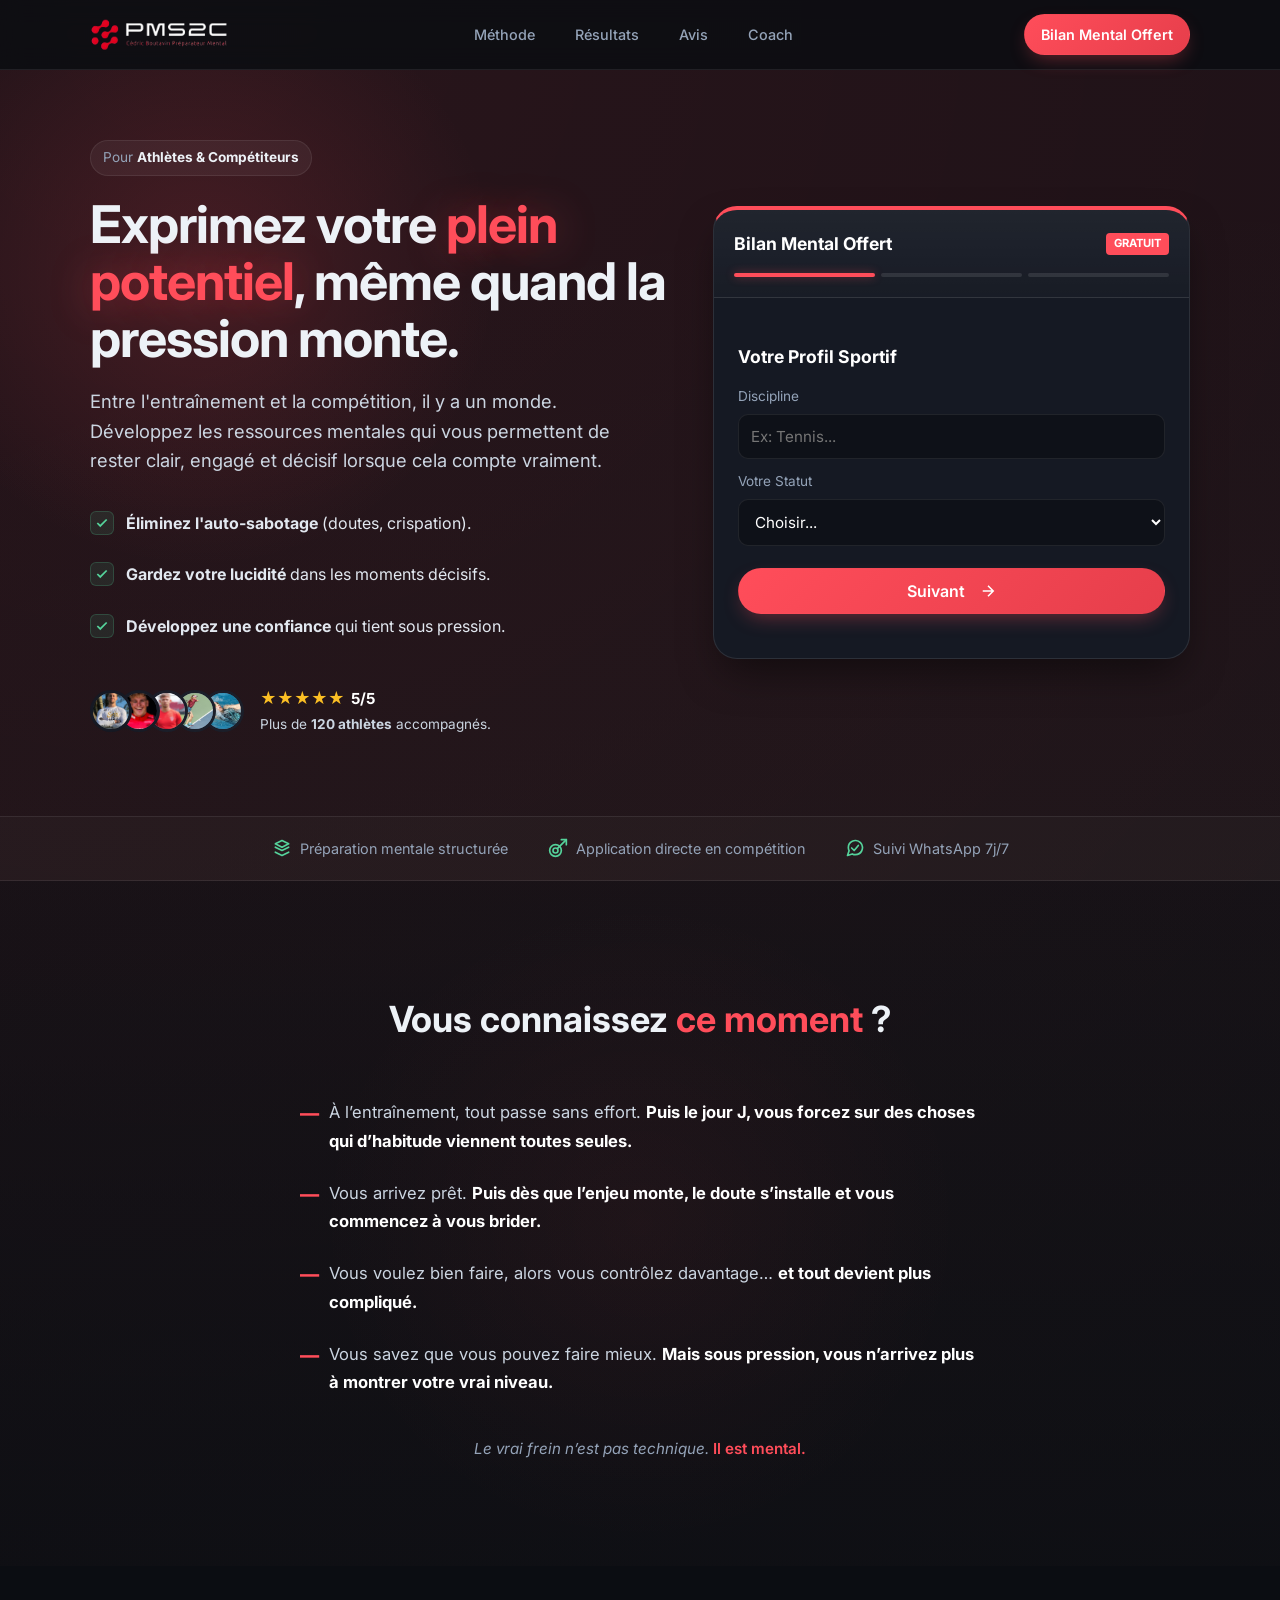
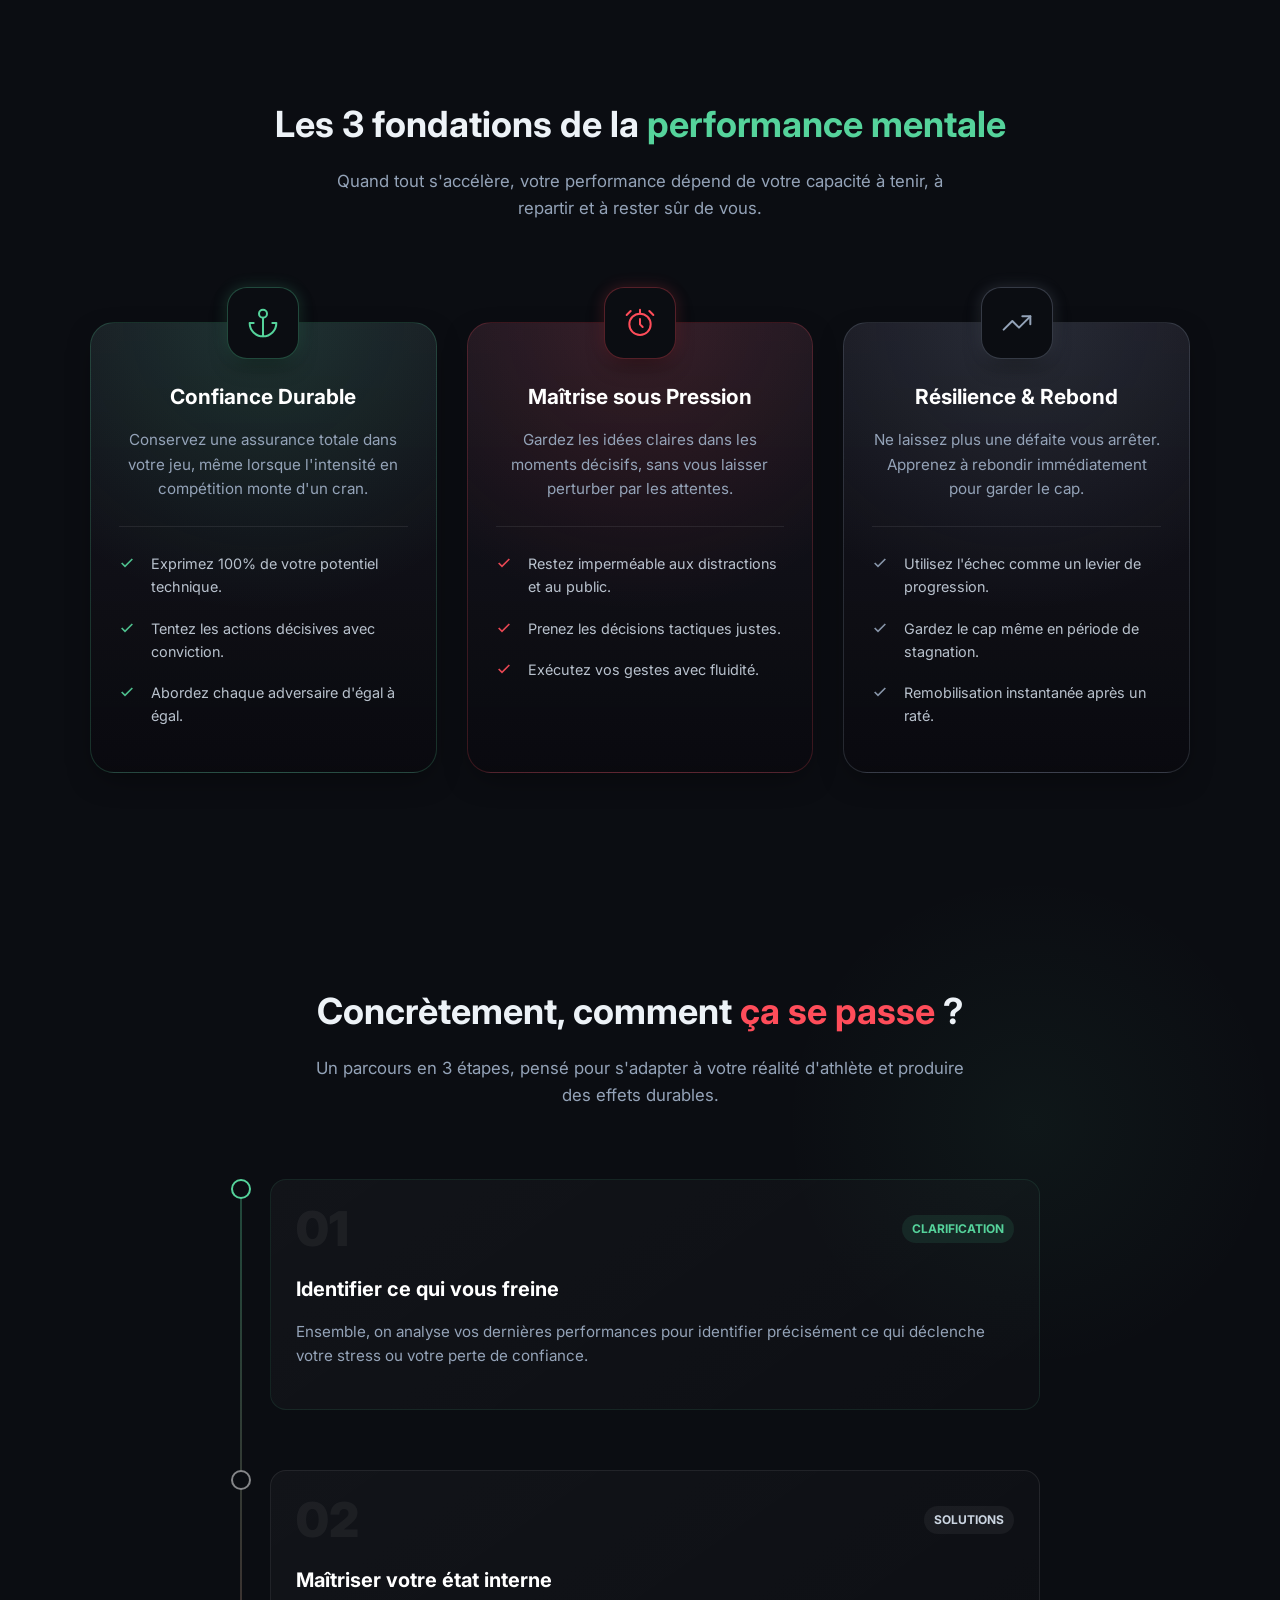
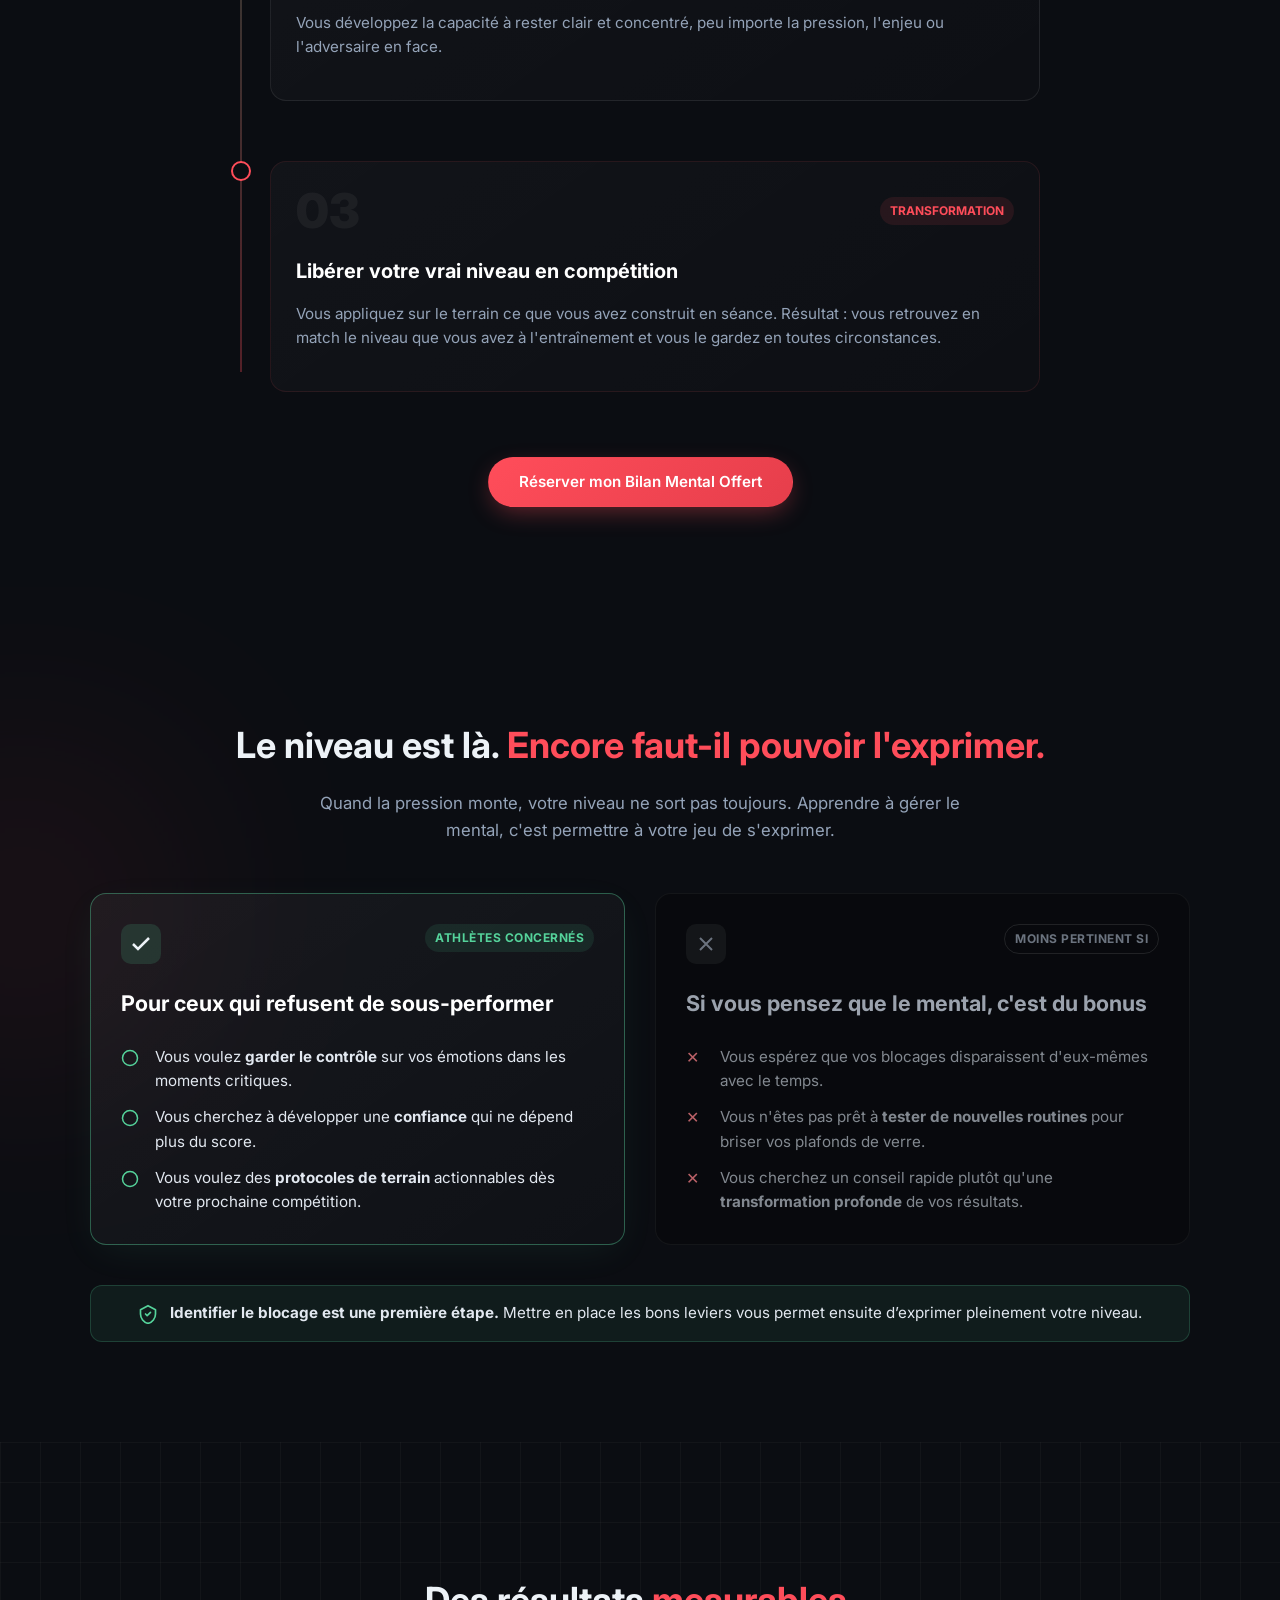
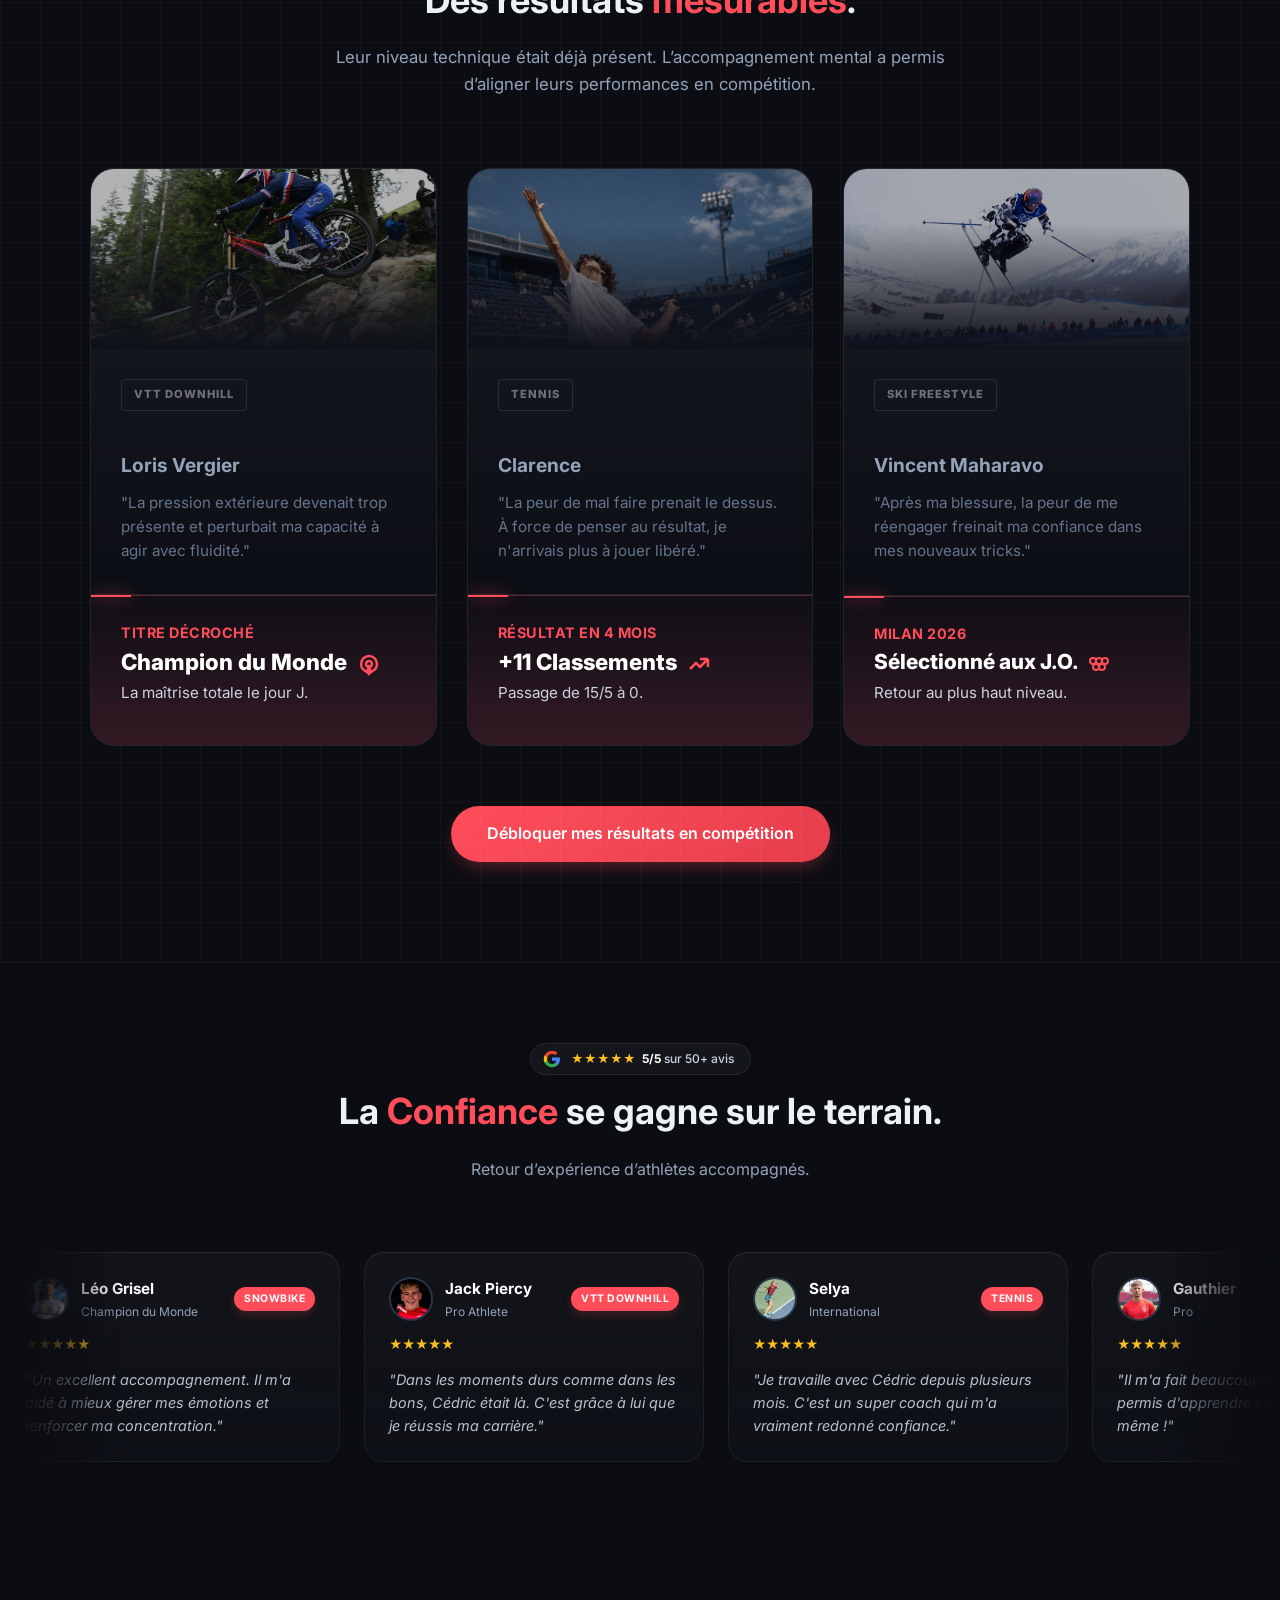
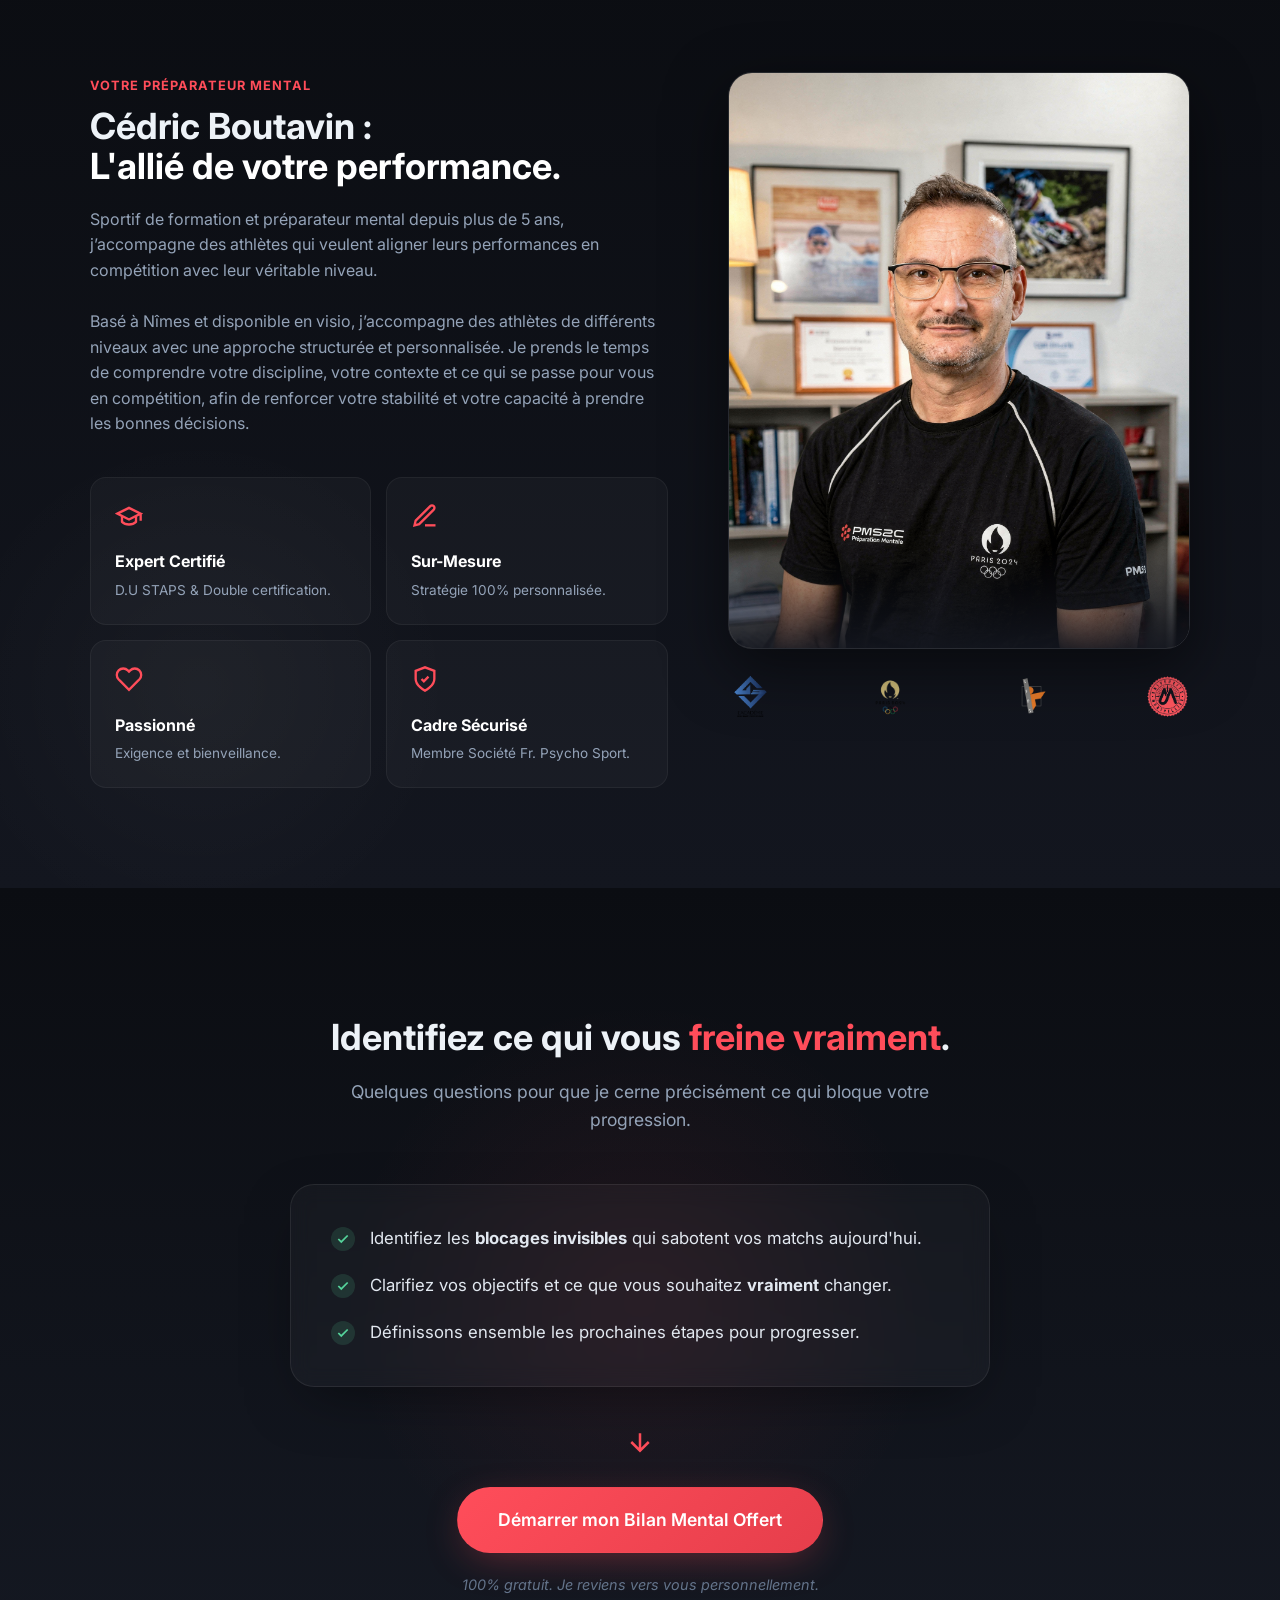
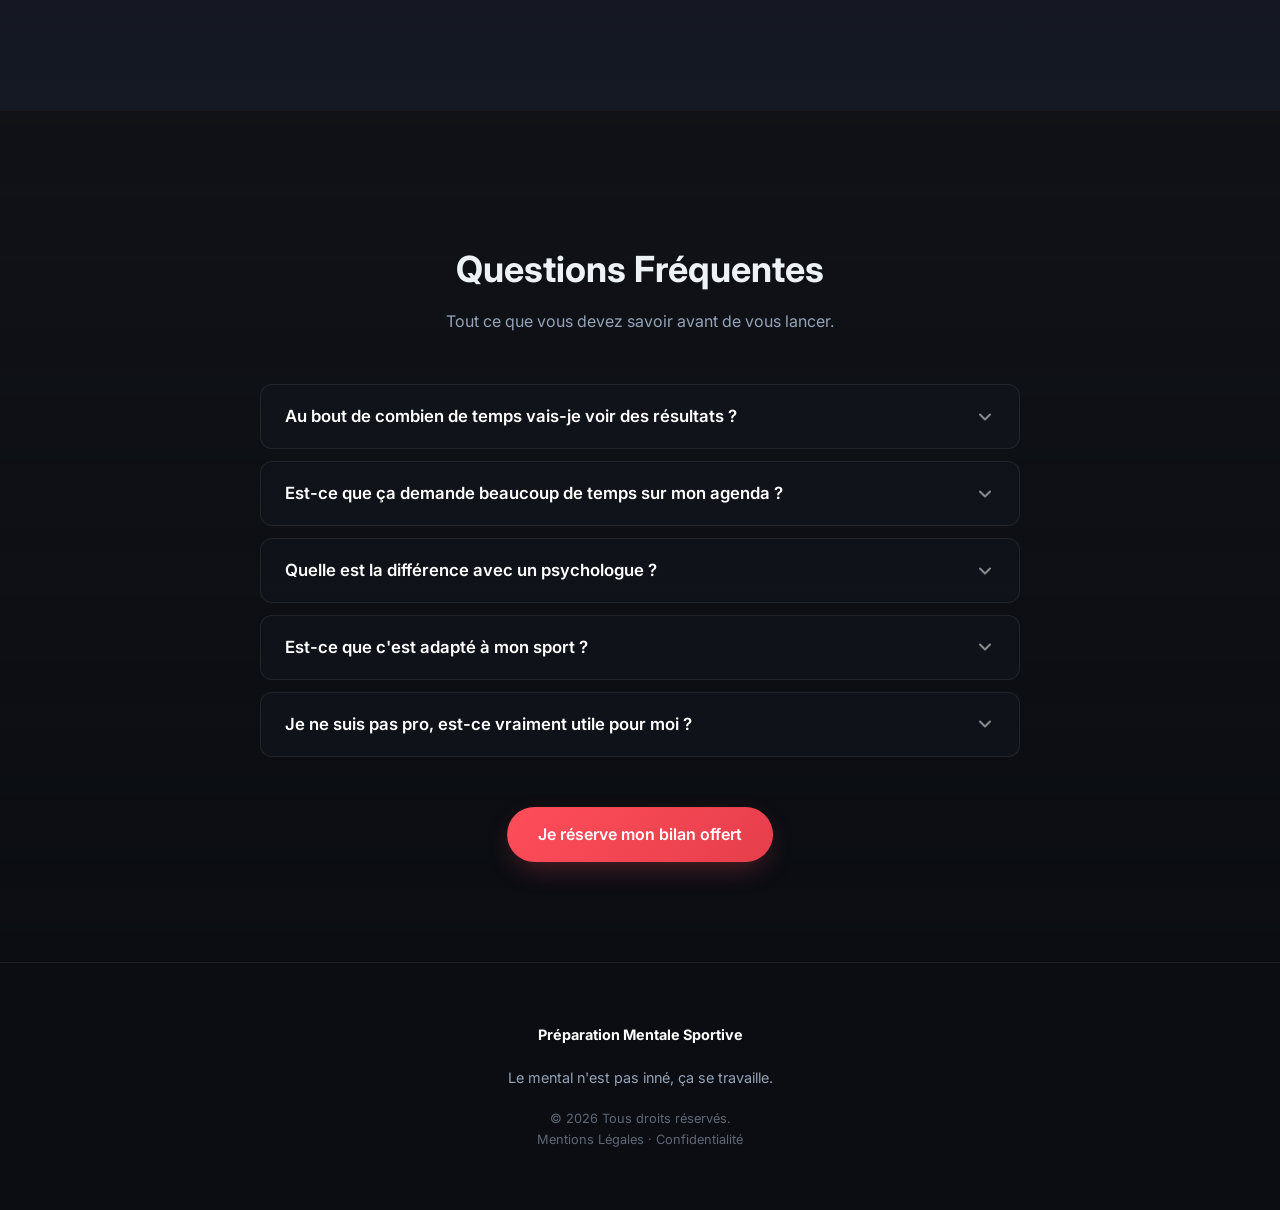
==== athletes/index.html @ b2aaf7c1 "feat: ajout page remerciement, maj webhook & noindex" ====
<!DOCTYPE html>
<html lang="fr" class="scroll-smooth">

<head>
  <!-- Google Tag Manager -->
  <script>(function (w, d, s, l, i) {
      w[l] = w[l] || []; w[l].push({
        'gtm.start':
          new Date().getTime(), event: 'gtm.js'
      }); var f = d.getElementsByTagName(s)[0],
        j = d.createElement(s), dl = l != 'dataLayer' ? '&l=' + l : ''; j.async = true; j.src =
          'https://www.googletagmanager.com/gtm.js?id=' + i + dl; f.parentNode.insertBefore(j, f);
    })(window, document, 'script', 'dataLayer', 'GTM-N8B9CN6M');</script>
  <!-- End Google Tag Manager -->
  <meta charset="utf-8" />
  <meta name="viewport" content="width=device-width, initial-scale=1" />
  <title>Préparation Mentale Sportive — Libérez votre potentiel</title>
  <meta name="description"
    content="Coaching mental pour compétiteurs : gérez le stress, boostez votre confiance et performez quand ça compte. Bilan offert." />

  <meta property="og:type" content="website" />
  <meta property="og:title" content="Préparation Mentale — Performez quand ça compte" />
  <meta property="og:description"
    content="Arrêtez de perdre vos moyens en compétition. Méthode concrète pour sportifs ambitieux." />
  <meta name="theme-color" content="#0b0d12" />
  <link rel="icon" type="image/png" href="../assets/images/favicon.png" />
  <link rel="preconnect" href="https://fonts.googleapis.com">
  <link rel="preconnect" href="https://fonts.gstatic.com" crossorigin>
  <link href="https://fonts.googleapis.com/css2?family=Inter:wght@400;500;600;700;800&display=swap" rel="stylesheet">

  <style>
    :root {
      /* ... autres variables ... */

      /* Palette */
      --bg: #0b0d12;
      --panel: #13161f;
      --panel-border: rgba(255, 255, 255, 0.08);
      --text-main: #edf2f7;
      --text-muted: #94a3b8;

      /* Brand Colors */
      --brand: #ff4d5a;
      /* Rouge dynamique */
      --brand-glow: rgba(255, 77, 90, 0.4);
      --accent: #55d39b;
      /* Vert validation/succès */

      /* Spacing & Sizes */
      --max-w: 1140px;
      --radius-sm: 8px;
      --radius-md: 16px;
      --radius-lg: 24px;
      --header-h: 70px;

      /* Typography clamp */
      --h1: clamp(32px, 5vw, 52px);
      --h2: clamp(28px, 4.5vw, 36px);
      --body: clamp(15px, 1.1vw, 17px);
    }

    /* --- RESET & BASE --- */
    *,
    *::before,
    *::after {
      box-sizing: border-box;
    }

    body {
      margin: 0;
      font-family: "Inter", system-ui, -apple-system, sans-serif;
      background-color: var(--bg);
      background-image: radial-gradient(circle at 15% 0%,
          rgba(255, 77, 90, 0.12),
          transparent 40%),
        radial-gradient(circle at 85% 30%,
          rgba(85, 211, 155, 0.08),
          transparent 40%);
      color: var(--text-main);
      line-height: 1.6;
      -webkit-font-smoothing: antialiased;
    }

    a {
      text-decoration: none;
      color: inherit;
      transition: 0.2s;
    }

    button,
    input,
    select,
    textarea {
      font-family: inherit;
    }

    ul {
      padding: 0;
      margin: 0;
      list-style: none;
    }

    img {
      max-width: 100%;
      display: block;
    }

    /* --- UTILS --- */
    .wrap {
      width: 100%;
      max-width: var(--max-w);
      margin: 0 auto;
      padding: 0 20px;
    }

    .grid {
      display: grid;
      gap: 2rem;
    }

    .flex {
      display: flex;
      gap: 1rem;
      align-items: center;
    }

    .flex-col {
      flex-direction: column;
    }

    .text-center {
      text-align: center;
    }

    .text-brand {
      color: var(--brand);
    }

    .text-accent {
      color: var(--accent);
    }

    .hidden-mobile {
      display: flex;
    }

    .visible-mobile {
      display: none;
    }

    @media (max-width: 768px) {
      :root {
        --h2: 32px;
      }

      .section-title h2 {
        line-height: 1.1;
      }

      .hidden-mobile {
        display: none !important;
      }

      .visible-mobile {
        display: block !important;
      }

      .grid-2,
      .grid-3 {
        grid-template-columns: 1fr !important;
      }

      /* Trust strip mobile: infinite marquee */
      .trust-strip {
        border: none;
        padding: 15px 0;
      }

      .trust-track {
        flex-wrap: nowrap;
        gap: 24px;
        justify-content: flex-start;
        animation: marquee-scroll 18s linear infinite;
        width: max-content;
      }

      /* Show duplicate items on mobile for seamless loop */
      .trust-item:nth-child(n+4) {
        display: flex !important;
      }

      .trust-item {
        flex-shrink: 0;
        background: rgba(255, 255, 255, 0.05);
        border: 1px solid rgba(255, 255, 255, 0.08);
        border-radius: 99px;
        padding: 8px 16px;
        font-size: 0.8rem;
        white-space: nowrap;
      }
    }

    /* --- COMPONENTS --- */

    /* Buttons */
    .btn {
      display: inline-flex;
      align-items: center;
      justify-content: center;
      gap: 0.5rem;
      padding: 12px 24px;
      border-radius: 99px;
      font-weight: 600;
      font-size: 1rem;
      cursor: pointer;
      border: 1px solid transparent;
      transition: all 0.2s ease;
    }

    .btn-primary {
      background: linear-gradient(135deg, var(--brand), #e63e4b);
      color: white;
      box-shadow: 0 8px 20px -6px var(--brand-glow);
    }

    .btn-primary:hover {
      box-shadow: 0 12px 24px -6px var(--brand-glow);
    }

    @media (min-width: 901px) {
      .btn-primary:hover {
        transform: translateY(-2px);
      }
    }

    .btn-secondary {
      background: rgba(255, 255, 255, 0.05);
      border-color: var(--panel-border);
      color: var(--text-main);
    }

    .btn-secondary:hover {
      background: rgba(255, 255, 255, 0.1);
    }

    .btn-full {
      width: 100%;
    }

    /* Cards */
    .card {
      background: var(--panel);
      border: 1px solid var(--panel-border);
      border-radius: var(--radius-md);
      padding: 24px;
    }

    /* Section Spacing */
    section {
      padding: 80px 0;
    }

    /* --- HEADER --- */
    .header {
      position: sticky;
      top: 0;
      z-index: 50;
      height: var(--header-h);
      background: rgba(11, 13, 18, 0.85);
      backdrop-filter: blur(12px);
      border-bottom: 1px solid var(--panel-border);
      display: flex;
      align-items: center;
    }

    .header-inner {
      justify-content: space-between;
      width: 100%;
    }

    .logo {
      font-weight: 800;
      font-size: 1.1rem;
      letter-spacing: -0.5px;
      display: flex;
      align-items: center;
      gap: 8px;
    }

    .logo-dot {
      width: 10px;
      height: 10px;
      background: var(--brand);
      border-radius: 50%;
      box-shadow: 0 0 10px var(--brand);
    }

    .nav-link {
      color: var(--text-muted);
      font-size: 0.9rem;
      font-weight: 500;
    }

    .nav-link:hover {
      color: var(--text-main);
    }

    /* Micro-header mobile : logo seul, centré, compact */
    @media (max-width: 900px) {
      .header {
        position: relative;
        height: 50px;
        justify-content: center;
        background: transparent;
        backdrop-filter: none;
        border-bottom: none;
      }

      .header .header-inner {
        justify-content: center;
      }

      .header .header-inner nav,
      .header .header-inner .btn {
        display: none;
      }

      .header .header-inner a:first-child img {
        height: 34px;
        margin: 0;
      }
    }

    /* --- HERO --- */
    .hero {
      padding: 60px 0 80px;
      position: relative;
    }



    .hero-grid {
      display: grid;
      grid-template-columns: 1.1fr 0.9fr;
      gap: 40px;
      align-items: center;
    }

    /* Hero Left */
    .tagline {
      display: inline-block;
      padding: 6px 12px;
      background: rgba(255, 255, 255, 0.05);
      border: 1px solid var(--panel-border);
      border-radius: 99px;
      font-size: 0.85rem;
      color: var(--text-muted);
      margin-bottom: 20px;
    }

    .tagline b {
      color: var(--text-main);
    }

    h1 {
      font-size: var(--h1);
      line-height: 1.1;
      margin: 0 0 20px;
      letter-spacing: -1px;
    }

    .hero p {
      font-size: 1.125rem;
      color: var(--text-muted);
      margin-bottom: 30px;
      max-width: 500px;
    }

    .check-list li {
      display: flex;
      gap: 12px;
      margin-bottom: 12px;
      align-items: flex-start;
    }

    .icon-box {
      width: 24px;
      height: 24px;
      background: rgba(85, 211, 155, 0.15);
      color: var(--accent);
      border-radius: 6px;
      display: flex;
      align-items: center;
      justify-content: center;
      flex-shrink: 0;
    }

    .icon-box svg {
      width: 14px;
      height: 14px;
      stroke-width: 3;
    }

    /* Hero Form (The Money Maker) */
    .hero-form-card {
      background: #151923;
      border: 1px solid rgba(255, 255, 255, 0.1);
      border-radius: var(--radius-lg);
      overflow: hidden;
      box-shadow: 0 20px 40px -10px rgba(0, 0, 0, 0.5);
    }

    .form-header {
      background: rgba(255, 255, 255, 0.03);
      padding: 20px;
      border-bottom: 1px solid var(--panel-border);
      display: flex;
      gap: 15px;
      align-items: center;
    }

    .coach-avatar {
      width: 48px;
      height: 48px;
      background: linear-gradient(to bottom right, #333, #111);
      border-radius: 12px;
      display: grid;
      place-items: center;
      font-size: 10px;
      text-align: center;
      color: #777;
      border: 1px solid var(--panel-border);
    }

    .form-body {
      padding: 24px;
    }

    .input-group {
      margin-bottom: 12px;
    }

    .input-row {
      display: grid;
      grid-template-columns: 1fr 1fr;
      gap: 12px;
    }

    label {
      font-size: 0.85rem;
      color: var(--text-muted);
      margin-bottom: 6px;
      display: block;
    }

    input,
    select,
    textarea {
      width: 100%;
      background: rgba(0, 0, 0, 0.3);
      border: 1px solid var(--panel-border);
      border-radius: 10px;
      padding: 12px;
      color: white;
      font-size: 0.95rem;
      transition: 0.2s;
    }

    input:focus,
    select:focus,
    textarea:focus {
      outline: none;
      border-color: var(--brand);
      background: rgba(0, 0, 0, 0.5);
      box-shadow: 0 0 0 3px rgba(255, 77, 90, 0.1);
    }

    /* --- TRUST STRIP --- */
    .trust-strip {
      border-top: 1px solid var(--panel-border);
      border-bottom: 1px solid var(--panel-border);
      padding: 20px 0;
      background: rgba(255, 255, 255, 0.02);
      overflow: hidden;
    }

    .trust-grid {
      color: var(--text-muted);
      font-size: 0.9rem;
    }

    .trust-track {
      display: flex;
      flex-wrap: wrap;
      justify-content: center;
      gap: 20px 40px;
    }

    /* Hide duplicate items on desktop */
    .trust-item:nth-child(n+4) {
      display: none;
    }

    .trust-item {
      display: flex;
      gap: 8px;
      align-items: center;
    }

    @keyframes marquee-scroll {
      0% { transform: translateX(0); }
      100% { transform: translateX(-50%); }
    }

    /* --- FEATURES / FOR WHO --- */
    .section-title {
      margin-bottom: 40px;
    }

    .section-title h2 {
      font-size: var(--h2);
      margin-bottom: 10px;
    }

    .section-title p {
      color: var(--text-muted);
      max-width: 600px;
    }

    .grid-2 {
      display: grid;
      grid-template-columns: 1fr 1fr;
      gap: 30px;
    }

    .grid-3 {
      display: grid;
      grid-template-columns: 1fr 1fr 1fr;
      gap: 30px;
    }

    .feature-box {
      padding: 30px;
      background: rgba(255, 255, 255, 0.03);
      border: 1px solid var(--panel-border);
      border-radius: var(--radius-md);
      transition: 0.3s;
    }

    .feature-box:hover {
      background: rgba(255, 255, 255, 0.05);
    }

    @media (min-width: 901px) {
      .feature-box:hover {
        transform: translateY(-3px);
      }
    }

    .feature-icon {
      width: 40px;
      height: 40px;
      margin-bottom: 16px;
      display: grid;
      place-items: center;
      background: rgba(255, 255, 255, 0.05);
      border-radius: 10px;
      color: var(--text-main);
    }

    .feature-box h3 {
      margin: 0 0 8px;
      font-size: 1.2rem;
    }

    .feature-box p {
      color: var(--text-muted);
      font-size: 0.95rem;
      margin: 0;
    }

    /* --- TESTIMONIALS --- */
    .quote-card {
      position: relative;
      background: linear-gradient(180deg,
          rgba(255, 255, 255, 0.05),
          rgba(255, 255, 255, 0.02));
    }

    .quote-text {
      font-size: 1.05rem;
      font-style: italic;
      color: #e2e8f0;
      margin-bottom: 15px;
    }

    .quote-author {
      display: flex;
      gap: 10px;
      align-items: center;
      font-size: 0.85rem;
      color: var(--text-muted);
    }

    .quote-badge {
      background: rgba(255, 255, 255, 0.1);
      padding: 2px 8px;
      border-radius: 4px;
      font-size: 0.75rem;
    }

    /* --- FAQ --- */
    details {
      background: rgba(255, 255, 255, 0.02);
      border: 1px solid var(--panel-border);
      border-radius: var(--radius-sm);
      margin-bottom: 10px;
      overflow: hidden;
    }

    summary {
      padding: 16px 20px;
      cursor: pointer;
      font-weight: 600;
      display: flex;
      justify-content: space-between;
      align-items: center;
      list-style: none;
    }

    summary::-webkit-details-marker {
      display: none;
    }

    summary:hover {
      background: rgba(255, 255, 255, 0.04);
    }

    details[open] summary {
      border-bottom: 1px solid var(--panel-border);
      color: var(--brand);
    }

    details p {
      padding: 20px;
      margin: 0;
      color: var(--text-muted);
      font-size: 0.95rem;
    }

    .chev {
      transition: 0.2s;
    }

    details[open] .chev {
      transform: rotate(180deg);
    }

    /* --- STICKY MOBILE BAR (Redesign Clean & Balanced) --- */
    .sticky-bar {
      position: fixed;
      bottom: 16px;
      left: 50%;
      transform: translateX(-50%);
      width: calc(100% - 32px);
      /* Marges latérales */
      max-width: 420px;
      background: rgba(19, 22, 31, 0.95);
      /* Fond sombre profond */
      backdrop-filter: blur(16px);
      border: 1px solid rgba(255, 255, 255, 0.1);
      /* Bordure subtile */
      padding: 6px 6px 6px 20px;
      /* Padding asymétrique pour équilibrer */
      border-radius: 99px;
      z-index: 100;
      display: flex;
      justify-content: space-between;
      align-items: center;
      box-shadow: 0 15px 40px -10px rgba(0, 0, 0, 0.7);
      transition: transform 0.4s cubic-bezier(0.2, 0.8, 0.2, 1),
        opacity 0.4s ease;
    }

    .sticky-bar.hidden {
      transform: translate(-50%, 150%);
      opacity: 0;
      pointer-events: none;
    }

    .sticky-info {
      display: flex;
      flex-direction: column;
      line-height: 1.2;
      gap: 3px;
    }

    .sticky-info b {
      font-size: 0.9rem;
      color: white;
      font-weight: 700;
    }

    .sticky-info span {
      font-size: 0.75rem;
      color: #94a3b8;
    }

    /* Nouveau style bouton sticky pour équilibrer */
    .sticky-btn {
      background: var(--brand);
      color: white;
      font-weight: 700;
      font-size: 0.9rem;
      padding: 10px 24px;
      /* Plus de padding horizontal = bouton plus large */
      border-radius: 99px;
      text-decoration: none;
      box-shadow: 0 4px 15px rgba(255, 77, 90, 0.4);
      transition: transform 0.2s;
    }

    .sticky-btn:active {
      transform: scale(0.95);
    }



    @media (min-width: 769px) {
      .sticky-bar {
        display: none;
      }

      /* Hide on desktop, sticky header is enough */
    }

    /* --- FOOTER --- */
    footer {
      padding: 60px 0;
      border-top: 1px solid var(--panel-border);
      text-align: center;
      color: var(--text-muted);
      font-size: 0.9rem;
    }
  </style>

  <!-- Structured Data JSON-LD (SEO / AEO Optimization) -->
  <script type="application/ld+json">
  {
    "@context": "https://schema.org",
    "@graph": [
      {
        "@type": "LocalBusiness",
        "@id": "https://www.pms2c.com/#business",
        "name": "PMS2C — Préparation Mentale Sportive",
        "description": "Coaching mental pour compétiteurs : gestion du stress, confiance en soi et performance en compétition. Plus de 120 athlètes accompagnés.",
        "url": "https://www.pms2c.com",
        "image": "https://www.pms2c.com/assets/images/logo-pms2c-bg.png",
        "founder": {
          "@type": "Person",
          "name": "Cédric Boutavin",
          "jobTitle": "Préparateur Mental Certifié",
          "description": "Sportif passionné et préparateur mental certifié, Cédric accompagne depuis plus de 5 ans les athlètes qui refusent la stagnation. Titulaire d'un D.U. STAPS et d'une double certification, membre de la Société Française de Psychologie du Sport.",
          "image": "https://www.pms2c.com/assets/images/Cedric-coach-pms2c.jpeg"
        },
        "address": {
          "@type": "PostalAddress",
          "addressLocality": "Nîmes",
          "addressCountry": "FR"
        },
        "areaServed": [
          {
            "@type": "Place",
            "name": "Nîmes et ses alentours",
            "description": "Accompagnement en présentiel"
          },
          {
            "@type": "Country",
            "name": "France",
            "description": "Accompagnement en visio dans toute la France"
          }
        ],
        "priceRange": "€€",
        "aggregateRating": {
          "@type": "AggregateRating",
          "ratingValue": "5",
          "bestRating": "5",
          "ratingCount": "50",
          "reviewCount": "50"
        },
        "hasOfferCatalog": {
          "@type": "OfferCatalog",
          "name": "Services de Préparation Mentale Sportive",
          "itemListElement": [
            {
              "@type": "Offer",
              "itemOffered": {
                "@type": "Service",
                "@id": "https://www.pms2c.com/#service-bilan",
                "name": "Bilan Mental de Performance Offert",
                "description": "Analyse gratuite de votre profil sportif et mental. Identifiez les blocages invisibles qui sabotent vos performances en compétition, clarifiez vos objectifs et repartez avec une idée claire des prochaines étapes pour progresser. Moins de 2 minutes, 100% gratuit et confidentiel.",
                "provider": { "@id": "https://www.pms2c.com/#business" },
                "offers": {
                  "@type": "Offer",
                  "price": "0",
                  "priceCurrency": "EUR",
                  "availability": "https://schema.org/InStock"
                }
              }
            },
            {
              "@type": "Offer",
              "itemOffered": {
                "@type": "Service",
                "@id": "https://www.pms2c.com/#service-coaching",
                "name": "Coaching en Préparation Mentale Sportive",
                "description": "Accompagnement personnalisé pour athlètes et compétiteurs visant à développer la confiance durable, la maîtrise sous pression et la résilience. Méthode en 3 étapes : clarification des freins, maîtrise de l'état interne, et libération du vrai niveau en compétition. Applicable à toutes les disciplines sportives.",
                "provider": { "@id": "https://www.pms2c.com/#business" },
                "serviceType": "Préparation Mentale Sportive",
                "areaServed": "Nîmes et alentours (présentiel), France entière (visio)"
              }
            }
          ]
        }
      },
      {
        "@type": "FAQPage",
        "@id": "https://www.pms2c.com/#faq",
        "mainEntity": [
          {
            "@type": "Question",
            "name": "Au bout de combien de temps vais-je voir des résultats ?",
            "acceptedAnswer": {
              "@type": "Answer",
              "text": "Souvent, le simple fait de comprendre votre mécanisme de blocage crée un déclic immédiat. Ensuite, comme pour le physique, c'est la régularité qui paie : en quelques semaines, ce qui vous demandait un effort deviendra une seconde nature."
            }
          },
          {
            "@type": "Question",
            "name": "Est-ce que ça demande beaucoup de temps sur mon agenda ?",
            "acceptedAnswer": {
              "@type": "Answer",
              "text": "Non, le but n'est pas d'en faire plus, mais de faire mieux. 90% des outils s'appliquent directement PENDANT vos entraînements actuels. Le reste (visualisation, routine) s'intègre facilement dans vos temps morts (transports, avant de dormir). C'est de l'optimisation, pas une surcharge."
            }
          },
          {
            "@type": "Question",
            "name": "Quelle est la différence avec un psychologue ?",
            "acceptedAnswer": {
              "@type": "Answer",
              "text": "L'approche est totalement différente. On ne cherche pas à analyser votre enfance ou à « soigner » quelque chose, mais à optimiser votre performance future. C'est un entraînement technique pour votre cerveau : concret, orienté terrain et mesurable avec des objectifs sportifs précis."
            }
          },
          {
            "@type": "Question",
            "name": "Est-ce que c'est adapté à mon sport ?",
            "acceptedAnswer": {
              "@type": "Answer",
              "text": "Oui, car on travaille sur l'athlète avant de travailler sur le sport. La méthode est 100% flexible : nous partons des exigences de votre discipline (besoin de précision, d'explosivité ou d'endurance) pour construire des routines qui collent parfaitement à votre réalité."
            }
          },
          {
            "@type": "Question",
            "name": "Je ne suis pas pro, est-ce vraiment utile pour moi ?",
            "acceptedAnswer": {
              "@type": "Answer",
              "text": "Le stress d'une balle de match ou d'un penalty est le même, que ce soit en finale de Grand Chelem ou lors d'un championnat amateur. Si vous avez de l'ambition, que vous détestez perdre et que vous avez l'envie de progresser, vous êtes au bon endroit."
            }
          }
        ]
      },
      {
        "@type": "WebPage",
        "@id": "https://www.pms2c.com/#webpage",
        "name": "Préparation Mentale Sportive — Libérez votre potentiel",
        "description": "Coaching mental pour compétiteurs : gérez le stress, boostez votre confiance et performez quand ça compte. Bilan offert.",
        "url": "https://www.pms2c.com",
        "inLanguage": "fr-FR",
        "isPartOf": { "@id": "https://www.pms2c.com/#business" },
        "about": { "@id": "https://www.pms2c.com/#service-coaching" },
        "mainEntity": { "@id": "https://www.pms2c.com/#faq" }
      }
    ]
  }
  </script>
</head>

<body>
  <!-- Google Tag Manager (noscript) -->
  <noscript><iframe src="https://www.googletagmanager.com/ns.html?id=GTM-N8B9CN6M" height="0" width="0"
      style="display:none;visibility:hidden"></iframe></noscript>
  <!-- End Google Tag Manager (noscript) -->
  <!-- HEADER (Avec Logo Image) -->
  <header class="header">
    <div class="wrap flex header-inner">

      <!-- LOGO IMAGE (Remplacer le src par votre fichier) -->
      <a href="#" style="display: block; text-decoration: none;">
        <!-- Logo -->
        <img src="../assets/images/logo-pms2c-bg.png" alt="Logo Préparation Mentale"
          style="height: 42px; width: auto; display: block; margin-left: -8px; margin-top: 8px; margin-bottom: 8px;">
      </a>

      <nav class="flex hidden-mobile" style="gap: 2.5rem;">
        <a href="#methode" class="nav-link">Méthode</a>
        <a href="#preuves" class="nav-link">Résultats</a>
        <a href="#temoignages" class="nav-link">Avis</a>
        <a href="#about" class="nav-link">Coach</a>
      </nav>

      <a href="#contact" class="btn btn-primary" style="padding: 8px 16px; font-size: 0.9rem;">
        Bilan Mental Offert
      </a>
    </div>
  </header>

  <!-- HERO SECTION (Multi-Step Form - 5 Avatars & Images Ready) -->
  <section class="hero" style="padding: 60px 0 80px; position: relative; overflow: hidden">
    <!-- Background FX -->
    <div style="
          position: absolute;
          top: -100px;
          left: -100px;
          width: 600px;
          height: 600px;
          background: radial-gradient(
            circle,
            rgba(255, 77, 90, 0.15) 0%,
            transparent 70%
          );
          pointer-events: none;
          z-index: 0;
        "></div>

    <!-- Styles spécifiques au Multi-Step & Responsive -->
    <style>
      /* --- ANIMATIONS & FORM --- */
      .form-step {
        display: none;
      }

      .form-step.active {
        display: block;
        animation: slideUp 0.4s cubic-bezier(0.2, 0.8, 0.2, 1);
      }

      @keyframes slideUp {
        from {
          opacity: 0;
          transform: translateY(10px);
        }

        to {
          opacity: 1;
          transform: translateY(0);
        }
      }

      /* Barre de progression */
      .progress-track {
        display: flex;
        gap: 6px;
        margin-top: 15px;
      }

      .progress-bar {
        height: 4px;
        flex: 1;
        border-radius: 2px;
        background: rgba(255, 255, 255, 0.1);
        transition: background 0.3s ease;
      }

      .progress-bar.active {
        background: var(--brand);
        box-shadow: 0 0 10px var(--brand-glow);
      }

      .progress-bar.filled {
        background: var(--brand);
        opacity: 0.5;
      }

      /* Boutons de navigation */
      .nav-buttons {
        display: flex;
        gap: 10px;
        margin-top: 15px;
      }

      .btn-back {
        background: transparent;
        border: 1px solid rgba(255, 255, 255, 0.1);
        color: var(--text-muted);
        padding: 12px;
        border-radius: 10px;
        cursor: pointer;
        transition: 0.2s;
        font-weight: 600;
        width: 40%;
        font-size: 0.9rem;
      }

      .btn-back:hover {
        background: rgba(255, 255, 255, 0.05);
        color: white;
      }

      /* Input focus */
      .form-step input:focus,
      .form-step select:focus {
        border-color: var(--brand);
        box-shadow: 0 0 0 1px var(--brand-glow);
      }

      /* Social proof avatar hover effect (desktop only) */
      .social-avatar {
        transition: transform 0.2s ease;
        cursor: pointer;
      }

      @media (min-width: 769px) {
        .social-avatar:hover {
          transform: scale(1.15);
        }
      }

      /* --- RESPONSIVE FIXES (CRITICAL) --- */
      /* Sur Mobile/Tablette (< 960px) : On passe tout en une seule colonne */
      @media (max-width: 960px) {
        .hero-grid {
          grid-template-columns: 1fr !important;
          /* Force l'empilement */
          gap: 50px;
        }

        .hero-form-card {
          width: 100%;
          max-width: 500px;
          /* Limite la largeur pour que ça reste beau */
          margin: 0 auto;
          /* Centre le formulaire */
        }

        /* On centre le texte sur mobile pour l'impact */
        .hero-text-mobile-center {
          text-align: center;
        }

        .hero-text-mobile-center .tagline,
        .hero-text-mobile-center .check-list,
        .hero-text-mobile-center .social-proof-mobile {
          margin-left: auto;
          margin-right: auto;
          justify-content: center;
          text-align: left;
          /* Garde les listes alignées à gauche quand même pour la lisibilité */
        }

        .hero-text-mobile-center .check-list {
          max-width: 400px;
          /* Évite que la liste soit trop large */
        }
      }

      /* Sur petit mobile (< 600px) : On empile les champs côte à côte */
      @media (max-width: 600px) {
        .input-row {
          grid-template-columns: 1fr !important;
          /* 1 seule colonne pour les inputs */
          gap: 10px;
        }

        .form-body {
          padding: 20px !important;
          min-height: auto !important;
          /* Hauteur auto pour éviter les blancs */
        }

        /* Boutons plus larges pour le pouce */
        .nav-buttons {
          flex-direction: column-reverse;
          /* Retour en bas */
        }

        .btn-back {
          width: 100%;
          margin-top: 10px;
        }

        .btn-primary {
          width: 100%;
        }

        /* Ajustement titre */
        h1 {
          font-size: 2.2rem !important;
        }
      }

      /* --- HERO ENTRANCE ANIMATIONS --- */
      @keyframes heroFadeUp {
        from {
          opacity: 0;
          transform: translateY(25px);
        }

        to {
          opacity: 1;
          transform: translateY(0);
        }
      }

      @keyframes heroFadeIn {
        from {
          opacity: 0;
          transform: translateX(20px);
        }

        to {
          opacity: 1;
          transform: translateX(0);
        }
      }

      .hero-text-mobile-center {
        opacity: 0;
        animation: heroFadeUp 0.7s cubic-bezier(0.16, 1, 0.3, 1) 0.1s forwards;
      }

      .hero-text-mobile-center .social-proof-mobile {
        opacity: 0;
        animation: heroFadeUp 0.6s cubic-bezier(0.16, 1, 0.3, 1) 0.5s forwards;
      }

      .hero-form-card {
        opacity: 0;
        animation: heroFadeIn 0.8s cubic-bezier(0.16, 1, 0.3, 1) 0.4s forwards;
      }

      @media (max-width: 768px) {
        .hero-form-card {
          animation: heroFadeUp 0.7s cubic-bezier(0.16, 1, 0.3, 1) 0.3s forwards;
        }
      }

      /* --- SCROLL REVEAL ANIMATIONS --- */
      .mobile-reveal {
        opacity: 0;
        transform: translateY(20px);
        transition: opacity 0.7s cubic-bezier(0.16, 1, 0.3, 1), transform 0.7s cubic-bezier(0.16, 1, 0.3, 1);
      }

      .mobile-reveal.is-revealed {
        opacity: 1;
        transform: translateY(0);
      }

      @media (max-width: 768px) {
        .mobile-reveal {
          transform: translateY(30px);
        }
      }

      /* --- MOBILE FORM MODAL --- */
      /* On mobile, hide the inline form card */
      @media (max-width: 960px) {
        .hero-form-card {
          display: none !important;
        }
      }

      /* Mobile CTA button in hero */
      .hero-mobile-cta {
        display: none;
      }

      @media (max-width: 960px) {
        .hero-mobile-cta {
          display: flex;
          flex-direction: column;
          align-items: center;
          gap: 14px;
          margin-top: 10px;
        }

        .hero-mobile-cta .btn {
          width: 100%;
          max-width: 380px;
          justify-content: center;
          padding: 16px 24px;
          font-size: 1.05rem;
        }

        .hero-mobile-cta .social-proof-inline {
          display: flex;
          align-items: center;
          gap: 10px;
          font-size: 0.82rem;
          color: #cbd5e1;
        }

        .hero-mobile-cta .avatars-mini {
          display: flex;
          align-items: center;
        }

        .hero-mobile-cta .avatars-mini div {
          width: 28px;
          height: 28px;
          border-radius: 50%;
          border: 2px solid rgba(19, 22, 31, 0.9);
          background: #475569;
          overflow: hidden;
          margin-left: -8px;
        }

        .hero-mobile-cta .avatars-mini div:first-child {
          margin-left: 0;
        }

        .hero-mobile-cta .avatars-mini img {
          width: 100%;
          height: 100%;
          object-fit: cover;
        }
      }

      /* Modal overlay */
      .form-modal-overlay {
        display: none;
        position: fixed;
        inset: 0;
        background: rgba(0, 0, 0, 0.75);
        backdrop-filter: blur(6px);
        z-index: 9000;
        align-items: center;
        justify-content: center;
        padding: 16px;
        opacity: 0;
        transition: opacity 0.3s ease;
      }

      .form-modal-overlay.is-open {
        display: flex;
        opacity: 1;
      }

      .form-modal-overlay.is-animating {
        opacity: 0;
      }

      .form-modal-inner {
        background: var(--panel);
        border: 1px solid var(--panel-border);
        border-top: 4px solid var(--brand);
        border-radius: 20px;
        width: 100%;
        max-width: 540px;
        max-height: 90vh;
        overflow-y: auto;
        transform: translateY(40px);
        opacity: 0;
        transition: transform 0.4s cubic-bezier(0.16, 1, 0.3, 1), opacity 0.3s ease;
        position: relative;
      }

      .form-modal-overlay.is-open .form-modal-inner {
        transform: translateY(0);
        opacity: 1;
      }

      .form-modal-overlay.is-animating .form-modal-inner {
        transform: translateY(40px);
        opacity: 0;
      }

      .form-modal-close {
        position: absolute;
        top: 14px;
        right: 14px;
        background: rgba(255, 255, 255, 0.08);
        border: none;
        color: var(--text-muted);
        width: 32px;
        height: 32px;
        border-radius: 50%;
        cursor: pointer;
        display: flex;
        align-items: center;
        justify-content: center;
        font-size: 1.2rem;
        transition: background 0.2s, color 0.2s;
        z-index: 10;
        line-height: 1;
      }

      .form-modal-close:hover {
        background: rgba(255, 255, 255, 0.15);
        color: white;
      }

      /* Handle bar */
      .form-modal-handle {
        width: 40px;
        height: 4px;
        background: rgba(255, 255, 255, 0.2);
        border-radius: 2px;
        margin: 10px auto 0;
      }
    </style>

    <div class="wrap hero-grid" style="position: relative; z-index: 1">
      <!-- Copy (Gauche) -->
      <div class="hero-text-mobile-center" style="padding-top: 10px">
        <div class="tagline">Pour <b>Athlètes & Compétiteurs</b></div>
        <h1>
          Exprimez votre
          <span class="text-brand" style="text-shadow: 0 0 40px rgba(255, 77, 90, 0.4)">plein potentiel</span>, même
          quand la pression monte.
        </h1>
        <p style="
              font-size: 1.15rem;
              color: #cbd5e1;
              max-width: 540px;
              margin-bottom: 35px;
              line-height: 1.6;
            ">
          <span class="hidden-mobile" style="display: block;">
            Entre l'entraînement et la compétition, il y a un monde.<br />
            Développez les ressources mentales qui vous permettent de rester clair, engagé et décisif lorsque cela
            compte
            vraiment.
          </span>
          <span class="visible-mobile">
            Vos capacités mentales décident de vos résultats. Développez-les.
          </span>
        </p>

        <ul class="check-list" style="margin-bottom: 35px; display: grid; gap: 14px">
          <li>
            <div class="icon-box" style="
                  background: rgba(85, 211, 155, 0.1);
                  border: 1px solid rgba(85, 211, 155, 0.2);
                  color: var(--accent);
                ">
              <svg viewBox="0 0 24 24" fill="none" stroke="currentColor">
                <polyline points="20 6 9 17 4 12"></polyline>
              </svg>
            </div>
            <span style="color: #e2e8f0"><b>Éliminez l'auto-sabotage</b> (doutes, crispation).</span>
          </li>
          <li>
            <div class="icon-box" style="
                  background: rgba(85, 211, 155, 0.1);
                  border: 1px solid rgba(85, 211, 155, 0.2);
                  color: var(--accent);
                ">
              <svg viewBox="0 0 24 24" fill="none" stroke="currentColor">
                <polyline points="20 6 9 17 4 12"></polyline>
              </svg>
            </div>
            <span style="color: #e2e8f0"><b>Gardez votre lucidité</b> dans les moments décisifs.</span>
          </li>
          <li>
            <div class="icon-box" style="
                  background: rgba(85, 211, 155, 0.1);
                  border: 1px solid rgba(85, 211, 155, 0.2);
                  color: var(--accent);
                ">
              <svg viewBox="0 0 24 24" fill="none" stroke="currentColor">
                <polyline points="20 6 9 17 4 12"></polyline>
              </svg>
            </div>
            <span style="color: #e2e8f0"><b>Développez une confiance</b> qui tient sous pression.</span>
          </li>
        </ul>

        <!-- CTA mobile (uniquement sur mobile, ouvre le formulaire en pop-up) -->
        <div class="hero-mobile-cta">
          <button onclick="openFormModal()" class="btn btn-primary">
            Obtenir mon Bilan Mental Offert
            <svg width="18" height="18" fill="none" stroke="currentColor" stroke-width="2" viewBox="0 0 24 24"
              style="margin-left:6px">
              <path d="M5 12h14M12 5l7 7-7 7" />
            </svg>
          </button>
          <div class="social-proof-inline">
            <div class="avatars-mini">
              <div><img src="../assets/images/athlete1.png" alt=""></div>
              <div><img src="../assets/images/athlete2.png" alt=""></div>
              <div><img src="../assets/images/athlete3.png" alt=""></div>
              <div><img src="../assets/images/athlete4.png" alt=""></div>
              <div><img src="../assets/images/athlete5.png" alt=""></div>
            </div>
            <span><b style="color:white">+120 athlètes</b> accompagnés</span>
          </div>
        </div>

        <!-- Social Proof Hero (5 Avatars) -->
        <div class="social-proof-mobile hidden-mobile" style="
              margin-top: 10px;
              display: flex;
              align-items: center;
              gap: 16px;
            ">
          <div style="display: flex; align-items: center">
            <!-- Avatar 1 -->
            <div class="social-avatar" style="
                  width: 42px;
                  height: 42px;
                  border-radius: 50%;
                  border: 3px solid rgba(19, 22, 31, 0.9);
                  background: #334155;
                  overflow: hidden;
                  position: relative;
                  z-index: 5;
                ">
              <img src="../assets/images/athlete1.png" alt="Athlète 1"
                style="width: 100%; height: 100%; object-fit: cover" />
            </div>
            <!-- Avatar 2 -->
            <div class="social-avatar" style="
                  width: 42px;
                  height: 42px;
                  border-radius: 50%;
                  border: 3px solid rgba(19, 22, 31, 0.9);
                  background: #475569;
                  overflow: hidden;
                  margin-left: -14px;
                  position: relative;
                  z-index: 4;
                ">
              <img src="../assets/images/athlete2.png" alt="Athlète 2"
                style="width: 100%; height: 100%; object-fit: cover" />
            </div>
            <!-- Avatar 3 -->
            <div class="social-avatar" style="
                  width: 42px;
                  height: 42px;
                  border-radius: 50%;
                  border: 3px solid rgba(19, 22, 31, 0.9);
                  background: #64748b;
                  overflow: hidden;
                  margin-left: -14px;
                  position: relative;
                  z-index: 3;
                ">
              <img src="../assets/images/athlete3.png" alt="Athlète 3"
                style="width: 100%; height: 100%; object-fit: cover" />
            </div>
            <!-- Avatar 4 -->
            <div class="social-avatar" style="
                  width: 42px;
                  height: 42px;
                  border-radius: 50%;
                  border: 3px solid rgba(19, 22, 31, 0.9);
                  background: #64748b;
                  overflow: hidden;
                  margin-left: -14px;
                  position: relative;
                  z-index: 2;
                ">
              <img src="../assets/images/athlete4.png" alt="Athlète 4"
                style="width: 100%; height: 100%; object-fit: cover" />
            </div>
            <!-- Avatar 5 -->
            <div class="social-avatar" style="
                  width: 42px;
                  height: 42px;
                  border-radius: 50%;
                  border: 3px solid rgba(19, 22, 31, 0.9);
                  background: #64748b;
                  overflow: hidden;
                  margin-left: -14px;
                  position: relative;
                  z-index: 1;
                ">
              <img src="../assets/images/athlete5.png" alt="Athlète 5"
                style="width: 100%; height: 100%; object-fit: cover" />
            </div>
          </div>
          <div style="display: flex; flex-direction: column">
            <div style="display: flex; align-items: center; gap: 6px">
              <div style="display: flex; color: #fbbf24">★★★★★</div>
              <span style="font-weight: 700; color: white; font-size: 0.95rem">5/5</span>
            </div>
            <p style="margin: 2px 0 0; font-size: 0.85rem; color: #cbd5e1">
              Plus de <b>120 athlètes</b> accompagnés.
            </p>
          </div>
        </div>
      </div>

      <!-- FORMULAIRE MULTI-ETAPES (Droite) -->
      <span id="contact" style="position:absolute; top:0; visibility:hidden;"></span>
      <div class="hero-form-card" style="border-top: 4px solid var(--brand)">
        <div class="form-header" style="
              background: linear-gradient(
                to bottom,
                rgba(255, 255, 255, 0.05),
                rgba(255, 255, 255, 0.01)
              );
              padding: 20px;
              border-bottom: 1px solid var(--panel-border);
            ">
          <div style="width: 100%">
            <div style="
                  display: flex;
                  justify-content: space-between;
                  align-items: center;
                  margin-bottom: 4px;
                ">
              <span style="font-weight: 700; color: white; font-size: 1.1rem">Bilan Mental Offert</span>
              <span style="
                    background: var(--brand);
                    color: white;
                    font-size: 0.7rem;
                    font-weight: 700;
                    padding: 2px 8px;
                    border-radius: 4px;
                  ">GRATUIT</span>
            </div>
            <!-- Barre de progression -->
            <div class="progress-track">
              <div class="progress-bar active" id="pb-1"></div>
              <div class="progress-bar" id="pb-2"></div>
              <div class="progress-bar" id="pb-3"></div>
            </div>
          </div>
        </div>

        <div class="form-body" style="
              padding: 24px;
              min-height: 360px;
              display: flex;
              flex-direction: column;
              justify-content: center;
            ">
          <form id="multiStepForm" action="#" method="POST">
            <!-- ETAPE 1 : PROFIL ATHLÉTIQUE (Vertical Stack pour plus de clarté) -->
            <div class="form-step active" id="step-1">
              <h3 style="font-size: 1.1rem; color: white; margin: 0 0 15px">
                Votre Profil Sportif
              </h3>

              <div class="input-group">
                <label for="sport">Discipline</label>
                <input type="text" id="sport" name="sport" placeholder="Ex: Tennis..." required />
              </div>

              <div class="input-group">
                <label for="niveau">Votre Statut</label>
                <select id="niveau" name="niveau">
                  <option value="" disabled selected>Choisir...</option>
                  <option value="loisir">Loisir / Développement</option>
                  <option value="amateur">Compétiteur Amateur</option>
                  <option value="national">
                    Compétiteur Confirmé (National)
                  </option>
                  <option value="pro">Athlète Haut Niveau / Pro</option>
                  <option value="espoir">Espoir (Centre de formation)</option>
                </select>
              </div>

              <button type="button" class="btn btn-primary btn-full" onclick="nextStep(2)" style="margin-top: 10px">
                Suivant
                <svg width="18" height="18" fill="none" stroke="currentColor" stroke-width="2" viewBox="0 0 24 24"
                  style="margin-left: 6px">
                  <path d="M5 12h14M12 5l7 7-7 7" />
                </svg>
              </button>
            </div>

            <!-- ETAPE 2 : PROFIL MENTAL -->
            <div class="form-step" id="step-2">
              <h3 style="font-size: 1.1rem; color: white; margin: 0 0 15px">
                Vos Besoins Mentaux
              </h3>

              <div class="input-group">
                <label for="objectif">Quel est votre objectif principal ?</label>
                <select id="objectif" name="objectif">
                  <option value="" disabled selected>
                    Ce qui compte le plus...
                  </option>
                  <option value="pression">Mieux gérer la pression</option>
                  <option value="confiance">Gagner en confiance</option>
                  <option value="blessure">Revenir après une blessure</option>
                  <option value="motivation">
                    Rester motivé sur la durée
                  </option>
                  <option value="performance">
                    Améliorer mes performances
                  </option>
                </select>
              </div>

              <div class="input-group">
                <label for="experience">Avez-vous déjà travaillé votre mental ?</label>
                <select id="experience" name="experience">
                  <option value="" disabled selected>
                    Votre historique...
                  </option>
                  <option value="non">Non, jamais</option>
                  <option value="decu">
                    Oui, mais sans résultats durables
                  </option>
                  <option value="initie">
                    Oui, et je veux aller plus loin
                  </option>
                </select>
              </div>

              <div class="nav-buttons">
                <button type="button" class="btn-back" onclick="nextStep(1)">
                  Retour
                </button>
                <button type="button" class="btn btn-primary" onclick="nextStep(3)" style="flex: 1">
                  Continuer
                </button>
              </div>
            </div>

            <!-- ETAPE 3 : CONTACT -->
            <div class="form-step" id="step-3">
              <h3 style="font-size: 1.1rem; color: white; margin: 0 0 15px">
                Où envoyer votre bilan ?
              </h3>
              <p style="
                    font-size: 0.9rem;
                    color: var(--text-muted);
                    margin-bottom: 15px;
                  ">
                Indiquez vos informations pour que je puisse revenir vers
                vous.
              </p>

              <div class="input-group">
                <label for="firstname">Votre Prénom</label>
                <input type="text" id="firstname" name="firstname" placeholder="Ex: Thomas" required />
              </div>

              <div class="input-row">
                <div class="input-group">
                  <label for="email">Email</label>
                  <input type="email" id="email" name="email" placeholder="votre@email.com" required />
                </div>
                <div class="input-group">
                  <label for="phone">Téléphone</label>
                  <input type="tel" id="phone" name="phone" placeholder="06..." required
                    style="background: rgba(255, 255, 255, 0.03)" />
                </div>
              </div>

              <div class="nav-buttons">
                <button type="button" class="btn-back" onclick="nextStep(2)">
                  Retour
                </button>
                <button type="submit" class="btn btn-primary" style="flex: 1">
                  Valider ma demande
                </button>
              </div>
              <div style="
                    text-align: center;
                    margin-top: 12px;
                    font-size: 0.7rem;
                    color: #64748b;
                  ">
                100% Confidentiel. Réponse sous 24h.
              </div>
            </div>
          </form>
        </div>
      </div>
    </div>

    <!-- Script Simple pour le Multi-Step -->
    <script>
      function nextStep(stepNumber) {
        // Validation simple
        if (stepNumber === 2) {
          const sport = document.getElementById("sport").value;
          const niveau = document.getElementById("niveau").value;
          if (!sport || !niveau) {
            alert("Merci de compléter votre profil sportif.");
            return;
          }
        }
        if (stepNumber === 3) {
          const obj = document.getElementById("objectif").value;
          const exp = document.getElementById("experience").value;
          if (!obj || !exp) {
            alert("Merci de préciser vos objectifs et expérience.");
            return;
          }
        }

        // Changement d'étape
        document
          .querySelectorAll(".form-step")
          .forEach((el) => el.classList.remove("active"));
        document.getElementById("step-" + stepNumber).classList.add("active");

        // Barre de progression
        document
          .querySelectorAll(".progress-bar")
          .forEach((el) => el.classList.remove("active"));
        document.getElementById("pb-" + stepNumber).classList.add("active");

        // Remplir les barres précédentes
        if (stepNumber > 1)
          document.getElementById("pb-1").classList.add("filled");
        if (stepNumber > 2)
          document.getElementById("pb-2").classList.add("filled");
      }

      // Gestion de la soumission du formulaire
      document.getElementById("multiStepForm").addEventListener("submit", function (e) {
        e.preventDefault();

        // Récupération des données du formulaire avec noms explicites
        const formData = {
          discipline_sportive: document.getElementById("sport").value,
          statut_niveau: document.getElementById("niveau").value,
          objectif_principal: document.getElementById("objectif").value,
          experience_mentale: document.getElementById("experience").value,
          prenom: document.getElementById("firstname").value,
          email: document.getElementById("email").value,
          telephone: document.getElementById("phone").value
        };

        // Log pour débogage
        console.log("Données envoyées au webhook:", formData);

        // Envoi au webhook Make.com
        fetch("https://hook.eu1.make.com/owc5mpa415lrv6733rsr0ykqp2z9ha55", {
          method: "POST",
          headers: {
            "Content-Type": "application/json"
          },
          body: JSON.stringify(formData)
        })
          .then(response => {
            if (response.ok) {
              // Redirection vers la Thank You Page
              window.location.href = "/merci";
            } else {
              alert("❌ Une erreur est survenue. Veuillez réessayer.");
            }
          })
          .catch(error => {
            console.error("Erreur:", error);
            alert("❌ Une erreur est survenue. Veuillez réessayer.");
          });
      });
    </script>
  </section>

  <div class="trust-strip">
    <div class="wrap trust-grid">
      <div class="trust-track">
      <div class="trust-item">
        <svg width="20" height="20" fill="none" stroke="var(--accent)" stroke-width="2" stroke-linecap="round"
          stroke-linejoin="round" viewBox="0 0 24 24">
          <path d="M12 3l8 4-8 4-8-4 8-4z"></path>
          <path d="M4 11l8 4 8-4"></path>
          <path d="M4 17l8 4 8-4"></path>
        </svg>
        <span>Préparation mentale structurée</span>
      </div>
      <div class="trust-item">
        <svg width="20" height="20" fill="none" stroke="var(--accent)" stroke-width="2" stroke-linecap="round"
          stroke-linejoin="round" viewBox="0 0 24 24">
          <circle cx="9" cy="15" r="7"></circle>
          <circle cx="9" cy="15" r="3"></circle>
          <line x1="22" y1="2" x2="11.5" y2="12.5"></line>
          <polyline points="16 2 22 2 22 8"></polyline>
        </svg>
        <span>Application directe en compétition</span>
      </div>
      <div class="trust-item">
        <svg width="20" height="20" fill="none" stroke="var(--accent)" stroke-width="2" stroke-linecap="round"
          stroke-linejoin="round" viewBox="0 0 24 24">
          <path
            d="M21 11.5a8.38 8.38 0 0 1-.9 3.8 8.5 8.5 0 0 1-7.6 4.7 8.38 8.38 0 0 1-3.8-.9L3 21l1.9-5.7a8.38 8.38 0 0 1-.9-3.8 8.5 8.5 0 0 1 4.7-7.6 8.38 8.38 0 0 1 3.8-.9h.5a8.48 8.48 0 0 1 8 8v.5z">
          </path>
          <polyline points="8 12 11 15 16 9"></polyline>
        </svg>
        <span>Suivi WhatsApp 7j/7</span>
      </div>
      <div class="trust-item">
        <svg width="20" height="20" fill="none" stroke="var(--accent)" stroke-width="2" stroke-linecap="round"
          stroke-linejoin="round" viewBox="0 0 24 24">
          <path d="M12 3l8 4-8 4-8-4 8-4z"></path>
          <path d="M4 11l8 4 8-4"></path>
          <path d="M4 17l8 4 8-4"></path>
        </svg>
        <span>Préparation mentale structurée</span>
      </div>
      <div class="trust-item">
        <svg width="20" height="20" fill="none" stroke="var(--accent)" stroke-width="2" stroke-linecap="round"
          stroke-linejoin="round" viewBox="0 0 24 24">
          <circle cx="9" cy="15" r="7"></circle>
          <circle cx="9" cy="15" r="3"></circle>
          <line x1="22" y1="2" x2="11.5" y2="12.5"></line>
          <polyline points="16 2 22 2 22 8"></polyline>
        </svg>
        <span>Application directe en compétition</span>
      </div>
      <div class="trust-item">
        <svg width="20" height="20" fill="none" stroke="var(--accent)" stroke-width="2" stroke-linecap="round"
          stroke-linejoin="round" viewBox="0 0 24 24">
          <path
            d="M21 11.5a8.38 8.38 0 0 1-.9 3.8 8.5 8.5 0 0 1-7.6 4.7 8.38 8.38 0 0 1-3.8-.9L3 21l1.9-5.7a8.38 8.38 0 0 1-.9-3.8 8.5 8.5 0 0 1 4.7-7.6 8.38 8.38 0 0 1 3.8-.9h.5a8.48 8.48 0 0 1 8 8v.5z">
          </path>
          <polyline points="8 12 11 15 16 9"></polyline>
        </svg>
        <span>Suivi WhatsApp 7j/7</span>
      </div>
      </div>
    </div>
  </div>

  <!-- SECTION PROBLÈME — Identification -->

  <section
    style="padding: 80px 0 90px; position: relative; overflow: hidden; background: linear-gradient(180deg, rgba(11, 13, 18, 0.4) 0%, rgba(11, 13, 18, 0.8) 100%);">



    <!-- Premium subtle red glow -->

    <div
      style="position: absolute; top: 50%; left: 50%; transform: translate(-50%, -50%); width: 700px; height: 700px; background: radial-gradient(circle, rgba(255, 77, 90, 0.05) 0%, transparent 65%); pointer-events: none;">
    </div>



    <style>
      .problem-line {

        opacity: 0;

        transform: translateY(20px);

        transition: opacity 0.7s cubic-bezier(0.16, 1, 0.3, 1), transform 0.7s cubic-bezier(0.16, 1, 0.3, 1);

      }



      .problem-line.is-visible {

        opacity: 1;

        transform: translateY(0);

      }



      .problem-dash {

        color: var(--brand);

        font-weight: 800;

        margin-right: 10px;

        font-size: 1.2rem;

      }



      .problem-text {

        font-size: clamp(1rem, 1.3vw, 1.15rem);

        color: #cbd5e1;

        line-height: 1.7;

      }



      .problem-text b {

        color: white;

      }



      .problem-text span.muted-part {

        color: #64748b;

      }
    </style>



    <div class="wrap" style="position: relative; z-index: 1;">

      <div class="section-title text-center mobile-reveal" style="margin-bottom: 50px;">

        <h2 class="problem-title" style="margin-bottom: 15px;">Vous connaissez<br class="visible-mobile"> <span
            class="text-brand">ce moment</span>&nbsp;?</h2>

      </div>



      <div style="max-width: 680px; margin: 0 auto; display: grid; gap: 24px;">



        <div class="problem-line" style="display: flex; align-items: flex-start;">

          <span class="problem-dash">—</span>

          <p class="problem-text" style="margin: 0;">

            À l’entraînement, tout passe sans effort. <b>Puis le jour J, vous forcez sur des choses qui d’habitude
              viennent toutes seules.</b>

          </p>

        </div>



        <div class="problem-line" style="display: flex; align-items: flex-start;">

          <span class="problem-dash">—</span>

          <p class="problem-text" style="margin: 0;">

            Vous arrivez prêt. <b>Puis dès que l’enjeu monte, le doute s’installe et vous commencez à vous brider.</b>

          </p>

        </div>



        <div class="problem-line" style="display: flex; align-items: flex-start;">

          <span class="problem-dash">—</span>

          <p class="problem-text" style="margin: 0;">

            Vous voulez bien faire, alors vous contrôlez davantage… <b>et tout devient plus compliqué.</b>

          </p>

        </div>



        <div class="problem-line" style="display: flex; align-items: flex-start;">

          <span class="problem-dash">—</span>

          <p class="problem-text" style="margin: 0;">

            Vous savez que vous pouvez faire mieux. <b>Mais sous pression, vous n’arrivez plus à montrer votre vrai
              niveau.</b>

          </p>

        </div>



      </div>



      <!-- Kicker line -->

      <p class="problem-line"
        style="text-align: center; margin-top: 40px; font-size: 0.95rem; color: #94a3b8; font-style: italic;">

        Le vrai frein n’est pas technique. <span style="color: var(--brand); font-weight: 600; font-style: normal;">Il
          est mental.</span>

      </p>

    </div>



    <!-- Scroll reveal for problem lines -->

    <script>

      (function () {

        const observer = new IntersectionObserver((entries) => {

          entries.forEach(entry => {

            if (entry.isIntersecting) {

              entry.target.classList.add('is-visible');

              observer.unobserve(entry.target);

            }

          });

        }, { threshold: 0.2 });



        document.querySelectorAll('.problem-line').forEach((el, i) => {

          el.style.transitionDelay = (i * 0.15) + 's';

          observer.observe(el);

        });

      })();

    </script>

  </section>







  <!-- RESULTATS / PILIERS (Design "Spotlight" + Icônes Flottantes) -->
  <section id="resultats" style="padding: 100px 0; background: var(--bg); position: relative;">

    <style>
      /* --- CONFIGURATION DES COULEURS PAR CARTE --- */
      .pillar-confiance {
        --glow-color: 85, 211, 155;
        /* Vert */
      }

      .pillar-pression {
        --glow-color: 255, 77, 90;
        /* Rouge */
      }

      .pillar-resilience {
        --glow-color: 148, 163, 184;
        /* Acier */
      }

      .pillar-card {
        /* Le fond est sombre mais avec un "Spotlight" lumineux en haut */
        background:
          radial-gradient(circle at top center, rgba(var(--glow-color), 0.15), transparent 60%),
          linear-gradient(180deg, rgba(25, 25, 35, 0.8) 0%, rgba(10, 10, 15, 0.95) 100%);

        border: 1px solid rgba(var(--glow-color), 0.2);
        /* Bordure colorée subtile par défaut */
        border-radius: 24px;
        padding: 0 28px 35px 28px;
        /* Padding haut à 0 car l'icône gère l'espace */
        margin-top: 40px;
        /* Espace pour laisser sortir l'icône */

        position: relative;
        overflow: visible;
        /* CRUCIAL : pour laisser l'icône sortir du cadre */

        transition: all 0.4s cubic-bezier(0.25, 0.46, 0.45, 0.94);
        box-shadow: 0 10px 30px -10px rgba(0, 0, 0, 0.5);
      }

      /* L'Icône qui "flotte" au dessus */
      .pillar-icon-box {
        width: 72px;
        height: 72px;
        border-radius: 20px;
        display: grid;
        place-items: center;
        margin: -36px auto 20px auto;
        /* Marge négative pour sortir de la carte */

        /* Fond sombre pour cacher la bordure de la carte derrière */
        background: #0b0d12;
        border: 1px solid rgba(var(--glow-color), 0.3);
        box-shadow: 0 10px 20px -5px rgba(0, 0, 0, 0.5), 0 0 15px rgba(var(--glow-color), 0.2);

        color: rgb(var(--glow-color));
        transition: transform 0.4s ease, box-shadow 0.4s ease;
      }

      .pillar-list li {
        transition: color 0.3s ease;
        opacity: 0.9;
        margin-bottom: 10px;
      }

      /* --- INTERACTIONS --- */

      /* Global Hover : On intensifie tout */
      .pillar-card:hover {
        border-color: rgba(var(--glow-color), 0.6);
        box-shadow: 0 20px 60px -20px rgba(var(--glow-color), 0.15);
      }

      .pillar-card:hover .pillar-icon-box {
        box-shadow: 0 0 25px rgba(var(--glow-color), 0.4);
        border-color: rgba(var(--glow-color), 0.8);
      }

      .pillar-card:hover .pillar-list li {
        color: white;
        text-shadow: 0 0 10px rgba(var(--glow-color), 0.3);
      }

      /* Transform pour le hover desktop seulement */
      @media (min-width: 901px) {
        .pillar-card:hover {
          transform: translateY(-10px);
        }

        .pillar-card:hover .pillar-icon-box {
          transform: scale(1.1) rotate(3deg);
          /* Petit mouvement ludique */
        }
      }

      /* Mobile : État stable mais "Allumé" */
      @media (max-width: 900px) {
        .pillar-card {
          /* On garde la bordure et le glow visibles pour guider l'oeil */
          box-shadow: 0 5px 20px -5px rgba(var(--glow-color), 0.1);
        }
      }
    </style>

    <div class="wrap">
      <div class="section-title text-center mobile-reveal" style="margin-bottom: 60px;">
        <h2 style="margin-bottom: 15px;">Les 3 fondations de la <span class="text-accent">performance mentale</span></h2>
        <p style="margin: 0 auto; max-width: 650px; color: var(--text-muted); font-size: 1.05rem;">
          Quand tout s'accélère, votre performance dépend de votre capacité à tenir, à repartir et à rester sûr de vous.
        </p>
      </div>

      <div class="grid-3">

        <!-- PILIER 1 : CONFIANCE (Vert) -->
        <div class="pillar-card pillar-confiance mobile-reveal">
          <div class="pillar-icon-box">
            <!-- Icone ANCRE -->
            <svg width="32" height="32" viewBox="0 0 24 24" fill="none" stroke="currentColor" stroke-width="1.5"
              stroke-linecap="round" stroke-linejoin="round">
              <circle cx="12" cy="5" r="3"></circle>
              <line x1="12" y1="22" x2="12" y2="8"></line>
              <path d="M5 12H2a10 10 0 0 0 20 0h-3"></path>
            </svg>
          </div>

          <h3 style="font-size: 1.3rem; margin-bottom: 12px; color: white; text-align: center;">Confiance Durable</h3>
          <p
            style="font-size: 0.95rem; color: #94a3b8; margin-bottom: 25px; min-height: 50px; line-height: 1.6; text-align: center;">
            Conservez une assurance totale dans votre jeu, même lorsque l'intensité en compétition monte d'un cran.
          </p>

          <ul class="pillar-list"
            style="border-top: 1px solid rgba(255,255,255,0.08); padding-top: 25px; display: grid; gap: 8px;">
            <li class="flex" style="align-items: flex-start; font-size: 0.9rem; color: #cbd5e1;">
              <svg style="flex-shrink: 0; margin-top: 3px; color: rgb(var(--glow-color));" width="16" height="16"
                fill="none" stroke="currentColor" stroke-width="2.5" viewBox="0 0 24 24">
                <polyline points="20 6 9 17 4 12"></polyline>
              </svg>
              <span>Exprimez 100% de votre potentiel technique.</span>
            </li>
            <li class="flex" style="align-items: flex-start; font-size: 0.9rem; color: #cbd5e1;">
              <svg style="flex-shrink: 0; margin-top: 3px; color: rgb(var(--glow-color));" width="16" height="16"
                fill="none" stroke="currentColor" stroke-width="2.5" viewBox="0 0 24 24">
                <polyline points="20 6 9 17 4 12"></polyline>
              </svg>
              <span>Tentez les actions décisives avec conviction.</span>
            </li>
            <li class="flex" style="align-items: flex-start; font-size: 0.9rem; color: #cbd5e1;">
              <svg style="flex-shrink: 0; margin-top: 3px; color: rgb(var(--glow-color));" width="16" height="16"
                fill="none" stroke="currentColor" stroke-width="2.5" viewBox="0 0 24 24">
                <polyline points="20 6 9 17 4 12"></polyline>
              </svg>
              <span>Abordez chaque adversaire d'égal à égal.</span>
            </li>
          </ul>
        </div>

        <!-- PILIER 2 : PRESSION (Rouge) -->
        <div class="pillar-card pillar-pression mobile-reveal">
          <div class="pillar-icon-box">
            <!-- Icone CHRONO -->
            <svg width="32" height="32" viewBox="0 0 24 24" fill="none" stroke="currentColor" stroke-width="1.5"
              stroke-linecap="round" stroke-linejoin="round">
              <circle cx="12" cy="13" r="8" />
              <path d="M12 2v3" />
              <path d="M12 9v4l2 2" />
              <path d="M5 3 2 6" />
              <path d="M22 6 19 3" />
            </svg>
          </div>

          <h3 style="font-size: 1.3rem; margin-bottom: 12px; color: white; text-align: center;">Maîtrise sous Pression
          </h3>
          <p
            style="font-size: 0.95rem; color: #94a3b8; margin-bottom: 25px; min-height: 50px; line-height: 1.6; text-align: center;">
            Gardez les idées claires dans les moments décisifs, sans vous laisser perturber par les attentes.
          </p>

          <ul class="pillar-list"
            style="border-top: 1px solid rgba(255,255,255,0.08); padding-top: 25px; display: grid; gap: 8px;">
            <li class="flex" style="align-items: flex-start; font-size: 0.9rem; color: #cbd5e1;">
              <svg style="flex-shrink: 0; margin-top: 3px; color: rgb(var(--glow-color));" width="16" height="16"
                fill="none" stroke="currentColor" stroke-width="2.5" viewBox="0 0 24 24">
                <polyline points="20 6 9 17 4 12"></polyline>
              </svg>
              <span>Restez imperméable aux distractions et au public.</span>
            </li>
            <li class="flex" style="align-items: flex-start; font-size: 0.9rem; color: #cbd5e1;">
              <svg style="flex-shrink: 0; margin-top: 3px; color: rgb(var(--glow-color));" width="16" height="16"
                fill="none" stroke="currentColor" stroke-width="2.5" viewBox="0 0 24 24">
                <polyline points="20 6 9 17 4 12"></polyline>
              </svg>
              <span>Prenez les décisions tactiques justes.</span>
            </li>
            <li class="flex" style="align-items: flex-start; font-size: 0.9rem; color: #cbd5e1;">
              <svg style="flex-shrink: 0; margin-top: 3px; color: rgb(var(--glow-color));" width="16" height="16"
                fill="none" stroke="currentColor" stroke-width="2.5" viewBox="0 0 24 24">
                <polyline points="20 6 9 17 4 12"></polyline>
              </svg>
              <span>Exécutez vos gestes avec fluidité.</span>
            </li>
          </ul>
        </div>

        <!-- PILIER 3 : RESILIENCE (Acier) -->
        <div class="pillar-card pillar-resilience mobile-reveal">
          <div class="pillar-icon-box">
            <!-- Icone COURBE -->
            <svg width="32" height="32" viewBox="0 0 24 24" fill="none" stroke="currentColor" stroke-width="1.5"
              stroke-linecap="round" stroke-linejoin="round">
              <polyline points="22 7 13.5 15.5 8.5 10.5 2 17" />
              <polyline points="16 7 22 7 22 13" />
            </svg>
          </div>

          <h3 style="font-size: 1.3rem; margin-bottom: 12px; color: white; text-align: center;">Résilience & Rebond</h3>
          <p
            style="font-size: 0.95rem; color: #94a3b8; margin-bottom: 25px; min-height: 50px; line-height: 1.6; text-align: center;">
            Ne laissez plus une défaite vous arrêter. Apprenez à rebondir immédiatement pour garder le cap.
          </p>

          <ul class="pillar-list"
            style="border-top: 1px solid rgba(255,255,255,0.08); padding-top: 25px; display: grid; gap: 8px;">
            <li class="flex" style="align-items: flex-start; font-size: 0.9rem; color: #cbd5e1;">
              <svg style="flex-shrink: 0; margin-top: 3px; color: rgb(var(--glow-color));" width="16" height="16"
                fill="none" stroke="currentColor" stroke-width="2.5" viewBox="0 0 24 24">
                <polyline points="20 6 9 17 4 12"></polyline>
              </svg>
              <span>Utilisez l'échec comme un levier de progression.</span>
            </li>
            <li class="flex" style="align-items: flex-start; font-size: 0.9rem; color: #cbd5e1;">
              <svg style="flex-shrink: 0; margin-top: 3px; color: rgb(var(--glow-color));" width="16" height="16"
                fill="none" stroke="currentColor" stroke-width="2.5" viewBox="0 0 24 24">
                <polyline points="20 6 9 17 4 12"></polyline>
              </svg>
              <span>Gardez le cap même en période de stagnation.</span>
            </li>
            <li class="flex" style="align-items: flex-start; font-size: 0.9rem; color: #cbd5e1;">
              <svg style="flex-shrink: 0; margin-top: 3px; color: rgb(var(--glow-color));" width="16" height="16"
                fill="none" stroke="currentColor" stroke-width="2.5" viewBox="0 0 24 24">
                <polyline points="20 6 9 17 4 12"></polyline>
              </svg>
              <span>Remobilisation instantanée après un raté.</span>
            </li>
          </ul>
        </div>

      </div>
    </div>
  </section>

  <!-- METHODE TIMELINE (Harmonie Desktop Affinée + Apparition Mobile) -->
  <section id="methode" style="background: var(--bg); position: relative; overflow: hidden; padding: 80px 0;">

    <!-- Background FX -->
    <div
      style="position: absolute; top: 0; right: 0; width: 500px; height: 500px; background: radial-gradient(circle, rgba(85, 211, 155, 0.05) 0%, transparent 70%); pointer-events: none;">
    </div>

    <style>
      .method-card,
      .timeline-dot {
        transition: all 0.4s cubic-bezier(0.25, 0.46, 0.45, 0.94);
      }

      /* --- GLOBAL HOVER (Interaction) --- */
      /* Step 1 (Vert) */
      .timeline-item-1:hover .method-card {
        border-color: rgba(85, 211, 155, 0.8) !important;
      }

      .timeline-item-1:hover .timeline-dot {
        background: var(--accent) !important;
      }

      /* Step 2 (Blanc) */
      .timeline-item-2:hover .method-card {
        border-color: rgba(255, 255, 255, 0.6) !important;
      }

      .timeline-item-2:hover .timeline-dot {
        background: #fff !important;
      }

      /* Step 3 (Rouge) */
      .timeline-item-3:hover .method-card {
        border-color: rgba(255, 77, 90, 0.8) !important;
      }

      .timeline-item-3:hover .timeline-dot {
        background: var(--brand) !important;
      }

      /* Desktop Transform Only */
      @media (min-width: 901px) {
        .timeline-item:hover .method-card {
          transform: translateY(-8px);
        }

        .timeline-item:hover .timeline-dot {
          transform: scale(1.4);
        }
      }

      /* --- MOBILE SEMI-HOVER (Permanent & Renforcé) --- */
      @media (max-width: 900px) {

        /* Step 1 (Vert) - Bordure plus visible (0.5) */
        .timeline-item-1 .method-card {
          border-color: rgba(85, 211, 155, 0.5) !important;
        }

        .timeline-item-1 .timeline-dot {
          transform: scale(1.2);
          background: var(--accent);
        }

        /* Step 2 (Blanc) - Bordure plus visible (0.3) */
        .timeline-item-2 .method-card {
          border-color: rgba(255, 255, 255, 0.3) !important;
        }

        .timeline-item-2 .timeline-dot {
          transform: scale(1.2);
          background: #fff;
        }

        /* Step 3 (Rouge) - Bordure plus visible (0.5) */
        .timeline-item-3 .method-card {
          border-color: rgba(255, 77, 90, 0.5) !important;
        }

        .timeline-item-3 .timeline-dot {
          transform: scale(1.2);
          background: var(--brand);
        }
      }

      /* --- ANIMATION D'APPARITION (Scroll Reveal) --- */
      .reveal-on-scroll {
        opacity: 0;
        transform: translateY(30px);
        transition: all 0.8s cubic-bezier(0.2, 0.8, 0.2, 1);
      }

      .reveal-on-scroll.is-visible {
        opacity: 1;
        transform: translateY(0);
      }
    </style>

    <div class="wrap">
      <div class="section-title text-center mobile-reveal" style="margin-bottom: 70px;">
        <h2 style="margin-bottom: 15px;">Concrètement, comment <span class="text-brand">ça se passe</span>&nbsp;?</h2>
        <p style="margin: 0 auto; max-width: 650px; color: var(--text-muted); font-size: 1.05rem;">
          Un parcours en 3 étapes, pensé pour s'adapter à votre réalité d'athlète et produire des effets durables.
        </p>
      </div>

      <div class="timeline-container" style="max-width: 800px; margin: 0 auto; position: relative; padding-left: 30px;">
        <!-- Ligne verticale -->
        <div
          style="position: absolute; left: 0; top: 20px; bottom: 20px; width: 2px; background: linear-gradient(to bottom, var(--accent) 0%, var(--brand) 100%); opacity: 0.3;">
        </div>

        <!-- STEP 1 (Vert - Bordure atténuée à 0.1 pour Desktop) -->
        <div class="timeline-item timeline-item-1 reveal-on-scroll" style="position: relative; margin-bottom: 60px;">
          <div class="timeline-dot"
            style="position: absolute; left: -39px; top: 0; width: 20px; height: 20px; background: var(--bg); border: 2px solid var(--accent); border-radius: 50%; z-index: 2;">
          </div>
          <div class="method-card"
            style="background: linear-gradient(145deg, rgba(255,255,255,0.03) 0%, rgba(255,255,255,0.01) 100%); border: 1px solid rgba(85, 211, 155, 0.1); border-radius: 16px; padding: 25px;">
            <div style="display: flex; justify-content: space-between; align-items: center; margin-bottom: 15px;">
              <span style="font-size: 3rem; font-weight: 900; color: rgba(255,255,255,0.05); line-height: 1;">01</span>
              <span
                style="font-size: 0.75rem; font-weight: 700; color: var(--accent); background: rgba(85, 211, 155, 0.1); padding: 4px 10px; border-radius: 99px;">CLARIFICATION</span>
            </div>
            <h3 style="font-size: 1.25rem; margin-bottom: 10px; color: white;">Identifier ce qui vous freine</h3>
            <p style="color: var(--text-muted); font-size: 0.95rem;">Ensemble, on analyse vos dernières performances
              pour
              identifier précisément ce qui déclenche votre stress ou votre perte de confiance.</p>
          </div>
        </div>

        <!-- STEP 2 (Blanc - Bordure atténuée à 0.08 pour Desktop) -->
        <div class="timeline-item timeline-item-2 reveal-on-scroll" style="position: relative; margin-bottom: 60px;">
          <div class="timeline-dot"
            style="position: absolute; left: -39px; top: 0; width: 20px; height: 20px; background: var(--bg); border: 2px solid rgba(255,255,255,0.5); border-radius: 50%; z-index: 2;">
          </div>
          <div class="method-card"
            style="background: linear-gradient(145deg, rgba(255,255,255,0.03) 0%, rgba(255,255,255,0.01) 100%); border: 1px solid rgba(255, 255, 255, 0.08); border-radius: 16px; padding: 25px;">
            <div style="display: flex; justify-content: space-between; align-items: center; margin-bottom: 15px;">
              <span style="font-size: 3rem; font-weight: 900; color: rgba(255,255,255,0.05); line-height: 1;">02</span>
              <span
                style="font-size: 0.75rem; font-weight: 700; color: #cbd5e1; background: rgba(255,255,255,0.05); padding: 4px 10px; border-radius: 99px;">SOLUTIONS</span>
            </div>
            <h3 style="font-size: 1.25rem; margin-bottom: 10px; color: white;">Maîtriser votre état interne</h3>
            <p style="color: var(--text-muted); font-size: 0.95rem;">Vous développez la capacité à rester clair et
              concentré, peu importe la pression, l'enjeu ou l'adversaire en face.
            </p>
          </div>
        </div>

        <!-- STEP 3 (Rouge - Bordure atténuée à 0.1 pour Desktop) -->
        <div class="timeline-item timeline-item-3 reveal-on-scroll" style="position: relative;">
          <div class="timeline-dot"
            style="position: absolute; left: -39px; top: 0; width: 20px; height: 20px; background: var(--bg); border: 2px solid var(--brand); border-radius: 50%; z-index: 2;">
          </div>
          <div class="method-card"
            style="background: linear-gradient(145deg, rgba(255,255,255,0.03) 0%, rgba(255,255,255,0.01) 100%); border: 1px solid rgba(255, 77, 90, 0.1); border-radius: 16px; padding: 25px;">
            <div style="display: flex; justify-content: space-between; align-items: center; margin-bottom: 15px;">
              <span style="font-size: 3rem; font-weight: 900; color: rgba(255,255,255,0.05); line-height: 1;">03</span>
              <span
                style="font-size: 0.75rem; font-weight: 700; color: var(--brand); background: rgba(255, 77, 90, 0.1); padding: 4px 10px; border-radius: 99px;">TRANSFORMATION</span>
            </div>
            <h3 style="font-size: 1.25rem; margin-bottom: 10px; color: white;">Libérer votre vrai niveau en compétition
            </h3>
            <p style="color: var(--text-muted); font-size: 0.95rem;">Vous appliquez sur le terrain ce que vous avez
              construit en séance. Résultat : vous retrouvez en match le niveau que vous avez à l'entraînement et vous
              le gardez en toutes circonstances.</p>
          </div>
        </div>
      </div>

      <!-- Bottom Note & CTA Clean -->
      <div style="margin-top: 50px; text-align: center;">
        <a href="#contact" class="btn btn-primary"
          style="margin-top: 15px; border-radius: 99px; font-size: 0.95rem; padding: 12px 30px; box-shadow: 0 8px 25px -5px var(--brand-glow);">
          Réserver mon Bilan Mental Offert
        </a>
      </div>

    </div>

    <!-- Script d'apparition au scroll -->
    <script>
      document.addEventListener("DOMContentLoaded", function () {
        const observerOptions = {
          root: null,
          rootMargin: "0px",
          threshold: 0.15 // Déclenche quand 15% de l'élément est visible
        };

        const observer = new IntersectionObserver((entries, observer) => {
          entries.forEach(entry => {
            if (entry.isIntersecting) {
              entry.target.classList.add("is-visible");
              observer.unobserve(entry.target); // On arrête d'observer une fois affiché
            }
          });
        }, observerOptions);

        document.querySelectorAll('.reveal-on-scroll').forEach((element, index) => {
          // Petit délai en cascade si on veut (optionnel, ici géré par le scroll naturel)
          element.style.transitionDelay = (index * 0.1) + "s";
          observer.observe(element);
        });
      });
    </script>
  </section>



  <!-- POUR QUI / PROFIL (Background Transition Hero -> Timeline) -->
  <section id="pour-qui" style="position: relative; overflow: hidden; padding: 100px 0; background: var(--bg);">

    <!-- Background FX (Conservé) -->
    <div
      style="position: absolute; top: 20%; left: -10%; width: 300px; height: 300px; background: var(--brand); filter: blur(120px); opacity: 0.08; pointer-events: none;">
    </div>

    <style>
      /* --- CARTE POSITIVE (Profil Idéal) --- */
      .card-positive {
        background: linear-gradient(145deg, rgba(255, 255, 255, 0.05) 0%, rgba(255, 255, 255, 0.02) 100%);
        border: 1px solid rgba(85, 211, 155, 0.4);
        box-shadow: 0 10px 40px -10px rgba(85, 211, 155, 0.1);
        padding: 30px;
        border-radius: 16px;
        transition: transform 0.3s ease;
      }

      .card-positive:hover {
        box-shadow: 0 15px 50px -10px rgba(85, 211, 155, 0.2);
      }

      @media (min-width: 901px) {
        .card-positive:hover {
          transform: translateY(-5px);
        }
      }

      /* --- CARTE NÉGATIVE (Le Filtre) --- */
      .card-negative {
        background: rgba(0, 0, 0, 0.3);
        border: 1px solid rgba(255, 255, 255, 0.05);
        padding: 30px;
        border-radius: 16px;
        transition: all 0.4s ease;
        opacity: 0.6;
        filter: grayscale(0.5);
      }

      .card-negative h3,
      .card-negative p,
      .card-negative li span {
        transition: color 0.3s ease;
      }

      /* Global Hover */
      .card-negative:hover {
        opacity: 1;
        filter: grayscale(0);
        background: rgba(255, 255, 255, 0.04);
        border-color: rgba(255, 255, 255, 0.15);
      }

      /* Desktop Hover Transform */
      @media (min-width: 901px) {
        .card-negative:hover {
          transform: translateY(-3px);
        }
      }

      /* Mobile Semi-Hover (Lisibilité augmentée) */
      @media (max-width: 900px) {
        .card-negative {
          opacity: 0.85;
          filter: grayscale(0.2);
          background: rgba(0, 0, 0, 0.2);
          border-color: rgba(255, 255, 255, 0.08);
        }

        .card-negative:hover {
          opacity: 1;
          filter: grayscale(0);
          background: rgba(255, 77, 90, 0.04);
          border-color: rgba(255, 77, 90, 0.25);
        }

        /* Compensation : le sous-titre étant masqué, on ajoute la marge sous le h3 */
        .card-positive h3,
        .card-negative h3 {
          margin-bottom: 25px !important;
        }
      }

      /* Desktop : marge plus généreuse puisque sous-titres masqués partout */
      .card-positive h3,
      .card-negative h3 {
        margin-bottom: 24px !important;
      }

      /* Reality Check Strip */
      .reality-check-strip {
        margin-top: 40px;
        padding: 15px 25px;
        background: rgba(85, 211, 155, 0.08);
        border: 1px solid rgba(85, 211, 155, 0.2);
        border-radius: 12px;
        text-align: center;
        font-size: 0.95rem;
        color: #e2e8f0;
        display: flex;
        align-items: center;
        justify-content: center;
        gap: 12px;
      }

      @media (max-width: 768px) {
        .reality-check-strip {
          display: none !important;
        }
      }
    </style>

    <div class="wrap">
      <div class="section-title text-center mobile-reveal" style="margin-bottom: 50px;">
        <h2 style="margin-bottom: 15px;">
          Le niveau est là. <span class="text-brand">Encore faut-il pouvoir l'exprimer.</span>
        </h2>
        <p style="margin: 0 auto; max-width: 650px; font-size: 1.05rem; color: var(--text-muted);">
          <span class="hidden-mobile" style="display: block;">
            Quand la pression monte, votre niveau ne sort pas toujours. Apprendre à gérer le mental, c'est permettre à
            votre jeu de s'exprimer.
          </span>
          <span class="visible-mobile">
            L'entraînement construit le niveau. Le mental décide si vous l'exprimez vraiment le jour J.
          </span>
        </p>
      </div>

      <div class="grid-2" style="align-items: stretch;">

        <!-- CARD: OUI -->
        <div class="card-positive mobile-reveal">
          <div class="flex" style="margin-bottom: 20px; justify-content:space-between; align-items:flex-start;">
            <div class="feature-icon text-accent"
              style="background: rgba(85, 211, 155, 0.15); margin:0; width:40px; height:40px; display:grid; place-items:center; border-radius:10px;">
              <svg width="24" height="24" fill="none" stroke="currentColor" stroke-width="2.5" viewBox="0 0 24 24">
                <path d="M20 6L9 17l-5-5" />
              </svg>
            </div>
            <span
              style="background:rgba(85, 211, 155, 0.1); color:var(--accent); font-size:0.75rem; font-weight:700; padding:4px 10px; border-radius:99px; text-transform:uppercase; letter-spacing:0.5px;">Athlètes
              concernés</span>
          </div>

          <h3 style="font-size: 1.35rem; margin-bottom: 15px; color: white;">Pour ceux qui refusent de sous-performer
          </h3>
          <p style="display: none;">
            Le fossé entre votre potentiel et vos résultats en compétition n'est pas technique. Il est mental.
          </p>

          <ul class="mobile-margin-fix" style="display:grid; gap:12px;">
            <li class="flex" style="align-items:flex-start;">
              <svg style="flex-shrink:0; margin-top:4px;" width="18" height="18" fill="none" stroke="var(--accent)"
                stroke-width="2" viewBox="0 0 24 24">
                <circle cx="12" cy="12" r="10"></circle>
              </svg>
              <span style="font-size:0.95rem; color:#e2e8f0;">Vous voulez <b>garder le contrôle</b> sur vos émotions
                dans les moments critiques.</span>
            </li>
            <li class="flex" style="align-items:flex-start;">
              <svg style="flex-shrink:0; margin-top:4px;" width="18" height="18" fill="none" stroke="var(--accent)"
                stroke-width="2" viewBox="0 0 24 24">
                <circle cx="12" cy="12" r="10"></circle>
              </svg>
              <span style="font-size:0.95rem; color:#e2e8f0;">Vous cherchez à développer une <b>confiance</b> qui ne
                dépend plus du score.</span>
            </li>
            <li class="flex" style="align-items:flex-start;">
              <svg style="flex-shrink:0; margin-top:4px;" width="18" height="18" fill="none" stroke="var(--accent)"
                stroke-width="2" viewBox="0 0 24 24">
                <circle cx="12" cy="12" r="10"></circle>
              </svg>
              <span style="font-size:0.95rem; color:#e2e8f0;">Vous voulez des <b>protocoles de terrain</b> actionnables
                dès votre prochaine compétition.</span>
            </li>
          </ul>
        </div>

        <!-- CARD: NON -->
        <div class="card-negative mobile-reveal">
          <div class="flex" style="margin-bottom: 20px; justify-content:space-between; align-items:flex-start;">
            <div class="feature-icon text-muted"
              style="background: rgba(255, 255, 255, 0.05); color: #64748b; margin:0; width:40px; height:40px; display:grid; place-items:center; border-radius:10px;">
              <svg width="24" height="24" fill="none" stroke="currentColor" stroke-width="2" viewBox="0 0 24 24">
                <path d="M18 6L6 18M6 6l12 12" />
              </svg>
            </div>
            <span
              style="color: #64748b; font-size:0.75rem; font-weight:700; padding:4px 10px; border:1px solid rgba(255,255,255,0.1); border-radius:99px; text-transform:uppercase; letter-spacing:0.5px;">Moins
              pertinent si</span>
          </div>

          <h3 style="font-size: 1.35rem; margin-bottom: 15px; color: #94a3b8;">Si vous pensez que le mental, c'est du
            bonus</h3>
          <p style="display: none;">
            Ce programme est fait pour ceux qui veulent passer un cap, pas pour ceux qui espèrent que leurs blocages
            disparaissent avec le temps.
          </p>

          <ul class="mobile-margin-fix" style="display:grid; gap:12px;">
            <li class="flex" style="align-items:flex-start;">
              <span style="color:var(--brand); font-weight:bold; margin-right:5px;">✕</span>
              <span style="font-size:0.95rem; color: #7d8998;">Vous espérez que vos blocages disparaissent d'eux-mêmes
                avec le temps.</span>
            </li>
            <li class="flex" style="align-items:flex-start;">
              <span style="color:var(--brand); font-weight:bold; margin-right:5px;">✕</span>
              <span style="font-size:0.95rem; color: #7d8998;">Vous n'êtes pas prêt à <b>tester de nouvelles
                  routines</b> pour briser vos plafonds de verre.</span>
            </li>
            <li class="flex" style="align-items:flex-start;">
              <span style="color:var(--brand); font-weight:bold; margin-right:5px;">✕</span>
              <span style="font-size:0.95rem; color: #7d8998;">Vous cherchez un conseil rapide plutôt qu'une
                <b>transformation profonde</b> de vos résultats.</span>
            </li>
          </ul>
        </div>

      </div>

      <!-- Reality Check Strip -->
      <div class="reality-check-strip">
        <svg width="20" height="20" viewBox="0 0 24 24" fill="none" stroke="var(--accent)" stroke-width="2"
          stroke-linecap="round" stroke-linejoin="round" style="flex-shrink:0;">
          <path d="M12 2L3 7v5c0 5.25 3.75 10.15 9 11.25C17.25 22.15 21 17.25 21 12V7L12 2z" />
          <polyline points="9 12 11 14 15 10" />
        </svg>
        <span><b>Identifier le blocage est une première étape.</b> Mettre en place les bons leviers vous permet ensuite
          d’exprimer pleinement votre niveau.</span>
      </div>

    </div>
  </section>


  <!-- ETUDES DE CAS (Design Épuré - Sans Guillemets + Mobile Semi-Hover) -->
  <section id="preuves" style="padding: 100px 0; background: var(--bg); position: relative; overflow: hidden;">

    <!-- Background Texture -->
    <div
      style="position: absolute; inset: 0; background-image: linear-gradient(rgba(255,255,255,0.03) 1px, transparent 1px), linear-gradient(90deg, rgba(255,255,255,0.03) 1px, transparent 1px); background-size: 40px 40px; pointer-events: none;">
    </div>

    <style>
      .elite-card {
        background: #0f111a;
        border: 1px solid rgba(255, 255, 255, 0.08);
        border-radius: 24px;
        overflow: hidden;
        position: relative;
        transition: all 0.4s cubic-bezier(0.25, 0.46, 0.45, 0.94);
        display: flex;
        flex-direction: column;
        height: 100%;
      }

      /* --- CASE STUDY PHOTO --- */
      .card-photo {
        position: relative;
        width: 100%;
        height: 180px;
        overflow: hidden;
      }

      .card-photo img {
        width: 100%;
        height: 100%;
        object-fit: cover;
        transition: transform 0.6s cubic-bezier(0.25, 0.46, 0.45, 0.94), filter 0.4s ease;
        filter: brightness(0.7) saturate(0.9);
      }

      /* Gradient overlay for seamless blend into card-top */
      .card-photo::after {
        content: '';
        position: absolute;
        inset: 0;
        background: linear-gradient(to bottom,
            transparent 30%,
            rgba(15, 17, 26, 0.6) 70%,
            #0f111a 100%);
        pointer-events: none;
      }

      /* Hover zoom on desktop */
      @media (min-width: 901px) {
        .elite-card:hover .card-photo img {
          transform: scale(1.08);
          filter: brightness(0.8) saturate(1.1);
        }
      }

      /* Mobile adjustments */
      @media (max-width: 900px) {
        .card-photo {
          height: 160px;
        }

        .card-photo img {
          filter: brightness(0.75) saturate(1);
        }
      }

      @media (max-width: 600px) {
        .card-photo {
          height: 140px;
        }
      }

      /* Global Hover Effect: Glow Rouge Intense */
      .elite-card:hover {
        border-color: var(--brand);
        box-shadow: 0 30px 60px -20px rgba(0, 0, 0, 0.8), 0 0 0 1px rgba(255, 77, 90, 0.3);
      }

      .elite-card:hover .card-bottom::before {
        width: 100%;
      }

      /* Hover Transform Desktop */
      @media (min-width: 901px) {
        .elite-card:hover {
          transform: translateY(-10px);
        }
      }

      /* --- MOBILE OPTIMIZATION (Semi-Hover Permanent) --- */
      @media (max-width: 900px) {
        .elite-card {
          /* État "Activé" par défaut : Bordure subtile et ombre douce */
          border-color: rgba(255, 77, 90, 0.3);
          box-shadow: 0 10px 30px -10px rgba(0, 0, 0, 0.5);
          transform: translateY(0);
          /* Pas de mouvement vertical pour garder la stabilité */
        }

        /* La barre de résultat est toujours déployée sur mobile pour l'impact visuel */
        .card-bottom::before {
          width: 100% !important;
          opacity: 0.8;
        }
      }

      /* Partie Haute : Le Contexte (Sombre) */
      .card-top {
        padding: 30px;
        background: linear-gradient(180deg, rgba(255, 255, 255, 0.02) 0%, rgba(0, 0, 0, 0.2) 100%);
        border-bottom: 1px solid rgba(255, 255, 255, 0.05);
        flex-grow: 1;
      }

      /* Partie Basse : Le Trophée (Highlight Rouge) */
      .card-bottom {
        padding: 25px 30px;
        background: linear-gradient(to top, rgba(255, 77, 90, 0.15) 0%, rgba(20, 0, 5, 0.2) 100%);
        border-top: 1px solid rgba(255, 77, 90, 0.2);
        position: relative;
      }

      /* Barre de progression visuelle (Rouge) */
      .card-bottom::before {
        content: '';
        position: absolute;
        top: -1px;
        left: 0;
        width: 40px;
        /* Par défaut desktop */
        height: 2px;
        background: var(--brand);
        box-shadow: 0 0 15px var(--brand);
        transition: width 0.6s cubic-bezier(0.22, 1, 0.36, 1);
      }

      .meta-badge {
        font-size: 0.7rem;
        font-weight: 800;
        text-transform: uppercase;
        letter-spacing: 1px;
        color: rgba(255, 255, 255, 0.4);
        border: 1px solid rgba(255, 255, 255, 0.1);
        padding: 6px 12px;
        border-radius: 4px;
        display: inline-block;
        margin-bottom: 20px;
      }

      .result-title {
        font-size: 1.4rem;
        font-weight: 800;
        color: white;
        margin-bottom: 5px;
        line-height: 1.2;
      }

      .result-stat {
        color: var(--brand);
        font-weight: 700;
        font-size: 0.9rem;
        text-transform: uppercase;
        letter-spacing: 0.5px;
        margin-bottom: 5px;
      }

      /* CTA Responsive pour les preuves */
      .cta-text-desktop {
        display: inline;
      }

      .cta-text-mobile {
        display: none;
      }

      @media (max-width: 600px) {
        .cta-text-desktop {
          display: none;
        }

        .cta-text-mobile {
          display: inline;
        }
      }
    </style>

    <div class="wrap">
      <div class="section-title text-center mobile-reveal" style="margin-bottom: 70px;">
        <h2 style="margin-bottom: 15px;">Des résultats <span class="text-brand">mesurables</span>.</h2>
        <p style="margin: 0 auto; max-width: 650px; color: var(--text-muted); font-size: 1.05rem;">
          Leur niveau technique était déjà présent. L’accompagnement mental a permis d’aligner leurs performances en
          compétition.
        </p>
      </div>

      <div class="grid-3" style="gap: 30px;">

        <!-- CARD 2 : LORIS (VTT Downhill) -->
        <div class="elite-card mobile-reveal">
          <div class="card-photo">
            <img src="../assets/images/photo_loris.jpg" alt="Loris — VTT Downhill" loading="lazy">
          </div>
          <div class="card-top">
            <div class="meta-badge">VTT DOWNHILL</div>
            <h3 style="font-size: 1.2rem; margin-bottom: 10px; color: #94a3b8;">Loris Vergier</h3>
            <p style="font-size: 0.95rem; color: #64748b; margin: 0; line-height: 1.6;">
              "La pression extérieure devenait trop présente et perturbait ma capacité à agir avec fluidité."
            </p>
          </div>
          <div class="card-bottom">
            <div class="result-stat">TITRE DÉCROCHÉ</div>
            <div class="result-title">
              Champion du Monde
              <svg width="24" height="24" fill="none" stroke="var(--brand)" stroke-width="2.5" viewBox="0 0 24 24"
                style="vertical-align: middle; margin-left: 5px;">
                <path d="M12 15l-2 5l2 2l2 -2l-2 -5z"></path>
                <path d="M12 4a8 8 0 1 0 0 16a8 8 0 0 0 0 -16z"></path>
                <circle cx="12" cy="12" r="3"></circle>
              </svg>
            </div>
            <p style="font-size: 0.95rem; color: #cbd5e1; margin-top: 5px;">
              La maîtrise totale le jour J.
            </p>
          </div>
        </div>

        <!-- CARD 1 : CLARENCE (Tennis) -->
        <div class="elite-card mobile-reveal">
          <div class="card-photo">
            <img src="../assets/images/photo-clarence-tennis.png" alt="Clarence — Tennis" loading="lazy">
          </div>
          <div class="card-top">
            <div class="meta-badge">TENNIS</div>
            <h3 style="font-size: 1.2rem; margin-bottom: 10px; color: #94a3b8;">Clarence</h3>
            <p style="font-size: 0.95rem; color: #64748b; margin: 0; line-height: 1.6;">
              "La peur de mal faire prenait le dessus. À force de penser au résultat, je n'arrivais plus à jouer
              libéré."
            </p>
          </div>
          <div class="card-bottom">
            <div class="result-stat">RÉSULTAT EN 4 MOIS</div>
            <div class="result-title">
              +11 Classements
              <svg width="24" height="24" fill="none" stroke="var(--brand)" stroke-width="2.5" viewBox="0 0 24 24"
                style="vertical-align: middle; margin-left: 5px;">
                <path d="M13 7h8m0 0v8m0-8l-8 8-4-4-6 6" />
              </svg>
            </div>
            <p style="font-size: 0.95rem; color: #cbd5e1; margin-top: 5px;">
              Passage de 15/5 à 0.
            </p>
          </div>
        </div>

        <!-- CARD 3 : VINCENT (Ski Freestyle) -->
        <div class="elite-card mobile-reveal">
          <div class="card-photo">
            <img src="../assets/images/photo vincent ski.jpg" alt="Vincent — Ski Freestyle" loading="lazy">
          </div>
          <div class="card-top">
            <div class="meta-badge">SKI FREESTYLE</div>
            <h3 style="font-size: 1.2rem; margin-bottom: 10px; color: #94a3b8;">Vincent Maharavo</h3>
            <p style="font-size: 0.95rem; color: #64748b; margin: 0; line-height: 1.6;">
              "Après ma blessure, la peur de me réengager freinait ma confiance dans mes nouveaux tricks."
            </p>
          </div>
          <div class="card-bottom">
            <div class="result-stat">MILAN 2026</div>
            <div class="result-title" style="font-size: 1.3rem;">
              Sélectionné aux J.O.
              <svg width="24" height="24" fill="none" stroke="var(--brand)" stroke-width="2.5" viewBox="0 0 24 24"
                style="vertical-align: middle; margin-left: 5px;">
                <circle cx="6" cy="9" r="3" stroke-width="2" />
                <circle cx="18" cy="9" r="3" stroke-width="2" />
                <circle cx="12" cy="9" r="3" stroke-width="2" />
                <circle cx="9" cy="15" r="3" stroke-width="2" />
                <circle cx="15" cy="15" r="3" stroke-width="2" />
              </svg>
            </div>
            <p style="font-size: 0.95rem; color: #cbd5e1; margin-top: 5px;">
              Retour au plus haut niveau.
            </p>
          </div>
        </div>

      </div>

      <!-- CTA Intermédiaire (Responsive) -->
      <div style="text-align: center; margin-top: 60px;">
        <a href="#contact" class="btn btn-primary" style="padding: 14px 35px; font-size: 1rem;">
          <span class="cta-text-desktop">Débloquer mes résultats en compétition</span>
          <span class="cta-text-mobile">Débloquer mes résultats</span>
        </a>
      </div>

    </div>
  </section>

  <!-- WALL OF LOVE (Hybride Perfect + Badge Google + Responsive Mobile) -->
  <section id="temoignages" style="
        padding: 80px 0;
        background: #0b0d12;
        position: relative;
        overflow: hidden;
        border-top: 1px solid rgba(255, 255, 255, 0.05);
      ">
    <!-- Vignette Fade -->
    <div style="
          position: absolute;
          top: 0;
          left: 0;
          width: 100px;
          height: 100%;
          background: linear-gradient(to right, #0b0d12, transparent);
          z-index: 2;
          pointer-events: none;
        "></div>
    <div style="
          position: absolute;
          top: 0;
          right: 0;
          width: 100px;
          height: 100%;
          background: linear-gradient(to left, #0b0d12, transparent);
          z-index: 2;
          pointer-events: none;
        "></div>

    <style>
      /* Container du défilement */
      .marquee-container {
        display: flex;
        overflow: hidden;
        width: 100%;
        mask-image: linear-gradient(to right,
            transparent,
            black 10%,
            black 90%,
            transparent);
        -webkit-mask-image: linear-gradient(to right,
            transparent,
            black 10%,
            black 90%,
            transparent);
      }

      /* La piste qui bouge - Vitesse rapide (40s) */
      .marquee-track {
        display: flex;
        gap: 24px;
        animation: scroll 40s linear infinite;
        width: max-content;
        padding: 30px 0;
      }

      @keyframes scroll {
        0% {
          transform: translateX(0);
        }

        100% {
          transform: translateX(-50%);
        }
      }

      /* Pause au survol */
      .marquee-container:hover .marquee-track {
        animation-play-state: paused;
      }

      /* --- STYLE CARTE HYBRIDE --- */
      .review-card {
        background: linear-gradient(180deg,
            rgba(255, 255, 255, 0.03) 0%,
            rgba(19, 22, 31, 0.4) 100%);
        border: 1px solid rgba(255, 255, 255, 0.06);
        border-top: 1px solid rgba(255, 255, 255, 0.1);
        border-radius: 20px;
        padding: 24px;
        width: 340px;
        /* Largeur Desktop par défaut */
        flex-shrink: 0;
        transition: all 0.3s ease;
        position: relative;
        backdrop-filter: blur(5px);
      }

      /* Hover Global */
      .review-card:hover {
        background: linear-gradient(180deg,
            rgba(255, 255, 255, 0.05) 0%,
            rgba(19, 22, 31, 0.6) 100%);
        border-color: var(--brand);
        box-shadow: 0 15px 30px -10px rgba(0, 0, 0, 0.6);
      }

      /* Hover Transform Desktop */
      @media (min-width: 901px) {
        .review-card:hover {
          transform: translateY(-5px);
        }
      }

      /* Header */
      .reviewer-head {
        display: flex;
        align-items: center;
        gap: 12px;
        margin-bottom: 14px;
      }

      .reviewer-avatar {
        width: 44px;
        height: 44px;
        min-width: 44px;
        min-height: 44px;
        aspect-ratio: 1;
        flex-shrink: 0;
        border-radius: 50%;
        object-fit: cover;
        background: #1e293b;
        border: 2px solid rgba(255, 255, 255, 0.05);
        display: grid;
        place-items: center;
        font-weight: 700;
        color: #cbd5e1;
        font-size: 0.85rem;
        overflow: hidden;
      }

      .stars {
        color: #fbbf24;
        display: flex;
        gap: 3px;
        font-size: 0.8rem;
        margin-bottom: 12px;
      }

      /* Badge Style V1 (Fond Rouge solide) */
      .sport-tag {
        font-size: 0.65rem;
        font-weight: 700;
        color: white;
        background: var(--brand);
        padding: 4px 10px;
        border-radius: 99px;
        text-transform: uppercase;
        letter-spacing: 0.5px;
        margin-left: auto;
        box-shadow: 0 4px 10px rgba(255, 77, 90, 0.2);
      }

      .review-text {
        font-size: 0.9rem;
        color: #cbd5e1;
        line-height: 1.6;
        margin: 0;
        font-style: italic;
        opacity: 0.9;
      }

      /* --- RESPONSIVE MOBILE --- */
      @media (max-width: 600px) {
        .marquee-track {
          gap: 16px;
          /* Espace réduit entre les cartes */
        }

        .review-card {
          width: 280px;
          /* Largeur réduite pour s'adapter aux écrans >320px */
          padding: 20px;
          border-radius: 16px;
        }

        .review-text {
          font-size: 0.85rem;
          /* Texte légèrement plus petit */
        }

        .reviewer-avatar {
          width: 38px;
          height: 38px;
          min-width: 38px;
          min-height: 38px;
          font-size: 0.8rem;
        }
      }
    </style>

    <div class="wrap" style="text-align: center; margin-bottom: 40px">
      <!-- GOOGLE BADGE (Compact & Intégré) -->
      <div style="
            display: inline-flex;
            align-items: center;
            gap: 10px;
            background: rgba(255, 255, 255, 0.04);
            border: 1px solid rgba(255, 255, 255, 0.08);
            padding: 6px 16px 6px 12px;
            border-radius: 99px;
            margin-bottom: 8px;
            backdrop-filter: blur(10px);
            box-shadow: 0 4px 20px rgba(0, 0, 0, 0.1);
          ">
        <!-- Logo Google sans fond blanc -->
        <div style="display: grid; place-items: center; flex-shrink: 0">
          <svg width="18" height="18" viewBox="0 0 24 24" xmlns="http://www.w3.org/2000/svg">
            <path
              d="M22.56 12.25c0-.78-.07-1.53-.2-2.25H12v4.26h5.92c-.26 1.37-1.04 2.53-2.21 3.31v2.77h3.57c2.08-1.92 3.28-4.74 3.28-8.09z"
              fill="#4285F4" />
            <path
              d="M12 23c2.97 0 5.46-.98 7.28-2.66l-3.57-2.77c-.98.66-2.23 1.06-3.71 1.06-2.86 0-5.29-1.93-6.16-4.53H2.18v2.84C3.99 20.53 7.7 23 12 23z"
              fill="#34A853" />
            <path
              d="M5.84 14.09c-.22-.66-.35-1.36-.35-2.09s.13-1.43.35-2.09V7.07H2.18C1.43 8.55 1 10.22 1 12s.43 3.45 1.18 4.93l2.85-2.22.81-.62z"
              fill="#FBBC05" />
            <path
              d="M12 5.38c1.62 0 3.06.56 4.21 1.64l3.15-3.15C17.45 2.09 14.97 1 12 1 7.7 1 3.99 3.47 2.18 7.07l3.66 2.84c.87-2.6 3.3-4.53 6.16-4.53z"
              fill="#EA4335" />
          </svg>
        </div>
        <!-- Texte Compact -->
        <div style="
              display: flex;
              align-items: baseline;
              gap: 6px;
              line-height: 1;
            ">
          <div style="
                display: flex;
                gap: 2px;
                font-size: 0.75rem;
                color: #fbbf24;
              ">
            ★★★★★
          </div>
          <span style="font-size: 0.75rem; color: #cbd5e1; font-weight: 500">
            <strong style="color: white">5/5</strong> sur 50+ avis
          </span>
        </div>
      </div>

      <h2 style="font-size: var(--h2); margin-top: 0; margin-bottom: 10px">
        La <span class="text-brand">Confiance</span> se gagne sur le terrain.
      </h2>
      <p style="color: var(--text-muted); font-size: 1rem">
        Retour d’expérience d’athlètes accompagnés.
      </p>
    </div>

    <div class="marquee-container">
      <!-- TRACK -->
      <div class="marquee-track">
        <!-- --- GROUPE 1 --- -->

        <div class="review-card">
          <div class="reviewer-head">
            <div class="reviewer-avatar" style="padding:0; overflow:hidden;"><img src="../assets/images/athlete1.png"
                alt="Léo Grisel" style="width:100%;height:100%;object-fit:cover;"></div>
            <div>
              <div style="font-weight: 700; font-size: 0.95rem; color: white">
                Léo Grisel
              </div>
              <div style="font-size: 0.75rem; color: #94a3b8">
                Champion du Monde
              </div>
            </div>
            <div class="sport-tag">Snowbike</div>
          </div>
          <div class="stars">★★★★★</div>
          <p class="review-text">
            "Un excellent accompagnement. Il m'a aidé à mieux gérer mes
            émotions et renforcer ma concentration."
          </p>
        </div>

        <div class="review-card">
          <div class="reviewer-head">
            <div class="reviewer-avatar" style="padding:0; overflow:hidden;"><img src="../assets/images/athlete2.png"
                alt="Jack Piercy" style="width:100%;height:100%;object-fit:cover;"></div>
            <div>
              <div style="font-weight: 700; font-size: 0.95rem; color: white">
                Jack Piercy
              </div>
              <div style="font-size: 0.75rem; color: #94a3b8">
                Pro Athlete
              </div>
            </div>
            <div class="sport-tag">
              <span class="hidden-mobile" style="display:inline;">VTT Downhill</span>
              <span class="visible-mobile" style="display:none;">VTT DH</span>
            </div>
          </div>
          <div class="stars">★★★★★</div>
          <p class="review-text">
            "Dans les moments durs comme dans les bons, Cédric était là. C'est
            grâce à lui que je réussis ma carrière."
          </p>
        </div>

        <div class="review-card">
          <div class="reviewer-head">
            <div class="reviewer-avatar" style="padding:0; overflow:hidden;"><img src="../assets/images/athlete4.png"
                alt="Selya Rakki" style="width:100%;height:100%;object-fit:cover;"></div>
            <div>
              <div style="font-weight: 700; font-size: 0.95rem; color: white">
                Selya
              </div>
              <div style="font-size: 0.75rem; color: #94a3b8">
                International
              </div>
            </div>
            <div class="sport-tag">Tennis</div>
          </div>
          <div class="stars">★★★★★</div>
          <p class="review-text">
            "Je travaille avec Cédric depuis plusieurs mois. C'est un super
            coach qui m'a vraiment redonné confiance."
          </p>
        </div>

        <div class="review-card">
          <div class="reviewer-head">
            <div class="reviewer-avatar" style="padding:0; overflow:hidden;"><img src="../assets/images/athlete3.png"
                alt="Gauthier Laurens" style="width:100%;height:100%;object-fit:cover;"></div>
            <div>
              <div style="font-weight: 700; font-size: 0.95rem; color: white">
                Gauthier
              </div>
              <div style="font-size: 0.75rem; color: #94a3b8">Pro</div>
            </div>
            <div class="sport-tag">Football</div>
          </div>
          <div class="stars">★★★★★</div>
          <p class="review-text">
            "Il m'a fait beaucoup de bien et m'a permis d'apprendre énormément
            sur moi-même !"
          </p>
        </div>

        <div class="review-card">
          <div class="reviewer-head">
            <div class="reviewer-avatar" style="padding:0; overflow:hidden;"><img src="../assets/images/photo_nicolas.png"
                alt="Nicolas Catalano" style="width:100%;height:100%;object-fit:cover;"></div>
            <div>
              <div style="font-weight: 700; font-size: 0.95rem; color: white">
                Nicolas
              </div>
              <div style="font-size: 0.75rem; color: #94a3b8">National</div>
            </div>
            <div class="sport-tag">Équitation</div>
          </div>
          <div class="stars">★★★★★</div>
          <p class="review-text">
            "Une énergie positive. Il a su comprendre mes difficultés et
            trouver les bonnes méthodes pour y faire face."
          </p>
        </div>

        <div class="review-card">
          <div class="reviewer-head">
            <div class="reviewer-avatar" style="padding:0; overflow:hidden;"><img src="../assets/images/athlete5.png"
                alt="Chloé Gascuel" style="width:100%;height:100%;object-fit:cover;"></div>
            <div>
              <div style="font-weight: 700; font-size: 0.95rem; color: white">
                Chloé
              </div>
              <div style="font-size: 0.75rem; color: #94a3b8">National</div>
            </div>
            <div class="sport-tag">Natation</div>
          </div>
          <div class="stars">★★★★★</div>
          <p class="review-text">
            "Son accompagnement est d'une qualité remarquable et fait toute la
            différence dans mon parcours."
          </p>
        </div>

      </div>
    </div>

    <!-- Script pour dupliquer les cartes et créer une boucle infinie parfaite -->
    <script>
      (function () {
        const track = document.querySelector('.marquee-track');
        if (!track) return;
        // Clone tous les enfants du track pour doubler le contenu
        const cards = Array.from(track.children);
        cards.forEach(function (card) {
          const clone = card.cloneNode(true);
          track.appendChild(clone);
        });
      })();
    </script>
  </section>

  <!-- A PROPOS / BIO (Optimisé Mobile Semi-Hover) -->
  <section id="about"
    style="padding: 100px 0; background: linear-gradient(180deg, var(--bg) 0%, #13161f 100%); position: relative; overflow: hidden;">

    <!-- Styles spécifiques pour cette section -->
    <style>
      /* Layout Desktop : Grid Areas complexe */
      .about-layout {
        display: grid;
        grid-template-columns: 1fr 0.8fr;
        gap: 0px 60px;
        /* Gap vertical géré par les marges des éléments */
        grid-template-areas:
          "title photo"
          "text photo"
          "piliers photo";
        align-items: start;
      }

      /* Classes pour assigner les zones (Desktop) */
      .area-title {
        grid-area: title;
        margin-bottom: 20px;
      }

      .area-text {
        grid-area: text;
        margin-bottom: 40px;
      }

      .area-photo {
        grid-area: photo;
      }

      .area-piliers {
        grid-area: piliers;
      }

      /* --- STYLE DES CARTES VALEURS --- */
      .valeur-card {
        background: rgba(255, 255, 255, 0.03);
        border: 1px solid rgba(255, 255, 255, 0.05);
        padding: 24px;
        border-radius: 16px;
        transition: all 0.3s ease;
      }

      /* Hover Global */
      .valeur-card:hover {
        background: rgba(255, 77, 90, 0.05);
        border-color: rgba(255, 77, 90, 0.3);
        box-shadow: 0 10px 30px -5px rgba(0, 0, 0, 0.3);
      }

      .valeur-card:hover h4 {
        color: var(--brand) !important;
      }

      /* Hover Transform Desktop */
      @media (min-width: 901px) {
        .valeur-card:hover {
          transform: translateY(-5px);
        }
      }

      /* --- MOBILE OPTIMIZATION --- */
      @media (max-width: 900px) {
        .about-layout {
          display: flex;
          flex-direction: column;
          gap: 30px;
        }

        /* Réorganisation Mobile */
        .area-title {
          order: 1;
          margin-bottom: 0;
        }

        .area-photo {
          order: 2;
        }

        .area-text {
          order: 3;
          margin-bottom: 10px;
        }

        .area-piliers {
          order: 4;
        }

        /* Semi-Hover Permanent sur Mobile */
        .valeur-card {
          /* État activé par défaut mais plus subtil */
          background: rgba(255, 255, 255, 0.03);
          /* On garde le fond sombre pour la lisibilité */
          border-color: rgba(255, 77, 90, 0.2);
          /* Bordure rouge subtile */
          box-shadow: 0 4px 15px rgba(0, 0, 0, 0.2);
          padding: 20px;
          /* Padding réduit pour gain de place */
        }

        /* Titre rouge par défaut pour guider l'oeil */
        .valeur-card h4 {
          color: var(--brand) !important;
        }

        /* Icône un peu plus petite sur mobile */
        .valeur-card svg {
          width: 24px;
          height: 24px;
        }
      }

      /* --- TABLET SPECIFIC (600px - 960px) --- */
      @media (min-width: 601px) and (max-width: 960px) {

        /* Centrer la subheadline sur tablette */
        .hero-text-mobile-center p {
          margin-left: auto;
          margin-right: auto;
        }

        /* Layout tablette pour la section About */
        .about-layout {
          display: flex;
          flex-direction: column;
          gap: 30px;
        }

        /* Réorganisation : Titre, puis Photo centrée, puis Texte, puis Piliers */
        .area-title {
          order: 1;
          text-align: center;
          margin-bottom: 0;
        }

        .area-photo {
          order: 2;
          max-width: 300px;
          margin: 0 auto;
        }

        .area-text {
          order: 3;
          text-align: center;
          margin-bottom: 10px;
        }

        .area-piliers {
          order: 4;
        }
      }
    </style>

    <!-- Background Light FX -->
    <div
      style="position: absolute; bottom: -100px; left: -100px; width: 600px; height: 600px; background: radial-gradient(circle, rgba(255, 255, 255, 0.03) 0%, transparent 60%); pointer-events: none;">
    </div>

    <div class="wrap">

      <div class="about-layout">

        <!-- BLOC 1 : LE TITRE -->
        <div class="area-title mobile-reveal">
          <span
            style="font-size: 0.8rem; font-weight: 700; color: var(--brand); letter-spacing: 1px; text-transform: uppercase;">Votre
            Préparateur Mental</span>
          <h2 style="font-size: var(--h2); margin: 10px 0 0; line-height: 1.1;">
            Cédric Boutavin : <br><span style="color: white;">L'allié de votre performance.</span>
          </h2>
        </div>

        <!-- BLOC 2 : LE TEXTE -->
        <div class="area-text mobile-reveal">
          <p style="color: var(--text-muted); font-size: 1rem; line-height: 1.6; margin: 0;">
            Sportif de formation et préparateur mental depuis plus de 5 ans, j’accompagne des athlètes qui veulent
            aligner leurs performances en compétition avec leur véritable niveau.
            <br><br>
            Basé à Nîmes et disponible en visio, j’accompagne des athlètes de différents niveaux avec une approche
            structurée et personnalisée. Je prends le temps de comprendre votre discipline, votre contexte et ce qui se
            passe pour vous en compétition, afin de renforcer votre stabilité et votre capacité à prendre les bonnes
            décisions.
          </p>
        </div>

        <!-- BLOC 3 : LA PHOTO -->
        <div class="area-photo mobile-reveal" style="position: relative;">
          <!-- Photo Cadre -->
          <div
            style="position: relative; border-radius: 24px; overflow: hidden; border: 1px solid rgba(255,255,255,0.1); box-shadow: 0 20px 60px rgba(0,0,0,0.5);">
            <!-- Photo Coach -->
            <img src="../assets/images/Cedric-coach-pms2c.jpeg" alt="Cédric Boutavin - Préparateur Mental"
              style="width: 100%; aspect-ratio: 4/5; object-fit: cover; object-position: center 35%;">
            <div
              style="position: absolute; bottom: 0; left: 0; right: 0; height: 100px; background: linear-gradient(to top, rgba(19, 22, 31, 0.9), transparent);">
            </div>
          </div>

          <!-- Logos Certification -->
          <div
            style="margin-top: 25px; display: flex; justify-content: space-between; align-items: center; gap: 15px; transition: 0.3s;">
            <img src="../assets/images/logos/Logo-Academie-Haute-Performance.png" alt="Académie Haute Performance"
              style="height: 45px; width: auto; object-fit: contain;">
            <img src="../assets/images/logos/Logo-JO-2024.png" alt="JO Paris 2024"
              style="height: 45px; width: auto; object-fit: contain;">
            <img src="../assets/images/logos/logo-pfsp.png" alt="PFSP"
              style="height: 45px; width: auto; object-fit: contain;">
            <img src="../assets/images/logos/logo-universite-Montpellier.png" alt="Université de Montpellier"
              style="height: 45px; width: auto; object-fit: contain;">
          </div>

        </div>

        <!-- BLOC 4 : LES PILIERS (Grid 2 colonnes) -->
        <div class="area-piliers mobile-reveal">
          <div style="display: grid; grid-template-columns: 1fr 1fr; gap: 15px;"> <!-- Gap réduit sur mobile -->

            <!-- Valeur 1 -->
            <div class="valeur-card">
              <div style="color: var(--brand); margin-bottom: 12px;">
                <svg width="28" height="28" fill="none" stroke="currentColor" stroke-width="2" viewBox="0 0 24 24">
                  <path d="M22 10v6M2 10l10-5 10 5-10 5z" />
                  <path d="M6 12v5c3 3 9 3 12 0v-5" />
                </svg>
              </div>
              <h4 style="margin: 0 0 6px; font-size: 1rem; color: white; transition: color 0.3s;">Expert Certifié</h4>
              <p style="font-size: 0.85rem; color: #94a3b8; margin: 0; line-height: 1.4;">D.U STAPS & Double
                certification.</p>
            </div>

            <!-- Valeur 2 -->
            <div class="valeur-card">
              <div style="color: var(--brand); margin-bottom: 12px;">
                <svg width="28" height="28" fill="none" stroke="currentColor" stroke-width="2" viewBox="0 0 24 24">
                  <path d="M12 20h9" />
                  <path d="M16.5 3.5a2.121 2.121 0 0 1 3 3L7 19l-4 1 1-4L16.5 3.5z" />
                </svg>
              </div>
              <h4 style="margin: 0 0 6px; font-size: 1rem; color: white; transition: color 0.3s;">Sur-Mesure</h4>
              <p style="font-size: 0.85rem; color: #94a3b8; margin: 0; line-height: 1.4;">Stratégie 100% personnalisée.
              </p>
            </div>

            <!-- Valeur 3 -->
            <div class="valeur-card">
              <div style="color: var(--brand); margin-bottom: 12px;">
                <svg width="28" height="28" fill="none" stroke="currentColor" stroke-width="2" viewBox="0 0 24 24">
                  <path
                    d="M20.84 4.61a5.5 5.5 0 0 0-7.78 0L12 5.67l-1.06-1.06a5.5 5.5 0 0 0-7.78 7.78l1.06 1.06L12 21.23l7.78-7.78 1.06-1.06a5.5 5.5 0 0 0 0-7.78z" />
                </svg>
              </div>
              <h4 style="margin: 0 0 6px; font-size: 1rem; color: white; transition: color 0.3s;">Passionné</h4>
              <p style="font-size: 0.85rem; color: #94a3b8; margin: 0; line-height: 1.4;">Exigence et bienveillance.</p>
            </div>

            <!-- Valeur 4 -->
            <div class="valeur-card">
              <div style="color: var(--brand); margin-bottom: 12px;">
                <svg width="28" height="28" fill="none" stroke="currentColor" stroke-width="2" viewBox="0 0 24 24">
                  <path d="M12 22s8-4 8-10V5l-8-3-8 3v7c0 6 8 10 8 10z" />
                  <path d="M9 12l2 2 4-4" />
                </svg>
              </div>
              <h4 style="margin: 0 0 6px; font-size: 1rem; color: white; transition: color 0.3s;">Cadre Sécurisé</h4>
              <p style="font-size: 0.85rem; color: #94a3b8; margin: 0; line-height: 1.4;">Membre Société Fr. Psycho
                Sport.</p>
            </div>

          </div>
        </div>

      </div>
    </div>
  </section>

  <!-- CTA FINAL (Inspiré Image + Design Premium + Responsive Fix + Desktop Hover) -->
  <section id="cta-final"
    style="padding: 100px 0; background: linear-gradient(180deg, #0b0d12 0%, #151923 100%); position: relative; overflow: hidden;">

    <!-- Glow Effect Central -->
    <div
      style="position: absolute; top: 50%; left: 50%; transform: translate(-50%, -50%); width: 600px; height: 600px; background: radial-gradient(circle, rgba(255, 77, 90, 0.08) 0%, transparent 70%); pointer-events: none;">
    </div>

    <style>
      .cta-card {
        background: rgba(255, 255, 255, 0.03);
        border: 1px solid rgba(255, 255, 255, 0.08);
        border-radius: 24px;
        padding: 40px;
        max-width: 700px;
        margin: 0 auto 40px;
        backdrop-filter: blur(10px);
        box-shadow: 0 20px 60px -20px rgba(0, 0, 0, 0.5);
        /* Transition pour l'effet hover */
        transition: all 0.4s cubic-bezier(0.25, 0.46, 0.45, 0.94);
      }

      /* --- GLOBAL HOVER EFFECT --- */
      .cta-card:hover {
        background: rgba(255, 255, 255, 0.05);
        border-color: rgba(255, 77, 90, 0.4);
        box-shadow: 0 40px 80px -20px rgba(0, 0, 0, 0.6), 0 0 0 1px rgba(255, 77, 90, 0.1);
      }

      /* --- HOVER TRANSFORM (DESKTOP ONLY) --- */
      @media (min-width: 769px) {
        .cta-card:hover {
          transform: translateY(-8px);
        }
      }

      .cta-check-list {
        display: flex;
        flex-direction: column;
        gap: 20px;
        text-align: left;
      }

      .cta-check-item {
        display: flex;
        align-items: flex-start;
        gap: 15px;
        font-size: 1.05rem;
        color: #e2e8f0;
      }

      .cta-check-icon {
        flex-shrink: 0;
        width: 24px;
        height: 24px;
        border-radius: 50%;
        background: rgba(85, 211, 155, 0.15);
        color: var(--accent);
        display: grid;
        place-items: center;
        margin-top: 2px;
      }

      .arrow-down {
        display: block;
        margin: 0 auto 30px;
        color: var(--brand);
        animation: bounce 2s infinite;
      }

      @keyframes bounce {

        0%,
        20%,
        50%,
        80%,
        100% {
          transform: translateY(0);
        }

        40% {
          transform: translateY(-10px);
        }

        60% {
          transform: translateY(-5px);
        }
      }

      /* --- RESPONSIVE FIXES --- */
      @media (max-width: 768px) {
        section#cta-final {
          padding: 60px 0 !important;
        }

        .cta-card {
          padding: 24px;
          border-radius: 16px;
          margin-bottom: 30px;
        }

        .cta-check-item {
          font-size: 0.95rem;
          gap: 12px;
        }

        .btn-primary {
          width: 100%;
          padding: 16px 20px !important;
          font-size: 1rem !important;
          white-space: normal;
          height: auto;
          line-height: 1.3;
        }
      }
    </style>

    <div class="wrap" style="position: relative; z-index: 2; text-align: center;">

      <h2 style="font-size: var(--h2); line-height: 1.1; margin-bottom: 20px;">
        Identifiez ce qui vous <span class="text-brand">freine vraiment</span>.
      </h2>
      <p style="color: var(--text-muted); font-size: 1.1rem; max-width: 600px; margin: 0 auto 50px; padding: 0 10px;">
        Quelques questions pour que je cerne précisément ce qui bloque votre progression.
      </p>

      <!-- La Boîte de Valeur -->
      <div class="cta-card mobile-reveal">
        <div class="cta-check-list">
          <div class="cta-check-item">
            <div class="cta-check-icon"><svg width="14" height="14" viewBox="0 0 24 24" fill="none"
                stroke="currentColor" stroke-width="3">
                <polyline points="20 6 9 17 4 12"></polyline>
              </svg></div>
            <span>Identifiez les <b>blocages invisibles</b> qui sabotent vos matchs aujourd'hui.</span>
          </div>
          <div class="cta-check-item">
            <div class="cta-check-icon"><svg width="14" height="14" viewBox="0 0 24 24" fill="none"
                stroke="currentColor" stroke-width="3">
                <polyline points="20 6 9 17 4 12"></polyline>
              </svg></div>
            <span>Clarifiez vos objectifs et ce que vous souhaitez <b>vraiment</b> changer.</span>
          </div>
          <div class="cta-check-item">
            <div class="cta-check-icon"><svg width="14" height="14" viewBox="0 0 24 24" fill="none"
                stroke="currentColor" stroke-width="3">
                <polyline points="20 6 9 17 4 12"></polyline>
              </svg></div>
            <span>Définissons ensemble les prochaines étapes pour progresser.</span>
          </div>
        </div>
      </div>

      <!-- Flèche qui pointe -->
      <svg class="arrow-down" width="30" height="30" viewBox="0 0 24 24" fill="none" stroke="currentColor"
        stroke-width="2">
        <path d="M12 5v14M19 12l-7 7-7-7" />
      </svg>

      <!-- Bouton Principal -->
      <a href="#contact" class="btn btn-primary"
        style="padding: 18px 40px; font-size: 1.1rem; box-shadow: 0 10px 40px -10px var(--brand-glow);">
        Démarrer mon Bilan Mental Offert
      </a>

      <p style="margin-top: 20px; font-size: 0.9rem; color: #64748b; font-style: italic;">
        100% gratuit. Je reviens vers vous personnellement.
      </p>

    </div>
  </section>

  <!-- FAQ (Contenu Stratégique Cible 20-30 ans + Smooth Animation) -->
  <section id="faq"
    style="padding: 100px 0; background: linear-gradient(180deg, rgba(255,255,255,0.02) 0%, var(--bg) 100%); border-top: 1px solid rgba(255,255,255,0.05);">

    <style>
      details {
        background: rgba(19, 22, 31, 0.5);
        border: 1px solid rgba(255, 255, 255, 0.08);
        border-radius: 12px;
        margin-bottom: 12px;
        overflow: hidden;
        /* Transition douce sur les couleurs */
        transition: background 0.3s ease, border-color 0.3s ease, box-shadow 0.3s ease;
      }

      details:hover {
        border-color: rgba(255, 255, 255, 0.15);
      }

      details[open] {
        background: rgba(19, 22, 31, 1);
        border-color: var(--brand);
        /* Bordure rouge quand ouvert */
        box-shadow: 0 10px 30px -10px rgba(0, 0, 0, 0.5);
      }

      summary {
        padding: 18px 24px;
        cursor: pointer;
        font-weight: 600;
        font-size: 1.05rem;
        display: flex;
        justify-content: space-between;
        align-items: center;
        list-style: none;
        color: white;
        transition: color 0.2s;
      }

      summary::-webkit-details-marker {
        display: none;
      }

      details[open] summary {
        color: var(--brand);
        /* Titre rouge quand ouvert */
        border-bottom: 1px solid rgba(255, 255, 255, 0.05);
      }

      /* Animation d'ouverture Ultra-Smooth */
      @keyframes softSlide {
        from {
          opacity: 0;
          transform: translateY(-15px);
        }

        to {
          opacity: 1;
          transform: translateY(0);
        }
      }

      details[open] p {
        /* Courbe de bézier pour un effet "naturel" */
        animation: softSlide 0.5s cubic-bezier(0.2, 0.8, 0.2, 1);
      }

      details p {
        padding: 24px;
        margin: 0;
        color: #cbd5e1;
        /* Texte gris clair lisible */
        font-size: 1rem;
        line-height: 1.6;
      }

      .chev {
        transition: transform 0.4s cubic-bezier(0.2, 0.8, 0.2, 1);
        /* Rotation synchronisée */
        opacity: 0.5;
        flex-shrink: 0;
        margin-left: 15px;
      }

      details[open] .chev {
        transform: rotate(180deg);
        opacity: 1;
        color: var(--brand);
      }

      /* --- RESPONSIVE MOBILE --- */
      @media (max-width: 600px) {
        section#faq {
          padding: 60px 0 !important;
        }

        summary {
          padding: 16px 20px;
          font-size: 0.95rem;
          /* Titre un peu plus petit */
          line-height: 1.4;
        }

        details p {
          padding: 20px;
          font-size: 0.9rem;
          /* Texte un peu plus petit */
        }
      }
    </style>

    <div class="wrap" style="max-width: 800px;">
      <div class="section-title text-center" style="margin-bottom: 50px;">
        <h2 style="margin-bottom: 10px;">Questions Fréquentes</h2>
        <!-- Centrage forcé avec margin: auto -->
        <p style="color: var(--text-muted); margin: 0 auto; max-width: 600px;">Tout ce que vous devez savoir avant de
          vous lancer.</p>
      </div>

      <!-- Q1 : RÉSULTATS -->
      <details>
        <summary>
          Au bout de combien de temps vais-je voir des résultats ?
          <svg class="chev" width="20" height="20" viewBox="0 0 24 24" fill="none" stroke="currentColor"
            stroke-width="2.5" stroke-linecap="round" stroke-linejoin="round">
            <polyline points="6 9 12 15 18 9"></polyline>
          </svg>
        </summary>
        <p>
          Souvent, le simple fait de comprendre votre mécanisme de blocage crée un déclic immédiat. Ensuite, comme pour
          le physique, c'est la régularité qui paie : en quelques semaines, ce qui vous demandait un effort deviendra
          une seconde nature.
        </p>
      </details>

      <!-- Q2 : CHARGE DE TRAVAIL (Option 1) -->
      <details>
        <summary>
          Est-ce que ça demande beaucoup de temps sur mon agenda ?
          <svg class="chev" width="20" height="20" viewBox="0 0 24 24" fill="none" stroke="currentColor"
            stroke-width="2.5" stroke-linecap="round" stroke-linejoin="round">
            <polyline points="6 9 12 15 18 9"></polyline>
          </svg>
        </summary>
        <p>
          Non, le but n'est pas d'en faire plus, mais de faire mieux. <b>90% des outils s'appliquent directement PENDANT
            vos entraînements actuels.</b> Le reste (visualisation, routine) s'intègre facilement dans vos temps morts
          (transports, avant de dormir). C'est de l'optimisation, pas une surcharge.
        </p>
      </details>

      <!-- Q3 : PSY VS COACH -->
      <details>
        <summary>
          Quelle est la différence avec un psychologue ?
          <svg class="chev" width="20" height="20" viewBox="0 0 24 24" fill="none" stroke="currentColor"
            stroke-width="2.5" stroke-linecap="round" stroke-linejoin="round">
            <polyline points="6 9 12 15 18 9"></polyline>
          </svg>
        </summary>
        <p>
          L'approche est totalement différente. On ne cherche pas à analyser votre enfance ou à "soigner" quelque chose,
          mais à optimiser votre performance future. C'est un <b>entraînement technique pour votre cerveau</b> :
          concret, orienté terrain et mesurable avec des objectifs sportifs précis.
        </p>
      </details>

      <!-- Q4 : COMPATIBILITÉ SPORT (Updated) -->
      <details>
        <summary>
          Est-ce que c'est adapté à mon sport ?
          <svg class="chev" width="20" height="20" viewBox="0 0 24 24" fill="none" stroke="currentColor"
            stroke-width="2.5" stroke-linecap="round" stroke-linejoin="round">
            <polyline points="6 9 12 15 18 9"></polyline>
          </svg>
        </summary>
        <p>
          Oui, car on travaille sur l'athlète avant de travailler sur le sport. La méthode est 100% flexible : nous
          partons des exigences de votre discipline (besoin de précision, d'explosivité ou d'endurance) pour construire
          des routines qui collent parfaitement à votre réalité.
        </p>
      </details>

      <!-- Q5 : NIVEAU (Wording corrigé) -->
      <details>
        <summary>
          Je ne suis pas pro, est-ce vraiment utile pour moi ?
          <svg class="chev" width="20" height="20" viewBox="0 0 24 24" fill="none" stroke="currentColor"
            stroke-width="2.5" stroke-linecap="round" stroke-linejoin="round">
            <polyline points="6 9 12 15 18 9"></polyline>
          </svg>
        </summary>
        <p>
          Le stress d'une balle de match ou d'un penalty est le même, que ce soit en finale de Grand Chelem ou lors d'un
          championnat amateur. Si vous avez de l'ambition, que vous détestez perdre et que vous avez l'envie de
          progresser, vous êtes au bon endroit.
        </p>
      </details>

      <div class="text-center" style="margin-top: 50px;">
        <a href="#contact" class="btn btn-primary"
          style="padding: 14px 30px; font-size: 1rem; box-shadow: 0 10px 30px -10px var(--brand-glow);">
          Je réserve mon bilan offert
        </a>
      </div>
    </div>
  </section>

  <footer>
    <div class="wrap">
      <div style="margin-bottom: 20px; font-weight: 700; color: white">
        Préparation Mentale Sportive
      </div>
      <p style="max-width: 600px; margin: 0 auto 20px">
        Le mental n'est pas inné, ça se travaille.
      </p>
      <div style="font-size: 0.8rem; opacity: 0.6">
        &copy; <span id="year"></span> Tous droits réservés. <br />
        <a href="https://www.pms2c.com/mentions-legales" target="_blank" rel="noopener">Mentions Légales</a> · <a
          href="https://www.pms2c.com/mentions-legales" target="_blank" rel="noopener">Confidentialité</a>
      </div>
    </div>
  </footer>

  <!-- STICKY BAR MOBILE (New Structure) -->
  <div class="sticky-bar" id="stickyCta">
    <div class="sticky-info">
      <b>Bilan Mental de Performance</b>
      <span>Évaluez votre potentiel</span>
    </div>
    <a href="#contact" class="sticky-btn js-open-modal"> Démarrer </a>
  </div>

  <!-- MODAL FORMULAIRE MOBILE -->
  <div class="form-modal-overlay" id="formModal" role="dialog" aria-modal="true" aria-label="Bilan Mental Offert">
    <div class="form-modal-inner" id="formModalInner">
      <div class="form-modal-handle"></div>
      <button class="form-modal-close" onclick="closeFormModal()" aria-label="Fermer">✕</button>
      <div class="form-header" style="
            background: linear-gradient(
              to bottom,
              rgba(255, 255, 255, 0.05),
              rgba(255, 255, 255, 0.01)
            );
            padding: 20px 20px 16px;
            border-bottom: 1px solid var(--panel-border);
          ">
        <div style="width: 100%">
          <div style="
                display: flex;
                justify-content: space-between;
                align-items: center;
                margin-bottom: 4px;
                padding-right: 36px;
              ">
            <span style="font-weight: 700; color: white; font-size: 1.1rem">Bilan Mental Offert</span>
            <span style="
                  background: var(--brand);
                  color: white;
                  font-size: 0.7rem;
                  font-weight: 700;
                  padding: 2px 8px;
                  border-radius: 4px;
                ">GRATUIT</span>
          </div>
          <!-- Barre de progression -->
          <div class="progress-track">
            <div class="progress-bar active" id="mpb-1"></div>
            <div class="progress-bar" id="mpb-2"></div>
            <div class="progress-bar" id="mpb-3"></div>
          </div>
        </div>
      </div>

      <div class="form-body"
        style="padding: 24px; min-height: 320px; display: flex; flex-direction: column; justify-content: center;">
        <form id="modalForm" action="#" method="POST">
          <!-- ETAPE 1 : PROFIL ATHLÉTIQUE -->
          <div class="form-step active" id="mstep-1">
            <h3 style="font-size: 1.1rem; color: white; margin: 0 0 15px">Votre Profil Sportif</h3>
            <div class="input-group">
              <label for="m-sport">Discipline</label>
              <input type="text" id="m-sport" name="sport" placeholder="Ex: Tennis..." required />
            </div>
            <div class="input-group">
              <label for="m-niveau">Votre Statut</label>
              <select id="m-niveau" name="niveau">
                <option value="" disabled selected>Choisir...</option>
                <option value="loisir">Loisir / Développement</option>
                <option value="amateur">Compétiteur Amateur</option>
                <option value="national">Compétiteur Confirmé (National)</option>
                <option value="pro">Athlète Haut Niveau / Pro</option>
                <option value="espoir">Espoir (Centre de formation)</option>
              </select>
            </div>
            <button type="button" class="btn btn-primary btn-full" onclick="nextModalStep(2)" style="margin-top: 10px">
              Suivant
              <svg width="18" height="18" fill="none" stroke="currentColor" stroke-width="2" viewBox="0 0 24 24"
                style="margin-left: 6px">
                <path d="M5 12h14M12 5l7 7-7 7" />
              </svg>
            </button>
          </div>

          <!-- ETAPE 2 : PROFIL MENTAL -->
          <div class="form-step" id="mstep-2">
            <h3 style="font-size: 1.1rem; color: white; margin: 0 0 15px">Vos Besoins Mentaux</h3>
            <div class="input-group">
              <label for="m-objectif">Quel est votre objectif principal ?</label>
              <select id="m-objectif" name="objectif">
                <option value="" disabled selected>Ce qui compte le plus...</option>
                <option value="pression">Mieux gérer la pression</option>
                <option value="confiance">Gagner en confiance</option>
                <option value="blessure">Revenir après une blessure</option>
                <option value="motivation">Rester motivé sur la durée</option>
                <option value="performance">Améliorer mes performances</option>
              </select>
            </div>
            <div class="input-group">
              <label for="m-experience">Avez-vous déjà travaillé votre mental ?</label>
              <select id="m-experience" name="experience">
                <option value="" disabled selected>Votre historique...</option>
                <option value="non">Non, jamais</option>
                <option value="decu">Oui, mais sans résultats durables</option>
                <option value="initie">Oui, et je veux aller plus loin</option>
              </select>
            </div>
            <div class="nav-buttons">
              <button type="button" class="btn-back" onclick="nextModalStep(1)">Retour</button>
              <button type="button" class="btn btn-primary" onclick="nextModalStep(3)"
                style="flex: 1">Continuer</button>
            </div>
          </div>

          <!-- ETAPE 3 : CONTACT -->
          <div class="form-step" id="mstep-3">
            <h3 style="font-size: 1.1rem; color: white; margin: 0 0 15px">Où envoyer votre bilan ?</h3>
            <p style="font-size: 0.9rem; color: var(--text-muted); margin-bottom: 15px;">
              Indiquez vos informations pour que je puisse revenir vers vous.
            </p>
            <div class="input-group">
              <label for="m-firstname">Votre Prénom</label>
              <input type="text" id="m-firstname" name="firstname" placeholder="Ex: Thomas" required />
            </div>
            <div class="input-group">
              <label for="m-email">Email</label>
              <input type="email" id="m-email" name="email" placeholder="votre@email.com" required />
            </div>
            <div class="input-group">
              <label for="m-phone">Téléphone</label>
              <input type="tel" id="m-phone" name="phone" placeholder="06..." required
                style="background: rgba(255, 255, 255, 0.03)" />
            </div>
            <div class="nav-buttons">
              <button type="button" class="btn-back" onclick="nextModalStep(2)">Retour</button>
              <button type="submit" class="btn btn-primary" style="flex: 1">Valider ma demande</button>
            </div>
            <div style="text-align: center; margin-top: 12px; font-size: 0.7rem; color: #64748b;">
              100% Confidentiel. Réponse sous 24h.
            </div>
          </div>
        </form>
      </div>
    </div>
  </div>

  <script>
    // Année auto
    document.getElementById("year").textContent = new Date().getFullYear();

    // ─── MODAL FORMULAIRE MOBILE ──────────────────────────────────────────────
    const formModal = document.getElementById("formModal");
    const formModalInner = document.getElementById("formModalInner");

    function isMobile() {
      return window.innerWidth <= 960;
    }

    function openFormModal() {
      formModal.classList.add("is-open");
      document.body.style.overflow = "hidden";
      // Reset to step 1
      resetModalForm();
    }

    function closeFormModal() {
      formModal.classList.add("is-animating");
      setTimeout(function () {
        formModal.classList.remove("is-open", "is-animating");
        document.body.style.overflow = "";
      }, 350);
    }

    function resetModalForm() {
      document.querySelectorAll("#formModal .form-step").forEach(function (el) {
        el.classList.remove("active");
      });
      const step1 = document.getElementById("mstep-1");
      if (step1) step1.classList.add("active");
      // Reset progress bars
      document.querySelectorAll("#formModal .progress-bar").forEach(function (el) {
        el.classList.remove("active", "filled");
      });
      const pb1 = document.getElementById("mpb-1");
      if (pb1) pb1.classList.add("active");
    }

    // Backdrop click closes modal
    if (formModal) {
      formModal.addEventListener("click", function (e) {
        if (e.target === formModal) closeFormModal();
      });
    }

    // Escape key closes modal
    document.addEventListener("keydown", function (e) {
      if (e.key === "Escape" && formModal && formModal.classList.contains("is-open")) {
        closeFormModal();
      }
    });

    // ─── MODAL STEP NAVIGATION ────────────────────────────────────────────────
    function nextModalStep(stepNumber) {
      if (stepNumber === 2) {
        const sport = document.getElementById("m-sport").value;
        const niveau = document.getElementById("m-niveau").value;
        if (!sport || !niveau) {
          alert("Merci de compléter votre profil sportif.");
          return;
        }
      }
      if (stepNumber === 3) {
        const obj = document.getElementById("m-objectif").value;
        const exp = document.getElementById("m-experience").value;
        if (!obj || !exp) {
          alert("Merci de préciser vos objectifs et expérience.");
          return;
        }
      }
      // Switch step
      document.querySelectorAll("#formModal .form-step").forEach(function (el) {
        el.classList.remove("active");
      });
      document.getElementById("mstep-" + stepNumber).classList.add("active");
      // Progress bars
      document.querySelectorAll("#formModal .progress-bar").forEach(function (el) {
        el.classList.remove("active");
      });
      document.getElementById("mpb-" + stepNumber).classList.add("active");
      if (stepNumber > 1) document.getElementById("mpb-1").classList.add("filled");
      if (stepNumber > 2) document.getElementById("mpb-2").classList.add("filled");
      // Scroll modal to top
      if (formModalInner) formModalInner.scrollTop = 0;
    }

    // ─── MODAL FORM SUBMISSION ────────────────────────────────────────────────
    const modalForm = document.getElementById("modalForm");
    if (modalForm) {
      modalForm.addEventListener("submit", function (e) {
        e.preventDefault();
        const formData = {
          discipline_sportive: document.getElementById("m-sport").value,
          statut_niveau: document.getElementById("m-niveau").value,
          objectif_principal: document.getElementById("m-objectif").value,
          experience_mentale: document.getElementById("m-experience").value,
          prenom: document.getElementById("m-firstname").value,
          email: document.getElementById("m-email").value,
          telephone: document.getElementById("m-phone").value
        };
        fetch("https://hook.eu1.make.com/owc5mpa415lrv6733rsr0ykqp2z9ha55", {
          method: "POST",
          headers: { "Content-Type": "application/json" },
          body: JSON.stringify(formData)
        })
          .then(function (response) {
            if (response.ok) {
              window.location.href = "/merci";
            } else {
              alert("❌ Une erreur est survenue. Veuillez réessayer.");
            }
          })
          .catch(function (error) {
            console.error("Erreur:", error);
            alert("❌ Une erreur est survenue. Veuillez réessayer.");
          });
      });
    }

    // ─── INTERCEPT #contact LINKS → OPEN MODAL ON MOBILE ─────────────────────
    // Smooth Scroll avec offset pour le header fixe (desktop)
    const headerHeight = document.querySelector('.header') ? document.querySelector('.header').offsetHeight : 0;
    document.querySelectorAll('a[href^="#"]').forEach(function (anchor) {
      anchor.addEventListener("click", function (e) {
        e.preventDefault();
        var href = this.getAttribute("href");
        // If mobile and link targets the form, open modal instead
        if (isMobile() && (href === "#contact" || this.classList.contains("js-open-modal"))) {
          openFormModal();
          return;
        }
        var target = document.querySelector(href);
        if (target) {
          var targetPosition = target.getBoundingClientRect().top + window.pageYOffset - headerHeight - 20;
          window.scrollTo({ top: targetPosition, behavior: "smooth" });
        }
      });
    });

    // ─── STICKY BAR ───────────────────────────────────────────────────────────
    const stickyBar = document.getElementById("stickyCta");
    const heroSection = document.querySelector(".hero");

    if (heroSection && stickyBar) {
      stickyBar.classList.add("hidden");
      const heroObserver = new IntersectionObserver(
        function (entries) {
          entries.forEach(function (entry) {
            if (entry.isIntersecting) {
              stickyBar.classList.add("hidden");
            } else {
              stickyBar.classList.remove("hidden");
            }
          });
        },
        { threshold: 0.05 }
      );
      heroObserver.observe(heroSection);
    }
  </script>

  <!-- Scroll Reveal Observer -->
  <script>
    document.addEventListener('DOMContentLoaded', function () {
      const revealObserver = new IntersectionObserver(function (entries) {
        entries.forEach(function (entry) {
          if (entry.isIntersecting) {
            entry.target.classList.add('is-revealed');
            revealObserver.unobserve(entry.target);
          }
        });
      }, { threshold: 0.12 });

      document.querySelectorAll('.mobile-reveal').forEach(function (el, i) {
        // Stagger siblings in groups of 3 for card grids
        var siblings = el.parentElement ? el.parentElement.querySelectorAll('.mobile-reveal') : [];
        var siblingIndex = Array.from(siblings).indexOf(el);
        el.style.transitionDelay = (siblingIndex >= 0 ? siblingIndex : i % 3) * 0.1 + 's';
        revealObserver.observe(el);
      });
    });
  </script>
</body>

</html>
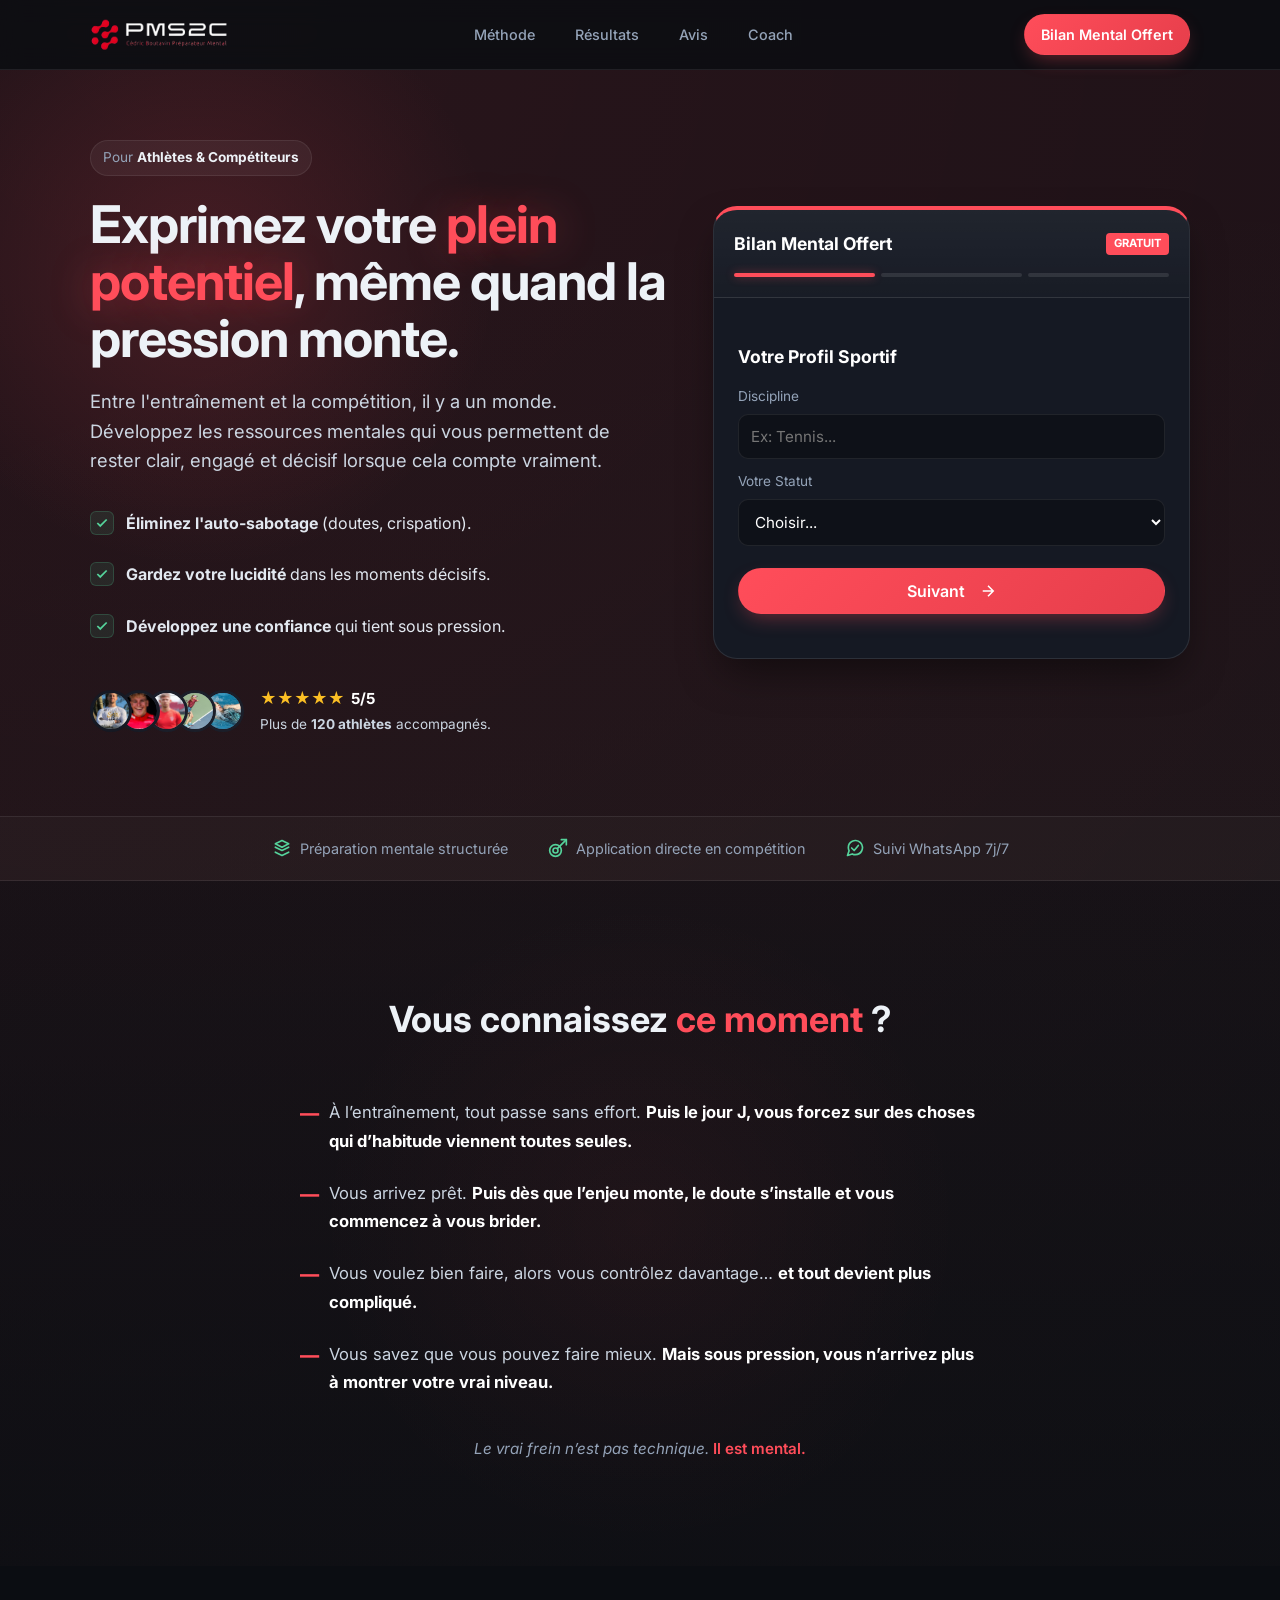
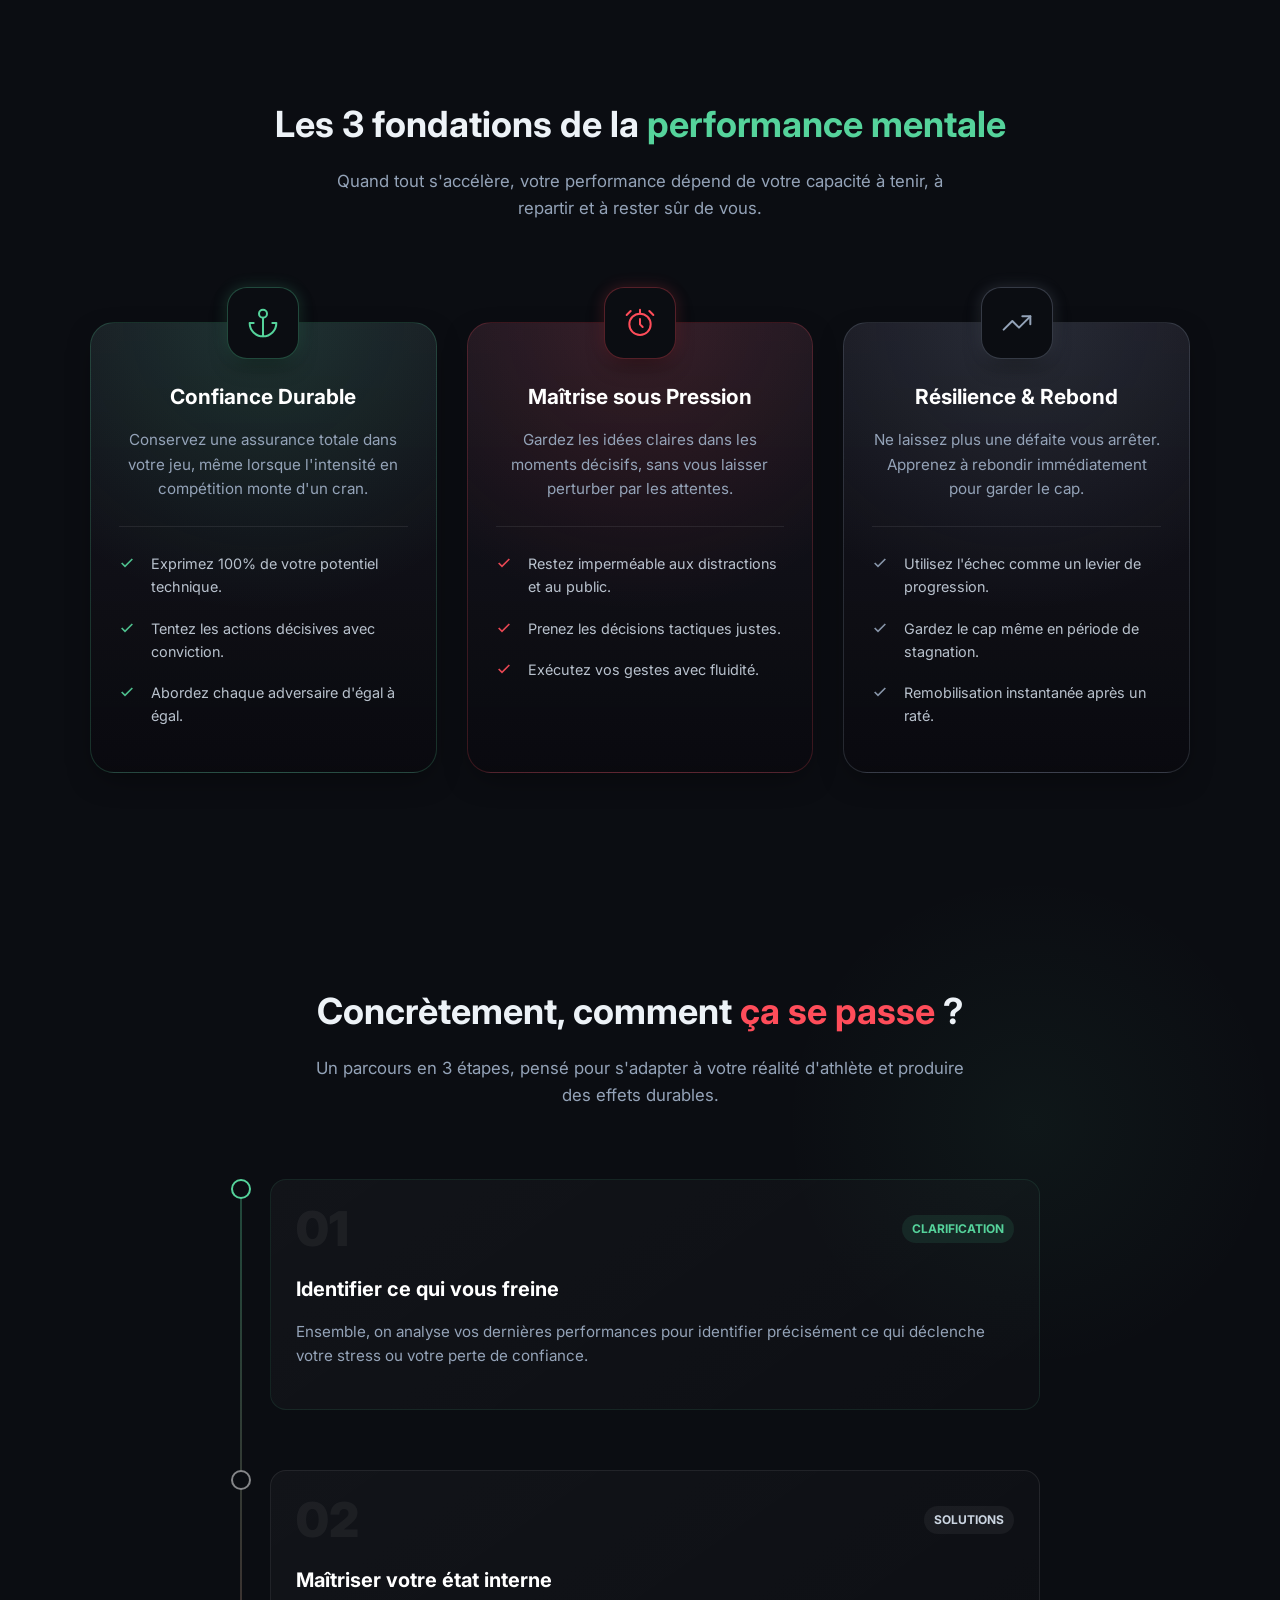
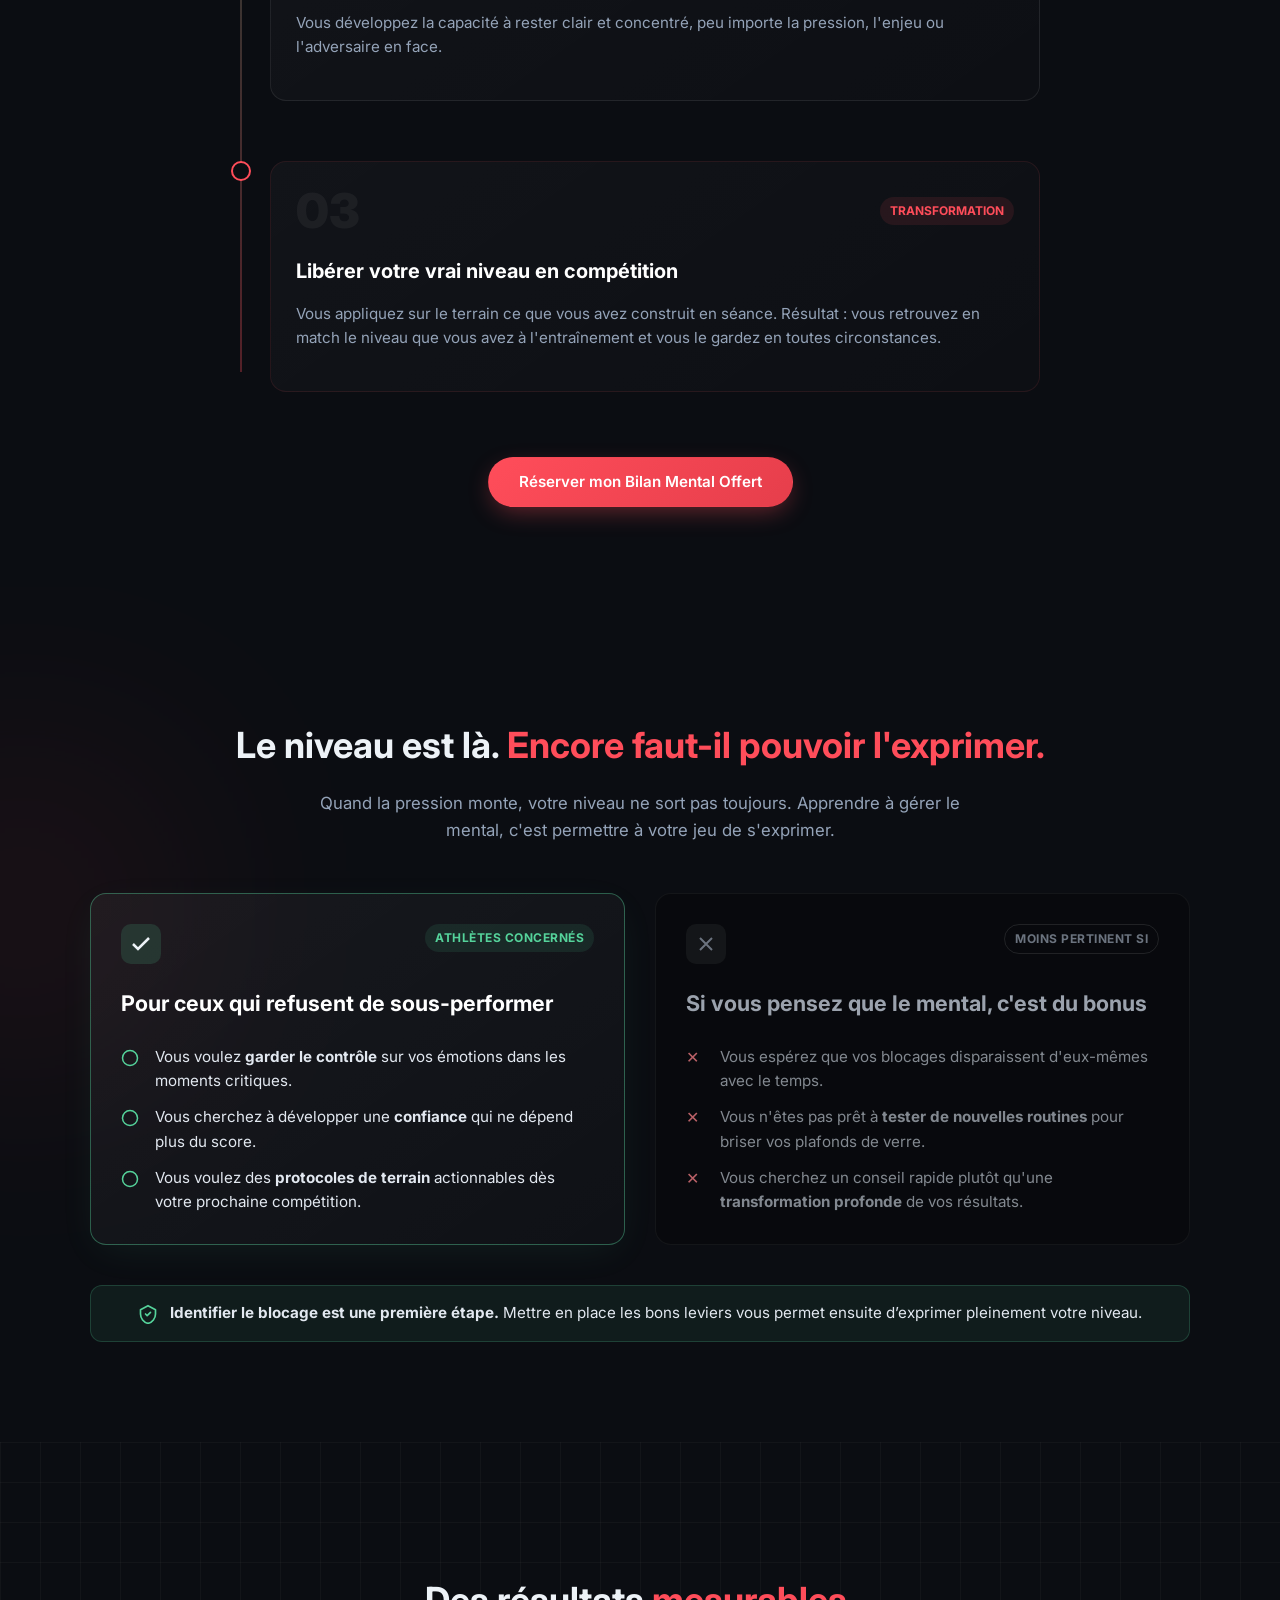
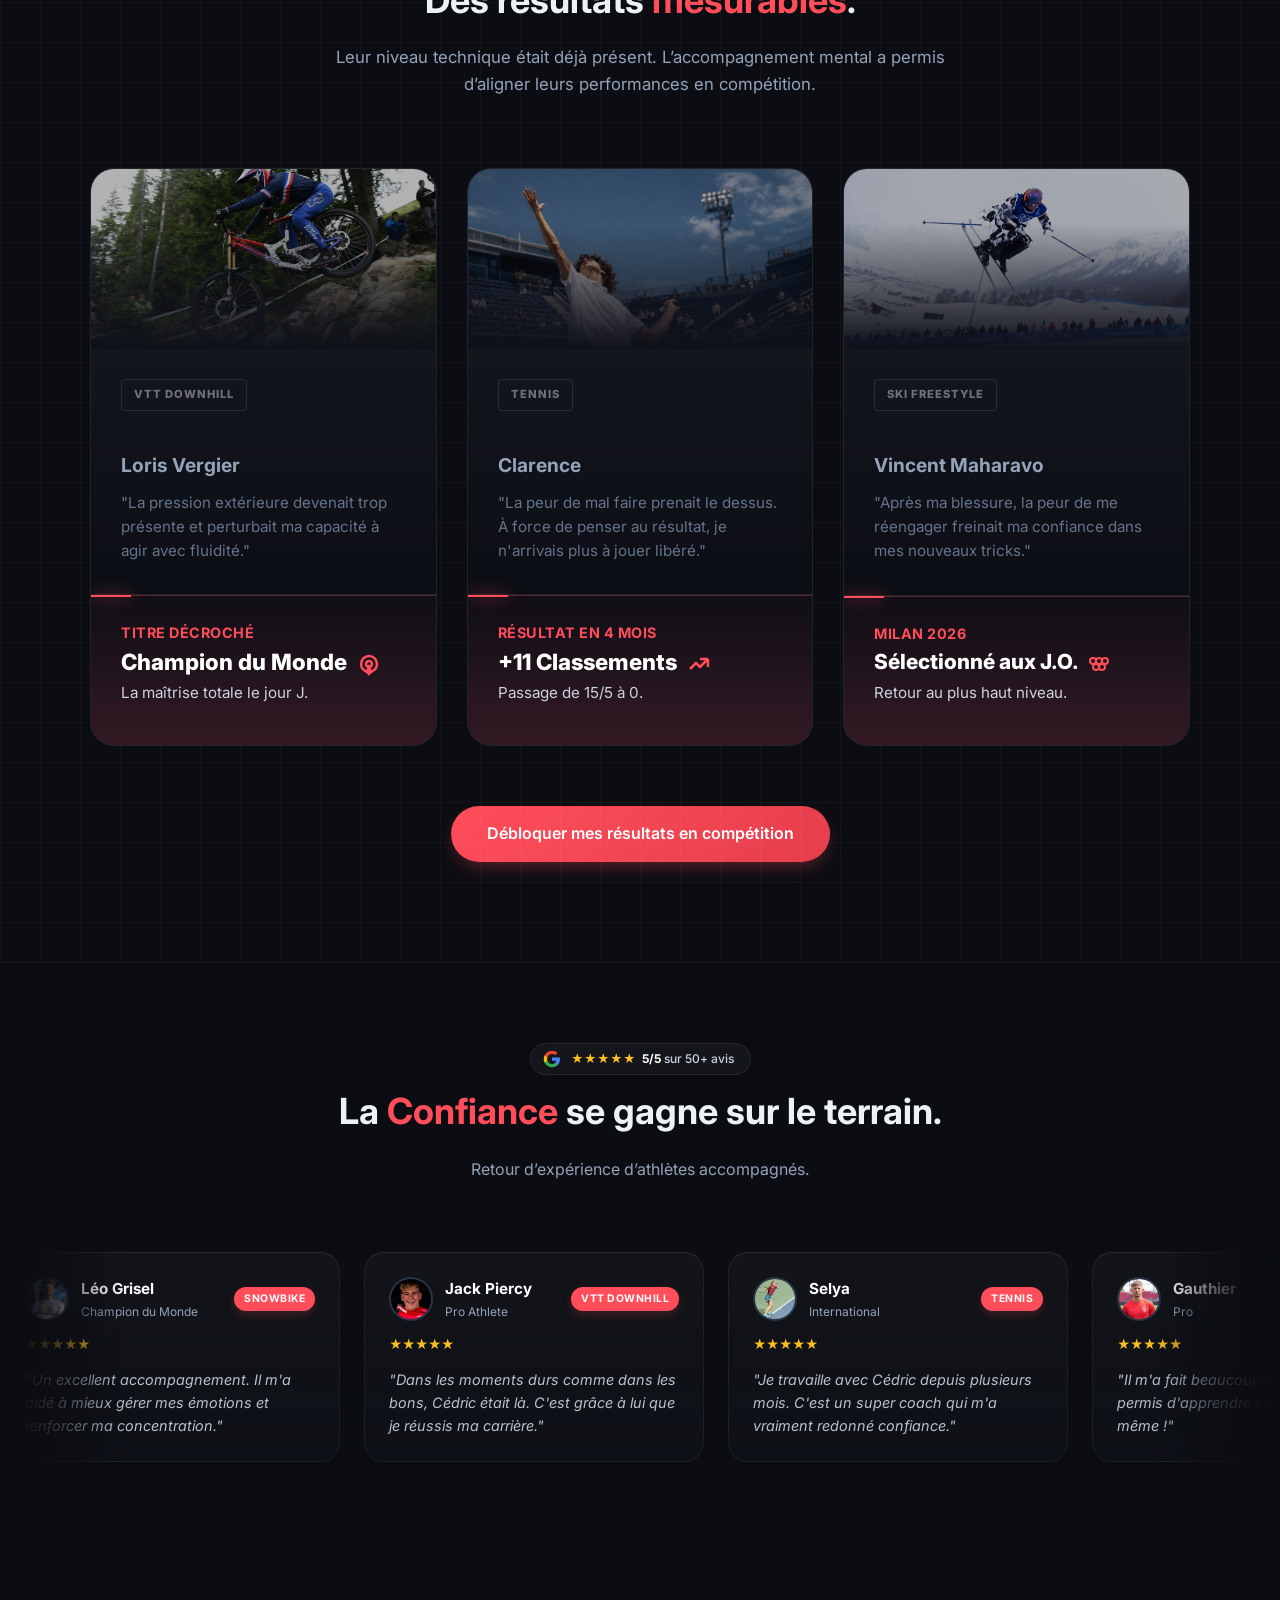
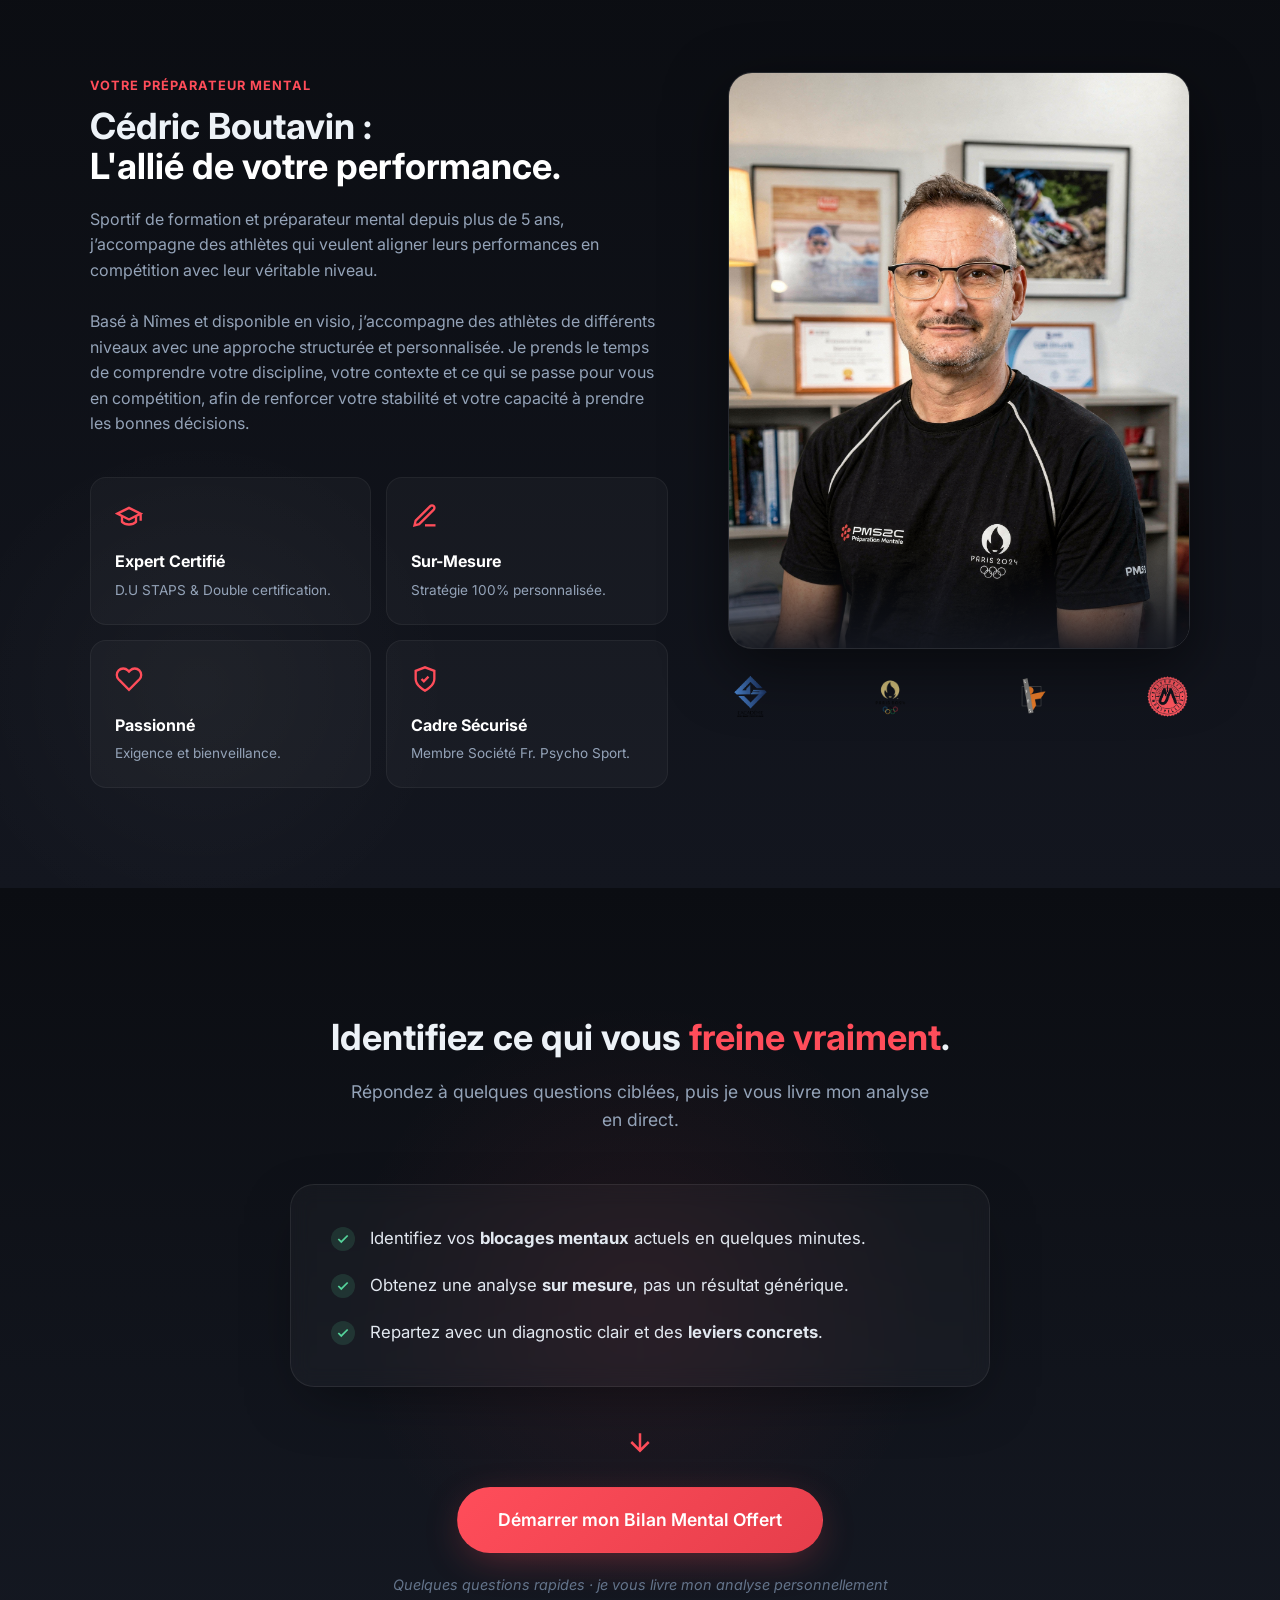
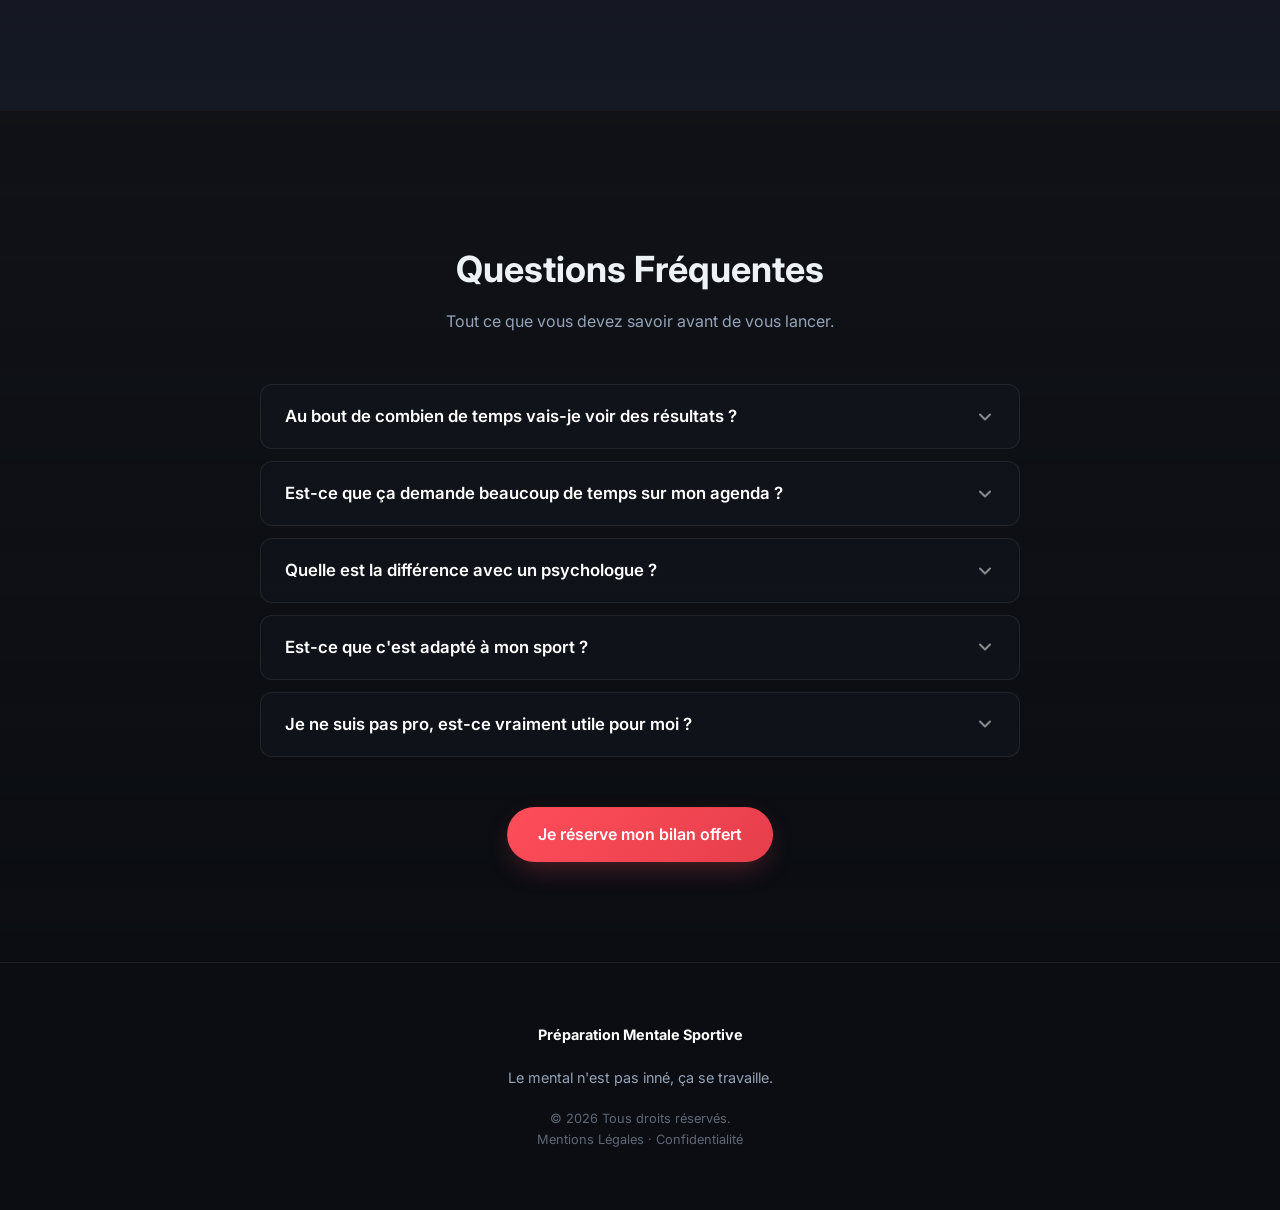
==== commit fc860bf4: "Update CTA section bullets, subtitle and mobile navigation logic" ====
--- a/athletes/index.html
+++ b/athletes/index.html
@@ -1378,13 +1378,13 @@
 
         <!-- CTA mobile (uniquement sur mobile, ouvre le formulaire en pop-up) -->
         <div class="hero-mobile-cta">
-          <button onclick="openFormModal()" class="btn btn-primary">
-            Obtenir mon Bilan Mental Offert
+          <a href="#contact" class="btn btn-primary" style="display:inline-flex; width: 100%;">
+            Réserver mon Bilan Mental Offert
             <svg width="18" height="18" fill="none" stroke="currentColor" stroke-width="2" viewBox="0 0 24 24"
               style="margin-left:6px">
               <path d="M5 12h14M12 5l7 7-7 7" />
             </svg>
-          </button>
+          </a>
           <div class="social-proof-inline">
             <div class="avatars-mini">
               <div><img src="../assets/images/athlete1.png" alt=""></div>
@@ -3835,13 +3835,13 @@
       }
     </style>
 
-    <div class="wrap" style="position: relative; z-index: 2; text-align: center;">
+    <div id="cta-target" class="wrap" style="position: relative; z-index: 2; text-align: center;">
 
       <h2 style="font-size: var(--h2); line-height: 1.1; margin-bottom: 20px;">
         Identifiez ce qui vous <span class="text-brand">freine vraiment</span>.
       </h2>
       <p style="color: var(--text-muted); font-size: 1.1rem; max-width: 600px; margin: 0 auto 50px; padding: 0 10px;">
-        Quelques questions pour que je cerne précisément ce qui bloque votre progression.
+        Répondez à quelques questions ciblées, puis je vous livre mon analyse en direct.
       </p>
 
       <!-- La Boîte de Valeur -->
@@ -3852,21 +3852,21 @@
                 stroke="currentColor" stroke-width="3">
                 <polyline points="20 6 9 17 4 12"></polyline>
               </svg></div>
-            <span>Identifiez les <b>blocages invisibles</b> qui sabotent vos matchs aujourd'hui.</span>
+            <span>Identifiez vos <b>blocages mentaux</b> actuels en quelques minutes.</span>
           </div>
           <div class="cta-check-item">
             <div class="cta-check-icon"><svg width="14" height="14" viewBox="0 0 24 24" fill="none"
                 stroke="currentColor" stroke-width="3">
                 <polyline points="20 6 9 17 4 12"></polyline>
               </svg></div>
-            <span>Clarifiez vos objectifs et ce que vous souhaitez <b>vraiment</b> changer.</span>
+            <span>Obtenez une analyse <b>sur mesure</b>, pas un résultat générique.</span>
           </div>
           <div class="cta-check-item">
             <div class="cta-check-icon"><svg width="14" height="14" viewBox="0 0 24 24" fill="none"
                 stroke="currentColor" stroke-width="3">
                 <polyline points="20 6 9 17 4 12"></polyline>
               </svg></div>
-            <span>Définissons ensemble les prochaines étapes pour progresser.</span>
+            <span>Repartez avec un diagnostic clair et des <b>leviers concrets</b>.</span>
           </div>
         </div>
       </div>
@@ -3884,7 +3884,7 @@
       </a>
 
       <p style="margin-top: 20px; font-size: 0.9rem; color: #64748b; font-style: italic;">
-        100% gratuit. Je reviens vers vous personnellement.
+        Quelques questions rapides · je vous livre mon analyse personnellement
       </p>
 
     </div>
@@ -4385,11 +4385,21 @@
       anchor.addEventListener("click", function (e) {
         e.preventDefault();
         var href = this.getAttribute("href");
+        
         // If mobile and link targets the form, open modal instead
         if (isMobile() && (href === "#contact" || this.classList.contains("js-open-modal"))) {
+          if (!this.closest('#cta-final')) {
+              var target = document.querySelector("#cta-target");
+              if (target) {
+                  var targetPosition = target.getBoundingClientRect().top + window.pageYOffset - headerHeight - 20;
+                  window.scrollTo({ top: targetPosition, behavior: "smooth" });
+                  return;
+              }
+          }
           openFormModal();
           return;
         }
+        
         var target = document.querySelector(href);
         if (target) {
           var targetPosition = target.getBoundingClientRect().top + window.pageYOffset - headerHeight - 20;
@@ -4401,22 +4411,35 @@
     // ─── STICKY BAR ───────────────────────────────────────────────────────────
     const stickyBar = document.getElementById("stickyCta");
     const heroSection = document.querySelector(".hero");
-
-    if (heroSection && stickyBar) {
+    const ctaFinalSection = document.querySelector("#cta-final");
+
+    if (stickyBar) {
       stickyBar.classList.add("hidden");
-      const heroObserver = new IntersectionObserver(
+      
+      const stickyObserver = new IntersectionObserver(
         function (entries) {
           entries.forEach(function (entry) {
             if (entry.isIntersecting) {
-              stickyBar.classList.add("hidden");
+              entry.target.dataset.isIntersecting = "true";
             } else {
-              stickyBar.classList.remove("hidden");
+              entry.target.dataset.isIntersecting = "false";
             }
           });
+          
+          let heroVisible = heroSection && heroSection.dataset.isIntersecting === "true";
+          let ctaFinalVisible = ctaFinalSection && ctaFinalSection.dataset.isIntersecting === "true";
+          
+          if (heroVisible || ctaFinalVisible) {
+            stickyBar.classList.add("hidden");
+          } else {
+            stickyBar.classList.remove("hidden");
+          }
         },
         { threshold: 0.05 }
       );
-      heroObserver.observe(heroSection);
+      
+      if (heroSection) stickyObserver.observe(heroSection);
+      if (ctaFinalSection) stickyObserver.observe(ctaFinalSection);
     }
   </script>
 
